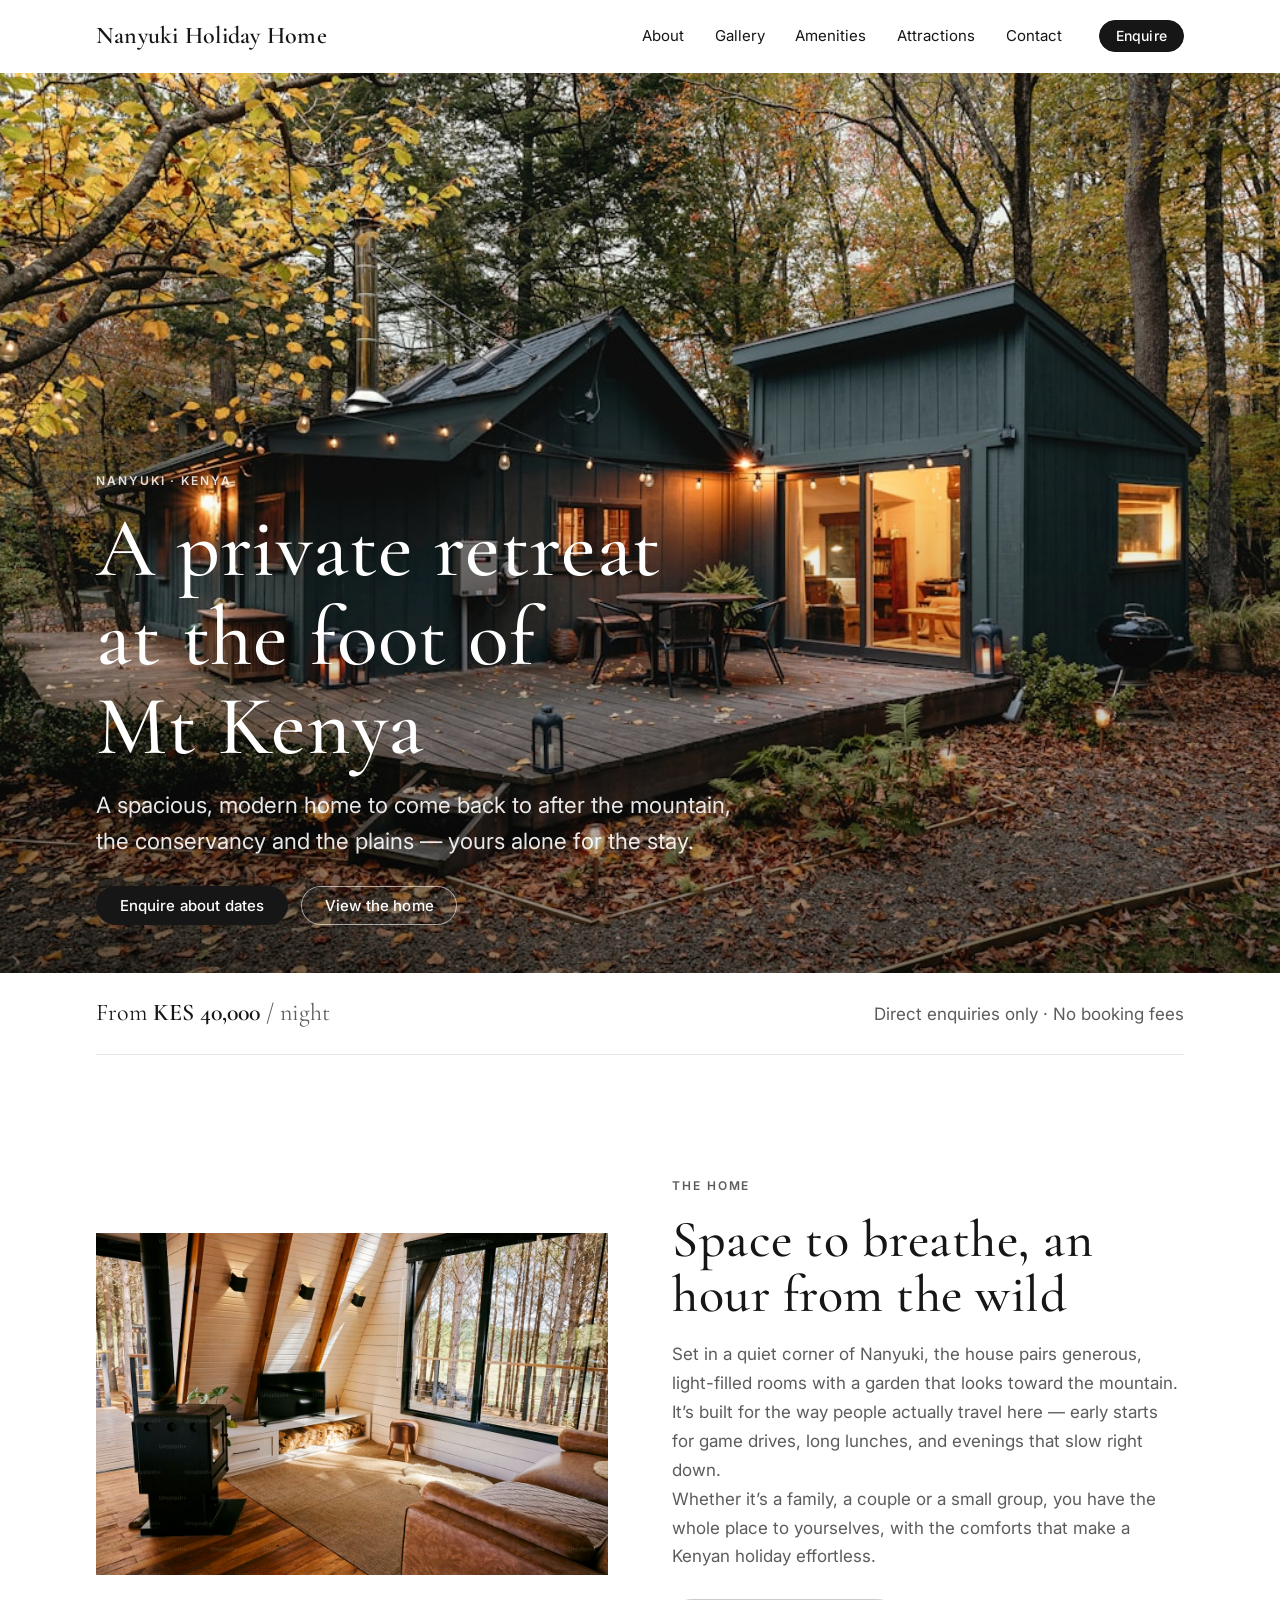
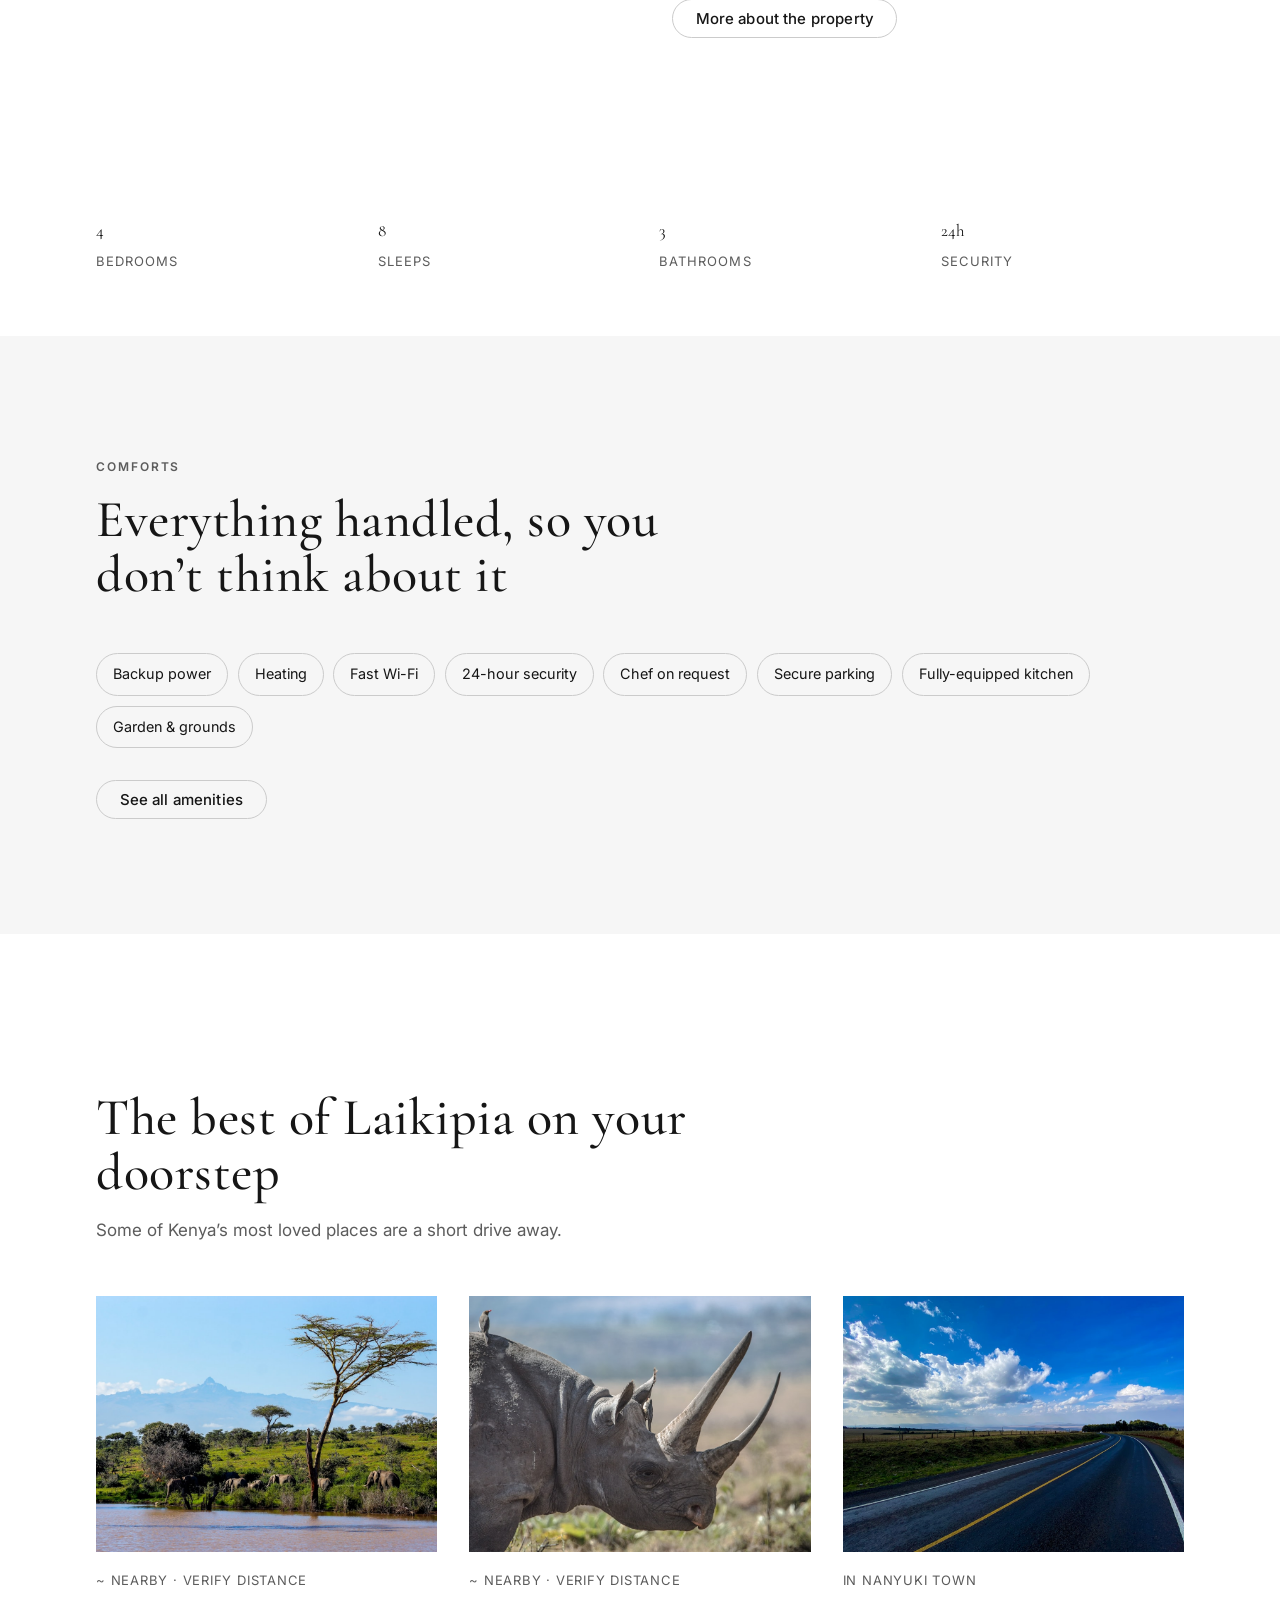
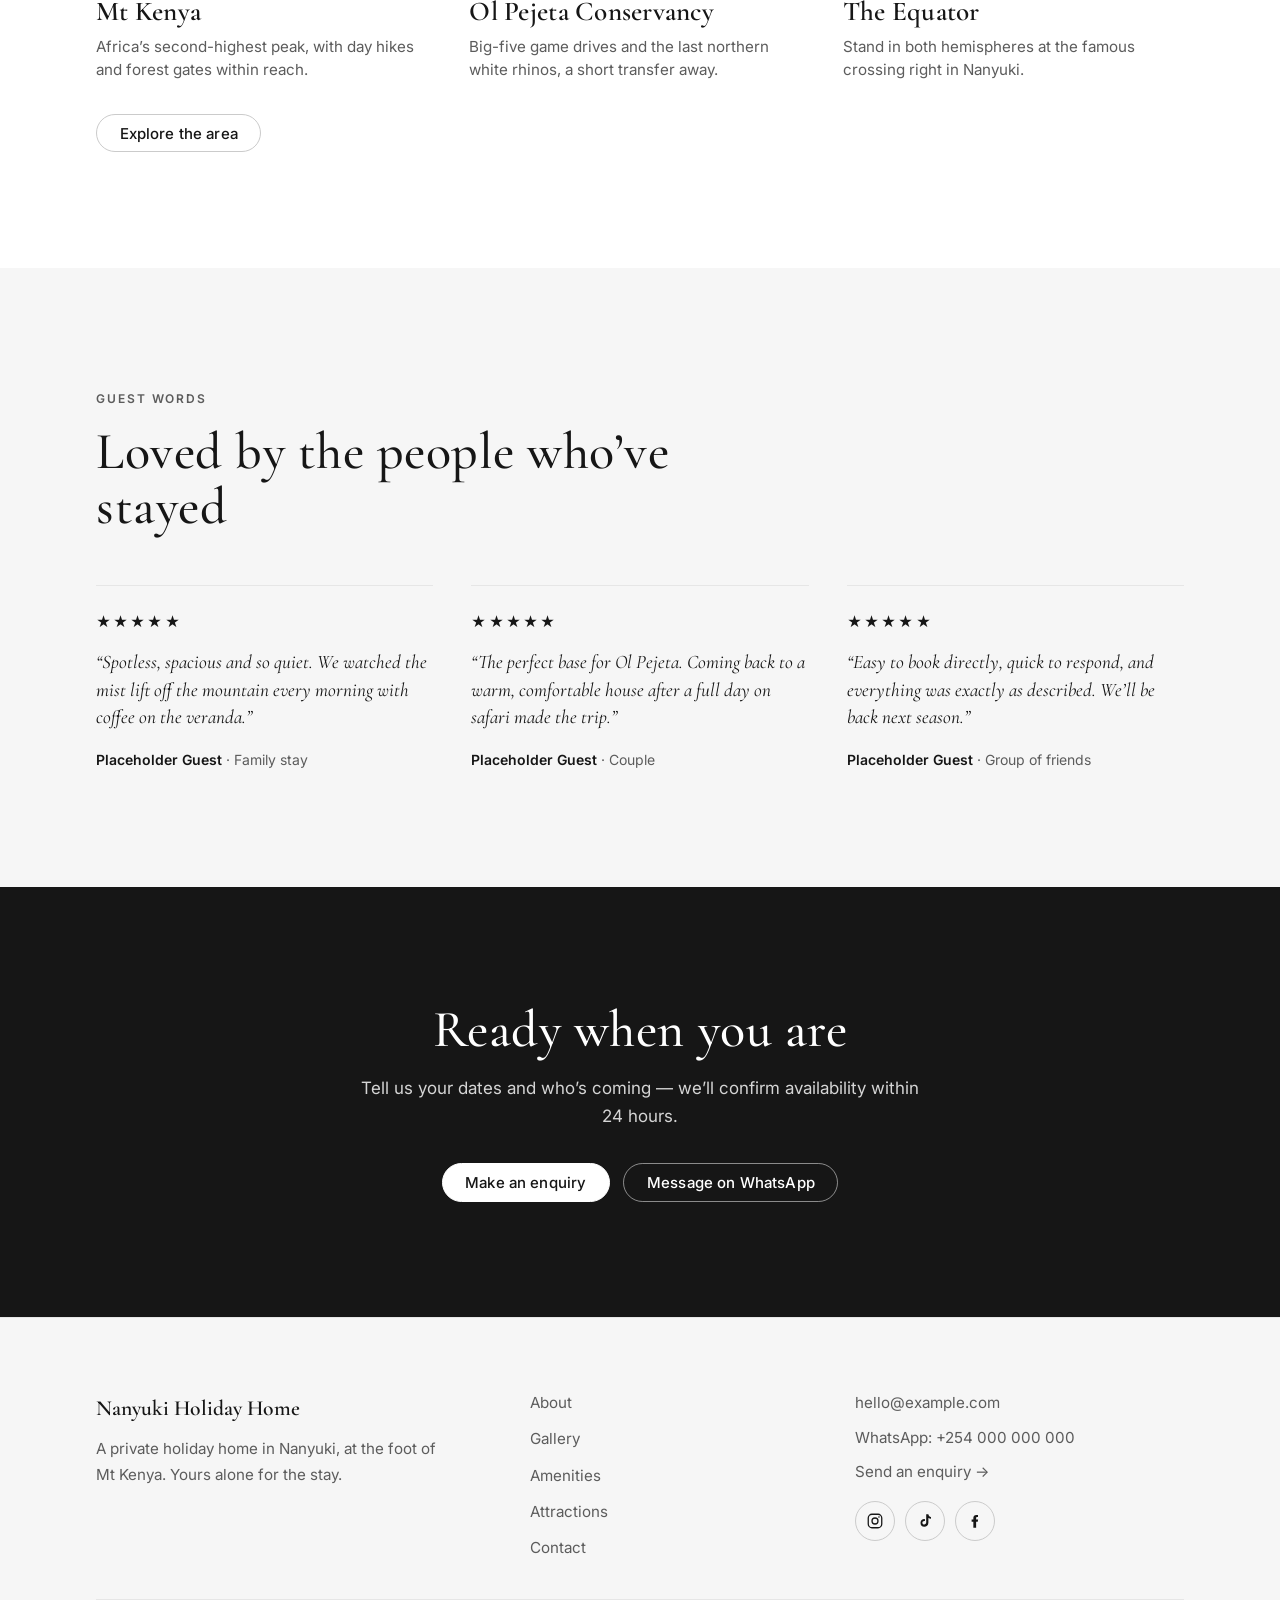
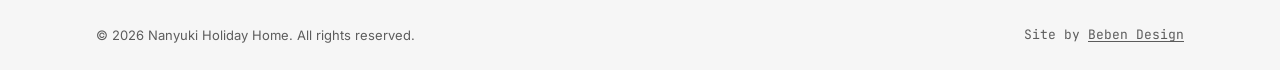
==== docs/index.html @ 2b05800f "Polish layout, fix mobile nav, add design credit, move site to docs/ - Standardize section width: .c" ====
<!doctype html>
<html lang="en">
<head>
  <meta charset="utf-8">
  <meta name="viewport" content="width=device-width, initial-scale=1">
  <title>Nanyuki Holiday Home — A private retreat at the foot of Mt Kenya</title>
  <meta name="description" content="A spacious private holiday home in Nanyuki, Kenya — minutes from Mt Kenya and Ol Pejeta. Enquire directly for stays. Backup power, fast internet, chef on request.">

  <!-- Swap REPLACE-WITH-DOMAIN for the live domain once it's set. og:image must be an absolute URL for WhatsApp / Facebook link previews. -->
  <link rel="canonical" href="https://REPLACE-WITH-DOMAIN/">
  <meta property="og:type" content="website">
  <meta property="og:site_name" content="Nanyuki Holiday Home">
  <meta property="og:title" content="Nanyuki Holiday Home — A private retreat at the foot of Mt Kenya">
  <meta property="og:description" content="A spacious private holiday home in Nanyuki, Kenya. Enquire directly for stays.">
  <meta property="og:url" content="https://REPLACE-WITH-DOMAIN/">
  <meta property="og:image" content="https://REPLACE-WITH-DOMAIN/assets/img/og-cover.jpg">
  <meta name="twitter:card" content="summary_large_image">

  <link rel="icon" href="assets/img/favicon.svg" type="image/svg+xml">
  <link rel="alternate icon" href="assets/img/favicon-32.png">
  <link rel="apple-touch-icon" href="assets/img/apple-touch-icon.png">
  <link rel="manifest" href="site.webmanifest">
  <meta name="theme-color" content="#ffffff">

  <link rel="preconnect" href="https://fonts.googleapis.com">
  <link rel="preconnect" href="https://fonts.gstatic.com" crossorigin>
  <link href="https://fonts.googleapis.com/css2?family=Cormorant+Garamond:ital,wght@0,400;0,500;0,600;1,500;1,600&family=Inter:wght@400;500;600&family=JetBrains+Mono:wght@400;500&display=swap" rel="stylesheet">
  <link rel="stylesheet" href="assets/css/styles.css">

  <!-- Structured data: helps Google Search + Maps. Replace phone/address once confirmed. -->
  <script type="application/ld+json">
  {
    "@context": "https://schema.org",
    "@type": "LodgingBusiness",
    "name": "Nanyuki Holiday Home",
    "description": "A private holiday home in Nanyuki, Kenya, at the foot of Mt Kenya.",
    "url": "https://REPLACE-WITH-DOMAIN/",
    "image": "https://REPLACE-WITH-DOMAIN/assets/img/og-cover.jpg",
    "telephone": "+254-000-000-000",
    "priceRange": "From KES 40,000 / night",
    "address": {
      "@type": "PostalAddress",
      "addressLocality": "Nanyuki",
      "addressRegion": "Laikipia",
      "addressCountry": "KE"
    },
    "geo": { "@type": "GeoCoordinates", "latitude": -0.0559771, "longitude": 37.0223397 },
    "amenityFeature": [
      { "@type": "LocationFeatureSpecification", "name": "Backup power", "value": true },
      { "@type": "LocationFeatureSpecification", "name": "Heating", "value": true },
      { "@type": "LocationFeatureSpecification", "name": "Fast internet", "value": true },
      { "@type": "LocationFeatureSpecification", "name": "24-hour security", "value": true },
      { "@type": "LocationFeatureSpecification", "name": "Chef on request", "value": true }
    ]
  }
  </script>
</head>
<body>
  <a class="skip-link" href="#main">Skip to content</a>

  <header class="site-header" id="siteHeader">
    <div class="container header-inner">
      <a class="brand" href="index.html">Nanyuki Holiday Home</a>
      <nav class="nav" id="primaryNav" aria-label="Primary">
        <a href="about.html">About</a>
        <a href="gallery.html">Gallery</a>
        <a href="amenities.html">Amenities</a>
        <a href="attractions.html">Attractions</a>
        <a href="contact.html">Contact</a>
        <a class="btn btn--primary btn--sm nav-cta" href="contact.html#enquire">Enquire</a>
      </nav>
      <button class="hamburger" id="navToggle" aria-label="Open menu" aria-expanded="false" aria-controls="primaryNav">
        <span></span><span></span><span></span>
      </button>
    </div>
  </header>

  <main id="main">

    <!-- HERO -->
    <section class="hero">
      <div class="hero-media">
        <img src="assets/img/exterior-dusk.jpg" alt="The exterior of Nanyuki Holiday Home at dusk">
        <div class="hero-copy">
          <div class="container">
            <span class="eyebrow">Nanyuki · Kenya</span>
            <h1>A private retreat at the foot of Mt&nbsp;Kenya</h1>
            <p class="lead">A spacious, modern home to come back to after the mountain, the conservancy and the plains — yours alone for the stay.</p>
            <div class="btn-row">
              <a class="btn btn--primary" href="contact.html#enquire">Enquire about dates</a>
              <a class="btn btn--ghost" href="gallery.html">View the home</a>
            </div>
          </div>
        </div>
      </div>
      <div class="container">
        <div class="rate-strip">
          <p class="rate">From <b>KES 40,000</b> <span class="muted">/ night</span></p>
          <p class="muted">Direct enquiries only · No booking fees</p>
        </div>
      </div>
    </section>

    <!-- INTRO / ABOUT TEASER -->
    <section class="section">
      <div class="container">
        <div class="split">
          <div class="split-media reveal">
            <img src="assets/img/tv place.avif" alt="The open-plan living area at Nanyuki Holiday Home">
          </div>
          <div class="split-copy">
            <span class="eyebrow reveal">The home</span>
            <h2 class="reveal">Space to breathe, an hour from the wild</h2>
            <p class="reveal muted">Set in a quiet corner of Nanyuki, the house pairs generous, light-filled rooms with a garden that looks toward the mountain. It’s built for the way people actually travel here — early starts for game drives, long lunches, and evenings that slow right down.</p>
            <p class="reveal muted">Whether it’s a family, a couple or a small group, you have the whole place to yourselves, with the comforts that make a Kenyan holiday effortless.</p>
            <div class="btn-row reveal">
              <a class="btn btn--ghost" href="about.html">More about the property</a>
            </div>
          </div>
        </div>
      </div>
    </section>

    <!-- FACTS -->
    <section class="section--tight">
      <div class="container">
        <div class="facts" data-stagger>
          <!-- Placeholder figures — confirm exact counts with the owner -->
          <div class="fact reveal"><div class="n">4</div><div class="k">Bedrooms</div></div>
          <div class="fact reveal"><div class="n">8</div><div class="k">Sleeps</div></div>
          <div class="fact reveal"><div class="n">3</div><div class="k">Bathrooms</div></div>
          <div class="fact reveal"><div class="n">24h</div><div class="k">Security</div></div>
        </div>
      </div>
    </section>

    <!-- AMENITIES TEASER -->
    <section class="section section--soft">
      <div class="container">
        <div class="section-head">
          <span class="eyebrow reveal">Comforts</span>
          <h2 class="reveal">Everything handled, so you don’t think about it</h2>
        </div>
        <div class="chips reveal" data-stagger>
          <span class="chip reveal">Backup power</span>
          <span class="chip reveal">Heating</span>
          <span class="chip reveal">Fast Wi-Fi</span>
          <span class="chip reveal">24-hour security</span>
          <span class="chip reveal">Chef on request</span>
          <span class="chip reveal">Secure parking</span>
          <span class="chip reveal">Fully-equipped kitchen</span>
          <span class="chip reveal">Garden &amp; grounds</span>
        </div>
        <div class="btn-row reveal" style="margin-top:2rem;">
          <a class="btn btn--ghost" href="amenities.html">See all amenities</a>
        </div>
      </div>
    </section>

    <!-- ATTRACTIONS TEASER -->
    <section class="section">
      <div class="container">
        <div class="section-head">
          <span class="eyebrow reveal">Nearby</span>
          <h2 class="reveal">The best of Laikipia on your doorstep</h2>
          <p class="reveal muted">Some of Kenya’s most loved places are a short drive away.</p>
        </div>
        <div class="card-grid" data-stagger>
          <article class="card reveal">
            <div class="card-media"><img src="assets/img/attr-mtkenya.jpg" alt="Mt Kenya"></div>
            <div class="card-body">
              <p class="meta">~ Nearby · verify distance</p>
              <h3>Mt Kenya</h3>
              <p>Africa’s second-highest peak, with day hikes and forest gates within reach.</p>
            </div>
          </article>
          <article class="card reveal">
            <div class="card-media"><img src="assets/img/attr-olpejeta.jpg" alt="Ol Pejeta Conservancy"></div>
            <div class="card-body">
              <p class="meta">~ Nearby · verify distance</p>
              <h3>Ol Pejeta Conservancy</h3>
              <p>Big-five game drives and the last northern white rhinos, a short transfer away.</p>
            </div>
          </article>
          <article class="card reveal">
            <div class="card-media"><img src="assets/img/attr-equator.jpg" alt="The Equator crossing at Nanyuki"></div>
            <div class="card-body">
              <p class="meta">In Nanyuki town</p>
              <h3>The Equator</h3>
              <p>Stand in both hemispheres at the famous crossing right in Nanyuki.</p>
            </div>
          </article>
        </div>
        <div class="btn-row reveal" style="margin-top:2rem;">
          <a class="btn btn--ghost" href="attractions.html">Explore the area</a>
        </div>
      </div>
    </section>

    <!-- REVIEWS -->
    <section class="section section--soft">
      <div class="container">
        <div class="section-head">
          <span class="eyebrow reveal">Guest words</span>
          <h2 class="reveal">Loved by the people who’ve stayed</h2>
        </div>
        <!-- Placeholder testimonials — replace with real, attributed guest reviews from Airbnb -->
        <div class="reviews" data-stagger>
          <blockquote class="review reveal">
            <div class="stars" aria-label="5 out of 5 stars">★★★★★</div>
            <p>“Spotless, spacious and so quiet. We watched the mist lift off the mountain every morning with coffee on the veranda.”</p>
            <div class="who"><b>Placeholder Guest</b> · Family stay</div>
          </blockquote>
          <blockquote class="review reveal">
            <div class="stars" aria-label="5 out of 5 stars">★★★★★</div>
            <p>“The perfect base for Ol Pejeta. Coming back to a warm, comfortable house after a full day on safari made the trip.”</p>
            <div class="who"><b>Placeholder Guest</b> · Couple</div>
          </blockquote>
          <blockquote class="review reveal">
            <div class="stars" aria-label="5 out of 5 stars">★★★★★</div>
            <p>“Easy to book directly, quick to respond, and everything was exactly as described. We’ll be back next season.”</p>
            <div class="who"><b>Placeholder Guest</b> · Group of friends</div>
          </blockquote>
        </div>
      </div>
    </section>

    <!-- CTA BAND -->
    <section class="section cta-band">
      <div class="container">
        <h2 class="reveal">Ready when you are</h2>
        <p class="reveal">Tell us your dates and who’s coming — we’ll confirm availability within 24 hours.</p>
        <div class="btn-row reveal">
          <a class="btn btn--primary" href="contact.html#enquire">Make an enquiry</a>
          <!-- Replace 000000000000 with the WhatsApp number in full international format, no + or spaces -->
          <a class="btn btn--ghost" href="https://wa.me/000000000000?text=Hi%2C%20I%27d%20like%20to%20enquire%20about%20a%20stay%20at%20Nanyuki%20Holiday%20Home" target="_blank" rel="noopener">Message on WhatsApp</a>
        </div>
      </div>
    </section>

  </main>

  <footer class="site-footer">
    <div class="container footer-grid">
      <div class="footer-brand">
        <p class="footer-logo">Nanyuki Holiday Home</p>
        <p class="muted">A private holiday home in Nanyuki, at the foot of Mt Kenya. Yours alone for the stay.</p>
      </div>
      <nav class="footer-nav" aria-label="Footer">
        <a href="about.html">About</a>
        <a href="gallery.html">Gallery</a>
        <a href="amenities.html">Amenities</a>
        <a href="attractions.html">Attractions</a>
        <a href="contact.html">Contact</a>
      </nav>
      <div class="footer-contact">
        <!-- Placeholders -->
        <a href="mailto:hello@example.com">hello@example.com</a>
        <a href="https://wa.me/000000000000" target="_blank" rel="noopener">WhatsApp: +254 000 000 000</a>
        <a href="contact.html#enquire">Send an enquiry →</a>
        <div class="socials">
          <a href="#" aria-label="Instagram" target="_blank" rel="noopener">
            <svg viewBox="0 0 24 24" fill="none" stroke="currentColor" stroke-width="1.7"><rect x="3" y="3" width="18" height="18" rx="5"/><circle cx="12" cy="12" r="4"/><circle cx="17.3" cy="6.7" r="1.1" fill="currentColor" stroke="none"/></svg>
          </a>
          <a href="#" aria-label="TikTok" target="_blank" rel="noopener">
            <svg viewBox="0 0 24 24" fill="currentColor"><path d="M16.5 3c.3 1.9 1.4 3.4 3.5 3.6v2.4c-1.2 0-2.4-.4-3.5-1.1v6.3c0 3.2-2.6 5.3-5.4 5.3A5.3 5.3 0 0 1 6 14.2c.1-2.7 2.3-4.8 5-4.8.3 0 .6 0 .9.1v2.6c-.3-.1-.6-.2-.9-.2-1.4 0-2.5 1-2.5 2.4 0 1.4 1.1 2.4 2.5 2.4 1.5 0 2.6-1.1 2.6-2.9V3h2.9z"/></svg>
          </a>
          <a href="#" aria-label="Facebook" target="_blank" rel="noopener">
            <svg viewBox="0 0 24 24" fill="currentColor"><path d="M13.5 21v-8h2.2l.4-3H13.5V8.1c0-.9.3-1.5 1.6-1.5H16V4a20 20 0 0 0-2.3-.1c-2.3 0-3.9 1.4-3.9 4v2H7.5v3h2.3v8h3.7z"/></svg>
          </a>
        </div>
      </div>
    </div>
    <div class="container footer-base">
      <p>© <span id="year">2026</span> Nanyuki Holiday Home. All rights reserved.</p>
      <p class="credit">Site by <a href="https://beben.design" target="_blank" rel="noopener">Beben Design</a></p>
    </div>
  </footer>

  <script src="assets/js/main.js" defer></script>
</body>
</html>
---- docs/assets/css/styles.css ----
/* =========================================================================
   Nanyuki Holiday Home — styles.css
   Minimalist editorial system. White bg, black ink, grey secondary.
   Display: Cormorant Garamond · Body/UI: Inter.
   ========================================================================= */

/* ---- Design tokens ---------------------------------------------------- */
:root {
  --bg:          #ffffff;
  --bg-soft:     #f6f6f6;   /* footer, form fields, subtle blocks */
  --ink:         #161616;   /* near-black, reads as black         */
  --ink-hover:   #000000;
  --muted:       #5c5c5c;   /* secondary text — AA safe on white  */
  --line:        #e6e6e6;   /* hairline dividers                  */
  --line-strong: #cbcbcb;   /* pill / input borders               */

  --font-display: "Cormorant Garamond", Georgia, "Times New Roman", serif;
  --font-body:    "Inter", -apple-system, BlinkMacSystemFont, "Segoe UI", Roboto, sans-serif;
  --font-mono:    "JetBrains Mono", ui-monospace, "Cascadia Mono", Consolas, monospace;

  --container-w: 85vw;
  --pad: clamp(1.25rem, 5vw, 3.5rem);
  --section-y: clamp(4rem, 9vw, 7.5rem);
  --gap: clamp(1.5rem, 3vw, 2.5rem);

  --radius-pill: 999px;
  --radius-sm: 8px;

  --header-h: 72px;

  --ease: cubic-bezier(0.22, 1, 0.36, 1);
}

/* ---- Reset / base ----------------------------------------------------- */
*, *::before, *::after { box-sizing: border-box; }
* { margin: 0; }

html {
  scroll-behavior: smooth;
  scroll-padding-top: calc(var(--header-h) + 12px);
  -webkit-text-size-adjust: 100%;
}

body {
  font-family: var(--font-body);
  font-size: clamp(1rem, 0.97rem + 0.15vw, 1.0625rem);
  line-height: 1.7;
  color: var(--ink);
  background: var(--bg);
  -webkit-font-smoothing: antialiased;
  text-rendering: optimizeLegibility;
}

img, svg, iframe { display: block; max-width: 100%; }
img { height: auto; }
a { color: inherit; text-decoration: none; }
button { font: inherit; cursor: pointer; }

/* ---- Typography ------------------------------------------------------- */
h1, h2, h3, .display {
  font-family: var(--font-display);
  font-weight: 500;
  line-height: 1.06;
  letter-spacing: 0.01em;
  color: var(--ink);
}
h1 { font-size: clamp(2.75rem, 1.6rem + 5.6vw, 5.25rem); }
h2 { font-size: clamp(2rem, 1.35rem + 2.9vw, 3.25rem); }
h3 { font-size: clamp(1.35rem, 1.15rem + 0.9vw, 1.7rem); font-weight: 600; }

p { color: var(--ink); }
p.lead {
  font-size: clamp(1.1rem, 1.02rem + 0.5vw, 1.4rem);
  color: var(--muted);
  line-height: 1.6;
  max-width: 60ch;
}
.muted { color: var(--muted); }

.eyebrow {
  font-family: var(--font-body);
  font-size: 0.75rem;
  font-weight: 600;
  letter-spacing: 0.16em;
  text-transform: uppercase;
  color: var(--muted);
  display: inline-block;
}

.quote {
  font-family: var(--font-display);
  font-style: italic;
  font-weight: 500;
  font-size: clamp(1.5rem, 1.2rem + 1.4vw, 2.25rem);
  line-height: 1.35;
  color: var(--ink);
}

/* ---- Layout primitives ------------------------------------------------ */
.container { width: var(--container-w); margin-inline: auto; }

.section { padding-block: var(--section-y); }
.section--soft { background: var(--bg-soft); }
.section--tight { padding-block: clamp(2.5rem, 5vw, 4rem); }

.section-head { max-width: 62ch; margin-bottom: clamp(2rem, 4vw, 3.25rem); }
.section-head .eyebrow { margin-bottom: 0.9rem; }
.section-head h2 + p { margin-top: 1rem; }

.divider { height: 1px; background: var(--line); border: 0; }

.stack > * + * { margin-top: 1.1rem; }

/* ---- Buttons (pill, thin border) ------------------------------------- */
.btn {
  --btn-bg: transparent;
  --btn-fg: var(--ink);
  --btn-bd: var(--line-strong);
  display: inline-flex;
  align-items: center;
  justify-content: center;
  gap: 0.5em;
  padding: 0.72em 1.5em;
  font-family: var(--font-body);
  font-size: 0.9375rem;
  font-weight: 500;
  line-height: 1;
  letter-spacing: 0.01em;
  color: var(--btn-fg);
  background: var(--btn-bg);
  border: 1px solid var(--btn-bd);
  border-radius: var(--radius-pill);
  transition: background .3s var(--ease), color .3s var(--ease),
              border-color .3s var(--ease), transform .3s var(--ease);
  white-space: nowrap;
}
.btn:hover { transform: translateY(-1px); }
.btn--primary { --btn-bg: var(--ink); --btn-fg: #fff; --btn-bd: var(--ink); }
.btn--primary:hover { --btn-bg: var(--ink-hover); --btn-bd: var(--ink-hover); }
.btn--ghost:hover { --btn-bg: var(--ink); --btn-fg: #fff; --btn-bd: var(--ink); }
.btn--wa { --btn-bd: var(--line-strong); }
.btn--wa:hover { --btn-bg: var(--ink); --btn-fg: #fff; --btn-bd: var(--ink); }
.btn--sm { padding: 0.55em 1.15em; font-size: 0.875rem; }

.btn-row { display: flex; flex-wrap: wrap; gap: 0.85rem; align-items: center; }

/* focus visibility (a11y floor) */
:where(a, button, input, select, textarea, summary):focus-visible {
  outline: 2px solid var(--ink);
  outline-offset: 3px;
  border-radius: 4px;
}

.skip-link {
  position: absolute; left: 12px; top: -60px;
  background: var(--ink); color: #fff;
  padding: 0.6rem 1rem; border-radius: var(--radius-sm);
  z-index: 200; transition: top .2s ease;
}
.skip-link:focus { top: 12px; }

/* ---- Header ----------------------------------------------------------- */
.site-header {
  position: sticky; top: 0; z-index: 100;
  border-bottom: 1px solid transparent;
  transition: border-color .3s ease, box-shadow .3s ease;
}
/* Frosted-glass layer lives on a pseudo-element: backdrop-filter on the
   header itself would become the containing block for the fixed-position
   mobile nav overlay, trapping it inside the header bar. */
.site-header::before {
  content: ""; position: absolute; inset: 0; z-index: -1;
  background: rgba(255,255,255,0.86);
  backdrop-filter: saturate(150%) blur(8px);
}
.site-header.is-scrolled {
  border-bottom-color: var(--line);
  box-shadow: 0 1px 20px rgba(0,0,0,0.03);
}
.header-inner {
  display: flex; align-items: center; justify-content: space-between;
  min-height: var(--header-h);
}
.brand {
  font-family: var(--font-display);
  font-size: 1.5rem;
  font-weight: 600;
  letter-spacing: 0.01em;
  color: var(--ink);
  white-space: nowrap;
}
.nav { display: flex; align-items: center; gap: clamp(1rem, 2.4vw, 2.2rem); }
.nav > a:not(.btn) {
  font-size: 0.9375rem;
  color: var(--ink);
  padding: 0.35rem 0;
  position: relative;
  transition: color .2s ease;
}
.nav > a:not(.btn)::after {
  content: ""; position: absolute; left: 0; right: 100%; bottom: -2px;
  height: 1px; background: var(--ink); transition: right .28s var(--ease);
}
.nav > a:not(.btn):hover::after,
.nav > a[aria-current="page"]::after { right: 0; }
.nav > a[aria-current="page"] { color: var(--ink); }
.nav .nav-cta { margin-left: 0.4rem; }

/* Hamburger */
.hamburger {
  display: none;
  width: 44px; height: 44px;
  border: 0; background: transparent;
  padding: 10px; position: relative; z-index: 120;
}
.hamburger span {
  display: block; height: 1.5px; width: 100%; background: var(--ink);
  border-radius: 2px; transition: transform .32s var(--ease), opacity .2s ease;
}
.hamburger span + span { margin-top: 6px; }
.hamburger[aria-expanded="true"] span:nth-child(1) { transform: translateY(7.5px) rotate(45deg); }
.hamburger[aria-expanded="true"] span:nth-child(2) { opacity: 0; }
.hamburger[aria-expanded="true"] span:nth-child(3) { transform: translateY(-7.5px) rotate(-45deg); }

/* ---- Hero ------------------------------------------------------------- */
.hero { position: relative; }
.hero-media {
  position: relative;
  width: 100vw;
  height: 100vh;
  height: 100svh;
  overflow: hidden;
  background: var(--bg-soft);
}
.hero-media img { width: 100%; height: 100%; object-fit: cover; }
.hero-media::after {
  content: ""; position: absolute; inset: 0;
  background: linear-gradient(180deg, rgba(0,0,0,0) 45%, rgba(0,0,0,0.42) 100%);
}
.hero-copy {
  position: absolute; inset-inline: 0; bottom: 0; z-index: 2;
  padding-block: clamp(1.75rem, 4vw, 3rem);
  color: #fff;
}
.hero-copy .eyebrow { color: rgba(255,255,255,0.85); }
.hero-copy h1 { color: #fff; max-width: 16ch; margin-top: 0.6rem; }
.hero-copy .lead { color: rgba(255,255,255,0.9); margin-top: 1rem; max-width: 46ch; }
.hero-copy .btn-row { margin-top: 1.75rem; }
.hero-copy .btn--ghost { --btn-fg: #fff; --btn-bd: rgba(255,255,255,0.6); }
.hero-copy .btn--ghost:hover { --btn-bg: #fff; --btn-fg: var(--ink); --btn-bd: #fff; }

/* rate ribbon under hero */
.rate-strip {
  display: flex; flex-wrap: wrap; gap: 0.5rem 2rem;
  align-items: baseline; justify-content: space-between;
  padding-block: 1.25rem;
  border-bottom: 1px solid var(--line);
}
.rate-strip .rate { font-family: var(--font-display); font-size: 1.5rem; color: var(--ink); }
.rate-strip .rate b { font-weight: 600; }

/* ---- Split (image + text) -------------------------------------------- */
.split {
  display: grid; grid-template-columns: 1fr 1fr; gap: clamp(2rem, 5vw, 4.5rem);
  align-items: center;
}
.split--reverse .split-media { order: 2; }
.split-media img { width: 100%; object-fit: cover; }
.split-copy .eyebrow { margin-bottom: 1rem; }
.split-copy h2 + p { margin-top: 1.1rem; }
.split-copy .btn-row { margin-top: 1.75rem; }

/* ---- Feature / stat row ---------------------------------------------- */
.facts { display: grid; grid-template-columns: repeat(4, 1fr); gap: var(--gap); }
.fact .n { font-family: var(--font-display); font-size: clamp(2rem,1.4rem+2vw,2.9rem); color: var(--ink); }
.fact .k { font-size: 0.8125rem; letter-spacing: 0.08em; text-transform: uppercase; color: var(--muted); margin-top: 0.25rem; }

/* ---- Amenities grid --------------------------------------------------- */
.amenity-grid { display: grid; grid-template-columns: repeat(3, 1fr); gap: 1px; background: var(--line); border: 1px solid var(--line); }
.amenity {
  background: var(--bg); padding: clamp(1.5rem, 3vw, 2.25rem);
  display: flex; flex-direction: column; gap: 0.6rem;
}
.amenity .ico { width: 26px; height: 26px; color: var(--ink); }
.amenity .ico svg { width: 100%; height: 100%; }
.amenity h3 { font-family: var(--font-body); font-size: 1.0625rem; font-weight: 600; }
.amenity p { font-size: 0.9375rem; color: var(--muted); line-height: 1.55; }

/* compact amenity chips (home teaser) */
.chips { display: flex; flex-wrap: wrap; gap: 0.6rem; }
.chip {
  display: inline-flex; align-items: center; gap: 0.5rem;
  padding: 0.5rem 1rem; border: 1px solid var(--line-strong);
  border-radius: var(--radius-pill); font-size: 0.9rem; color: var(--ink);
}
.chip svg { width: 16px; height: 16px; }

/* ---- Gallery ---------------------------------------------------------- */
.gallery {
  columns: 3; column-gap: 14px;
}
.gallery figure { break-inside: avoid; margin-bottom: 14px; }
.gallery button.tile {
  display: block; width: 100%; padding: 0; border: 0; background: none;
  overflow: hidden; position: relative;
}
.gallery img { width: 100%; transition: transform .6s var(--ease), filter .3s ease; }
.gallery button.tile::after {
  content: ""; position: absolute; inset: 0; background: rgba(0,0,0,0);
  transition: background .3s ease;
}
.gallery button.tile:hover img { transform: scale(1.04); }
.gallery button.tile:hover::after { background: rgba(0,0,0,0.06); }

/* Lightbox */
.lightbox {
  position: fixed; inset: 0; z-index: 300;
  background: rgba(20,20,20,0.94);
  display: none; align-items: center; justify-content: center;
  padding: clamp(1rem, 4vw, 3rem);
}
.lightbox.is-open { display: flex; }
.lightbox img { max-width: min(92vw, 1100px); max-height: 86vh; width: auto; object-fit: contain; }
.lightbox-cap { position: absolute; bottom: 1.25rem; left: 0; right: 0; text-align: center;
  color: rgba(255,255,255,0.8); font-size: 0.875rem; letter-spacing: 0.04em; }
.lb-btn {
  position: absolute; top: 50%; transform: translateY(-50%);
  width: 52px; height: 52px; border-radius: var(--radius-pill);
  border: 1px solid rgba(255,255,255,0.4); background: rgba(0,0,0,0.2);
  color: #fff; font-size: 1.5rem; line-height: 1; display: grid; place-items: center;
  transition: background .2s ease, border-color .2s ease;
}
.lb-btn:hover { background: rgba(255,255,255,0.14); border-color: #fff; }
.lb-prev { left: clamp(0.75rem, 3vw, 2rem); }
.lb-next { right: clamp(0.75rem, 3vw, 2rem); }
.lb-close { top: clamp(0.75rem, 3vw, 1.75rem); right: clamp(0.75rem, 3vw, 1.75rem);
  transform: none; width: 46px; height: 46px; font-size: 1.25rem; }

/* ---- Cards (attractions) --------------------------------------------- */
.card-grid { display: grid; grid-template-columns: repeat(3, 1fr); gap: clamp(1.25rem, 2.5vw, 2rem); }
.card { display: flex; flex-direction: column; }
.card-media { overflow: hidden; background: var(--bg-soft); }
.card-media img { width: 100%; aspect-ratio: 4/3; object-fit: cover; transition: transform .6s var(--ease); }
.card:hover .card-media img { transform: scale(1.04); }
.card-body { padding-top: 1.1rem; }
.card .meta { font-size: 0.8125rem; letter-spacing: 0.06em; text-transform: uppercase; color: var(--muted); }
.card h3 { margin-top: 0.5rem; margin-bottom: 0.5rem; }
.card p { font-size: 0.95rem; color: var(--muted); line-height: 1.55; }

/* ---- Reviews ---------------------------------------------------------- */
.reviews { display: grid; grid-template-columns: repeat(3, 1fr); gap: clamp(1.5rem, 3vw, 2.5rem); }
.review { border-top: 1px solid var(--line); padding-top: 1.5rem; }
.review .stars { color: var(--ink); letter-spacing: 0.15em; font-size: 0.9rem; }
.review p { font-family: var(--font-display); font-style: italic; font-size: 1.2rem; line-height: 1.45; margin-top: 0.9rem; color: var(--ink); }
.review .who { margin-top: 1rem; font-size: 0.875rem; color: var(--muted); }
.review .who b { color: var(--ink); font-weight: 600; font-style: normal; }

/* ---- Steps (how to book) --------------------------------------------- */
.steps { display: grid; grid-template-columns: repeat(3, 1fr); gap: clamp(1.5rem, 3vw, 2.5rem); counter-reset: step; }
.step { border-top: 2px solid var(--ink); padding-top: 1.1rem; }
.step .num { font-family: var(--font-display); font-size: 2rem; color: var(--ink); }
.step h3 { font-family: var(--font-body); font-size: 1.0625rem; font-weight: 600; margin: 0.4rem 0 0.5rem; }
.step p { font-size: 0.95rem; color: var(--muted); }

/* ---- Contact / form --------------------------------------------------- */
.contact-grid { display: grid; grid-template-columns: 1.1fr 0.9fr; gap: clamp(2rem, 5vw, 4rem); align-items: start; }

.form { display: grid; gap: 1.1rem; }
.field { display: grid; gap: 0.4rem; }
.field label { font-size: 0.8125rem; letter-spacing: 0.06em; text-transform: uppercase; color: var(--muted); }
.field .req { color: var(--ink); }
.row-2 { display: grid; grid-template-columns: 1fr 1fr; gap: 1.1rem; }
input, select, textarea {
  font: inherit; font-size: 0.9875rem; color: var(--ink);
  background: var(--bg); border: 1px solid var(--line-strong);
  border-radius: var(--radius-sm); padding: 0.75rem 0.9rem; width: 100%;
  transition: border-color .2s ease, box-shadow .2s ease;
}
textarea { resize: vertical; min-height: 130px; line-height: 1.6; }
input::placeholder, textarea::placeholder { color: #9a9a9a; }
input:focus, select:focus, textarea:focus {
  outline: none; border-color: var(--ink); box-shadow: 0 0 0 3px rgba(22,22,22,0.08);
}
.form .btn { justify-self: start; margin-top: 0.3rem; }
.form-note { font-size: 0.8125rem; color: var(--muted); }
.hp { position: absolute; left: -9999px; opacity: 0; }

.form-status { font-size: 0.95rem; padding: 0.9rem 1.1rem; border-radius: var(--radius-sm); display: none; }
.form-status.show { display: block; }
.form-status.ok { background: #f1f5f1; color: #1f4d2b; border: 1px solid #cfe0d2; }
.form-status.err { background: #f8f1f1; color: #7a2a2a; border: 1px solid #e6cccc; }

.contact-aside .info-item { padding-block: 1.1rem; border-bottom: 1px solid var(--line); }
.contact-aside .info-item:first-child { border-top: 1px solid var(--line); }
.contact-aside .info-item .k { font-size: 0.75rem; letter-spacing: 0.1em; text-transform: uppercase; color: var(--muted); }
.contact-aside .info-item a, .contact-aside .info-item p { display: block; margin-top: 0.3rem; font-size: 1.0625rem; color: var(--ink); }
.contact-aside .info-item a:hover { text-decoration: underline; text-underline-offset: 3px; }

.map-embed { margin-top: clamp(2rem,4vw,3rem); border: 1px solid var(--line); }
.map-embed iframe { width: 100%; height: 420px; border: 0; }

/* ---- FAQ (native details) -------------------------------------------- */
.faq { max-width: 760px; }
.faq details { border-bottom: 1px solid var(--line); }
.faq summary {
  list-style: none; cursor: pointer; padding: 1.15rem 2.5rem 1.15rem 0;
  position: relative; font-size: 1.0625rem; font-weight: 500; color: var(--ink);
}
.faq summary::-webkit-details-marker { display: none; }
.faq summary::after {
  content: "+"; position: absolute; right: 0.25rem; top: 50%; transform: translateY(-50%);
  font-family: var(--font-display); font-size: 1.6rem; color: var(--muted); transition: transform .25s ease;
}
.faq details[open] summary::after { content: "\2212"; }
.faq details p { color: var(--muted); padding: 0 2.5rem 1.35rem 0; line-height: 1.65; margin-top: -0.25rem; }

/* ---- CTA band --------------------------------------------------------- */
.cta-band { background: var(--ink); color: #fff; text-align: center; }
.cta-band h2 { color: #fff; }
.cta-band p { color: rgba(255,255,255,0.82); max-width: 52ch; margin: 1rem auto 0; }
.cta-band .btn-row { justify-content: center; margin-top: 2rem; }
.cta-band .btn--primary { --btn-bg:#fff; --btn-fg: var(--ink); --btn-bd:#fff; }
.cta-band .btn--primary:hover { --btn-bg:#f0f0f0; --btn-bd:#f0f0f0; }
.cta-band .btn--ghost { --btn-fg:#fff; --btn-bd: rgba(255,255,255,0.5); }
.cta-band .btn--ghost:hover { --btn-bg:#fff; --btn-fg: var(--ink); --btn-bd:#fff; }

/* ---- Footer ----------------------------------------------------------- */
.site-footer { background: var(--bg-soft); border-top: 1px solid var(--line); }
.footer-grid {
  display: grid; grid-template-columns: 1.4fr 1fr 1.2fr; gap: clamp(2rem, 4vw, 3.5rem);
  padding-block: clamp(3rem, 6vw, 4.5rem) clamp(2rem, 3vw, 2.5rem);
}
.footer-logo { font-family: var(--font-display); font-size: 1.35rem; font-weight: 600; color: var(--ink); }
.footer-brand p.muted { margin-top: 0.6rem; max-width: 34ch; font-size: 0.95rem; }
.footer-nav { display: flex; flex-direction: column; gap: 0.65rem; }
.footer-nav a { font-size: 0.95rem; color: var(--muted); width: fit-content; }
.footer-nav a:hover { color: var(--ink); }
.footer-contact a { display: block; font-size: 0.95rem; color: var(--muted); margin-bottom: 0.55rem; }
.footer-contact a:hover { color: var(--ink); }
.socials { display: flex; gap: 0.6rem; margin-top: 1rem; }
.socials a {
  width: 40px; height: 40px; border: 1px solid var(--line-strong); border-radius: var(--radius-pill);
  display: grid; place-items: center; color: var(--ink);
  transition: background .25s var(--ease), color .25s var(--ease), border-color .25s var(--ease);
}
.socials a:hover { background: var(--ink); color: #fff; border-color: var(--ink); }
.socials svg { width: 18px; height: 18px; }
.footer-base {
  display: flex; flex-wrap: wrap; gap: 0.75rem 1.5rem; justify-content: space-between;
  padding-block: 1.5rem; border-top: 1px solid var(--line);
}
.footer-base p { font-size: 0.8125rem; color: var(--muted); }
.footer-base a { color: var(--muted); text-decoration: underline; text-underline-offset: 2px; }
.footer-base .credit, .footer-base .credit a { font-family: var(--font-mono); }

/* ---- Scroll reveal ---------------------------------------------------- */
.reveal { opacity: 0; transform: translateY(18px); transition: opacity .8s var(--ease), transform .8s var(--ease); }
.reveal.is-visible { opacity: 1; transform: none; }

/* ---- Responsive ------------------------------------------------------- */
@media (max-width: 1000px) {
  .facts { grid-template-columns: repeat(2, 1fr); row-gap: clamp(1.5rem,4vw,2.5rem); }
  .amenity-grid, .card-grid, .reviews, .steps { grid-template-columns: repeat(2, 1fr); }
  .gallery { columns: 2; }
}

@media (max-width: 860px) {
  :root { --header-h: 64px; --container-w: 95vw; }

  .hamburger { display: block; }

  /* nav becomes an overlay panel */
  .nav {
    position: fixed; inset: 0; z-index: 110;
    flex-direction: column; align-items: flex-start; justify-content: center;
    gap: 0.4rem;
    padding: 6rem var(--pad) 3rem;
    background: var(--bg);
    transform: translateX(100%);
    transition: transform .38s var(--ease);
    overflow-y: auto;
  }
  body.nav-open .nav { transform: translateX(0); }
  body.nav-open { overflow: hidden; }
  .nav > a:not(.btn) { font-family: var(--font-display); font-size: 2rem; padding: 0.4rem 0; }
  .nav > a:not(.btn)::after { display: none; }
  .nav .nav-cta { margin-left: 0; margin-top: 1rem; font-size: 0.95rem; }
  .nav .btn { padding: 0.8em 1.7em; }

  .split { grid-template-columns: 1fr; gap: clamp(1.5rem,5vw,2.5rem); }
  .split--reverse .split-media { order: 0; }
  .contact-grid { grid-template-columns: 1fr; }
  .map-embed iframe { height: 340px; }
}

@media (max-width: 560px) {
  .facts, .amenity-grid, .card-grid, .reviews, .steps { grid-template-columns: 1fr; }
  .gallery { columns: 1; }
  .row-2 { grid-template-columns: 1fr; }
  .footer-grid { grid-template-columns: 1fr; }
  .rate-strip { gap: 0.5rem; }
  .btn-row .btn { flex: 1 1 auto; }
}

/* ---- Reduced motion --------------------------------------------------- */
@media (prefers-reduced-motion: reduce) {
  html { scroll-behavior: auto; }
  .reveal { opacity: 1; transform: none; transition: none; }
  *, *::before, *::after { animation-duration: 0.001ms !important; transition-duration: 0.001ms !important; }
}
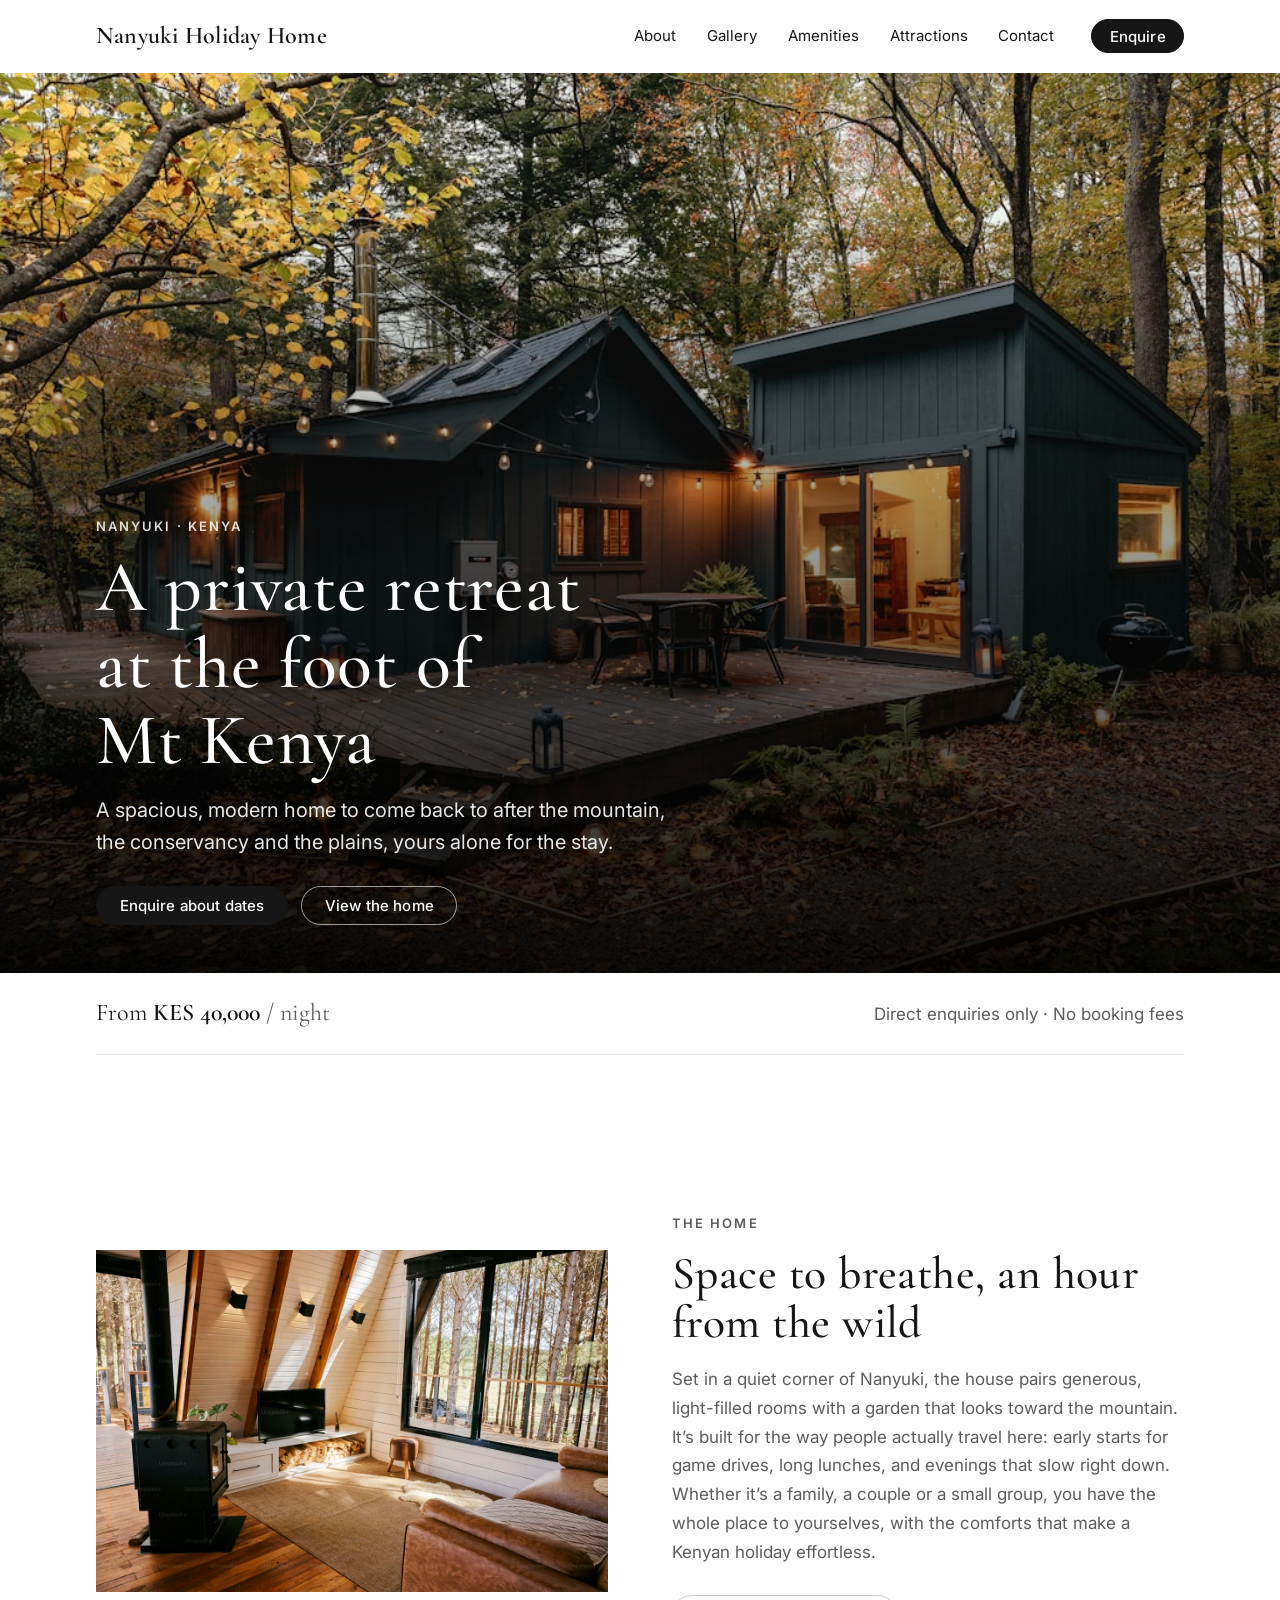
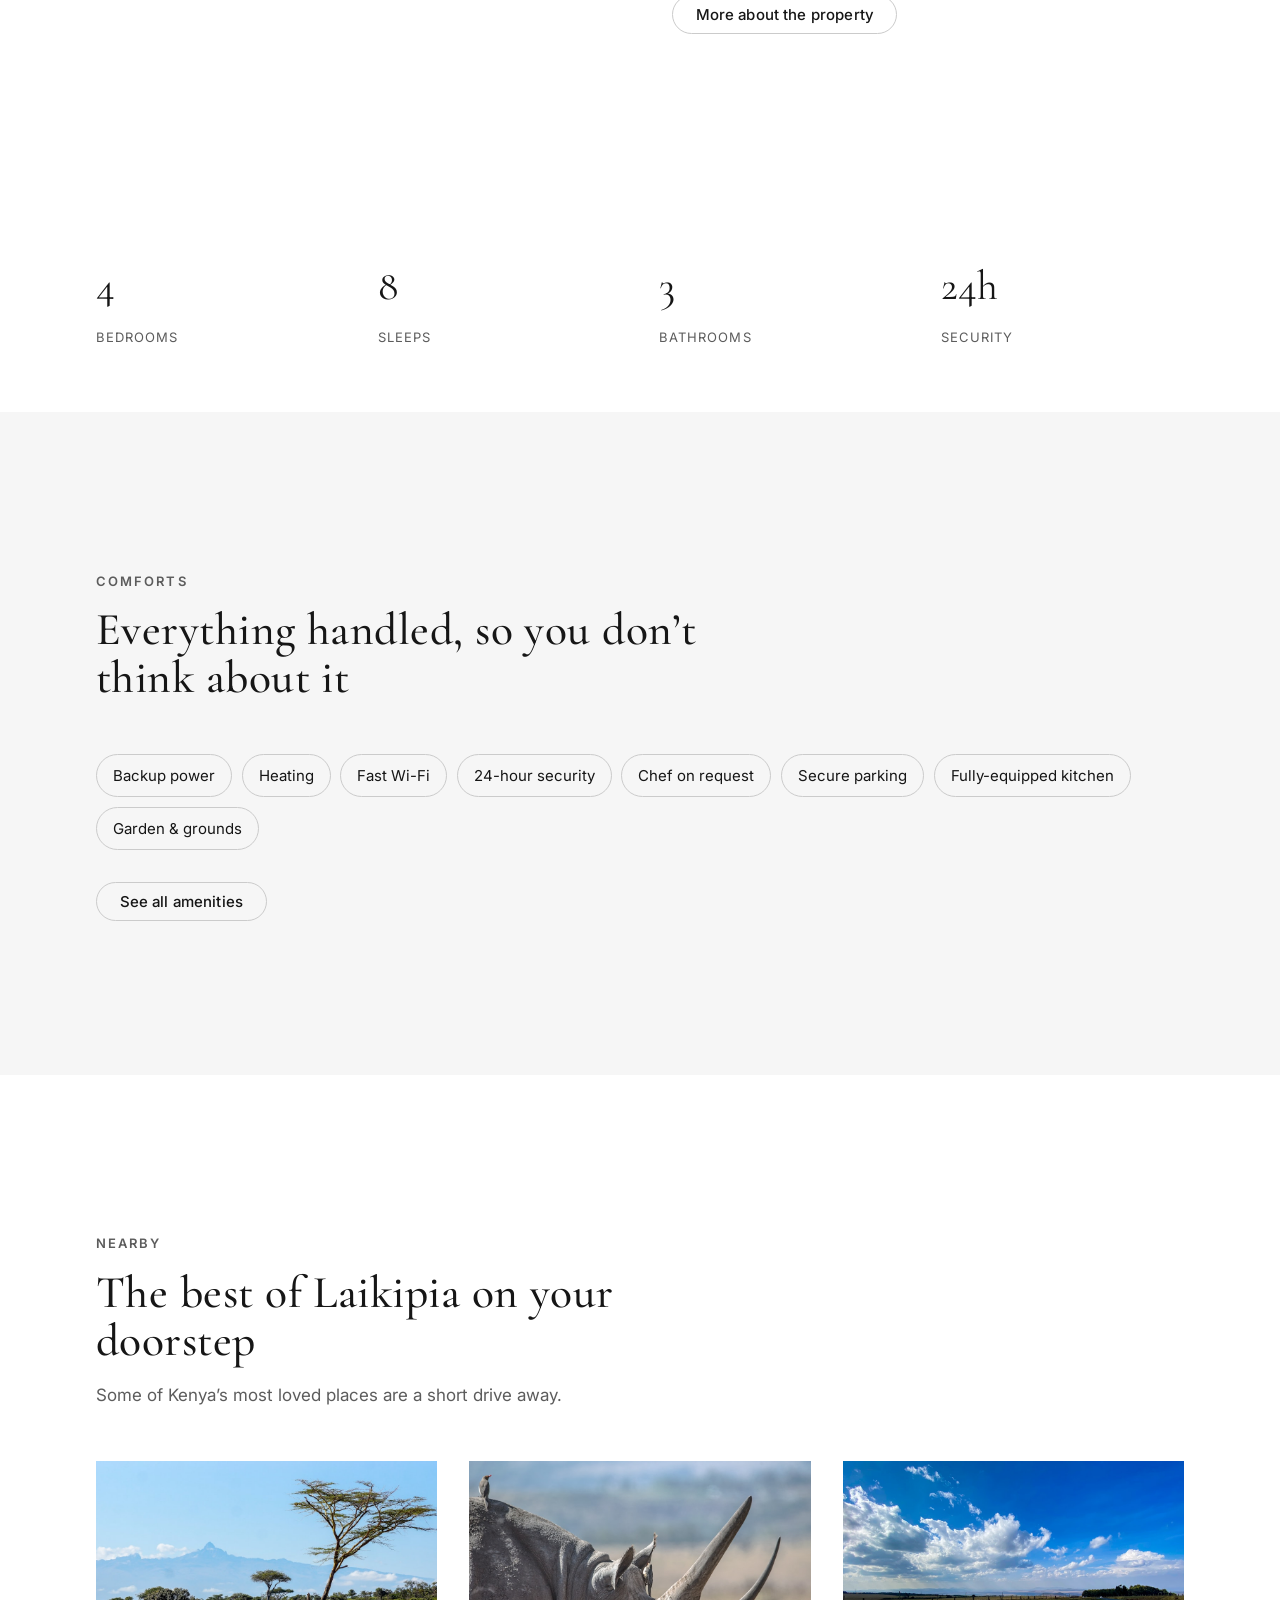
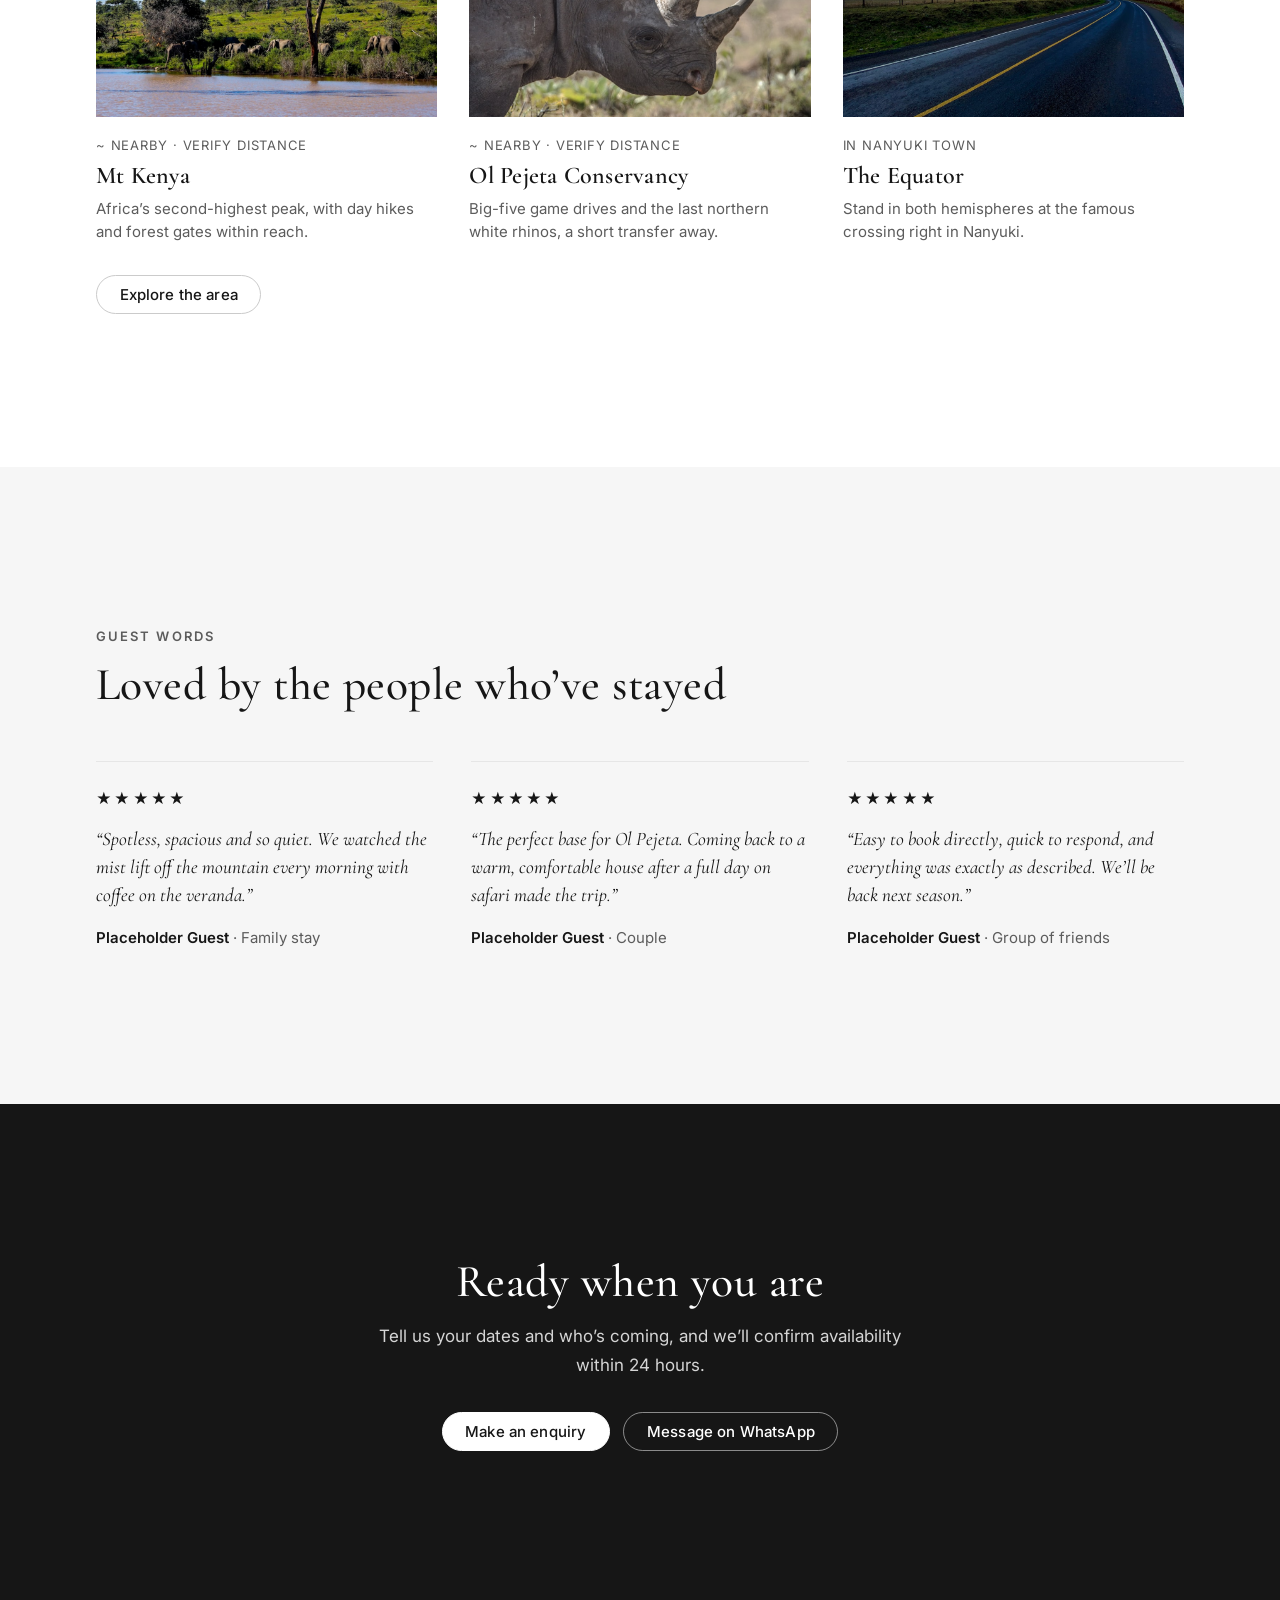
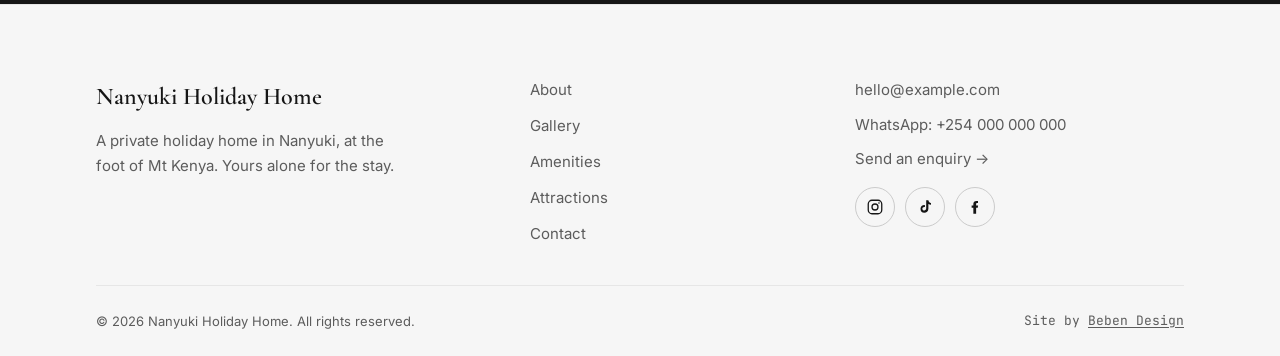
==== commit 091eec28: "Refine typography, spacing, hero overlay; remove em-dashes - Consolidate 8 near-identical small font" ====
--- a/docs/index.html
+++ b/docs/index.html
@@ -3,14 +3,14 @@
 <head>
   <meta charset="utf-8">
   <meta name="viewport" content="width=device-width, initial-scale=1">
-  <title>Nanyuki Holiday Home — A private retreat at the foot of Mt Kenya</title>
-  <meta name="description" content="A spacious private holiday home in Nanyuki, Kenya — minutes from Mt Kenya and Ol Pejeta. Enquire directly for stays. Backup power, fast internet, chef on request.">
+  <title>Nanyuki Holiday Home | A private retreat at the foot of Mt Kenya</title>
+  <meta name="description" content="A spacious private holiday home in Nanyuki, Kenya, minutes from Mt Kenya and Ol Pejeta. Enquire directly for stays. Backup power, fast internet, chef on request.">
 
   <!-- Swap REPLACE-WITH-DOMAIN for the live domain once it's set. og:image must be an absolute URL for WhatsApp / Facebook link previews. -->
   <link rel="canonical" href="https://REPLACE-WITH-DOMAIN/">
   <meta property="og:type" content="website">
   <meta property="og:site_name" content="Nanyuki Holiday Home">
-  <meta property="og:title" content="Nanyuki Holiday Home — A private retreat at the foot of Mt Kenya">
+  <meta property="og:title" content="Nanyuki Holiday Home | A private retreat at the foot of Mt Kenya">
   <meta property="og:description" content="A spacious private holiday home in Nanyuki, Kenya. Enquire directly for stays.">
   <meta property="og:url" content="https://REPLACE-WITH-DOMAIN/">
   <meta property="og:image" content="https://REPLACE-WITH-DOMAIN/assets/img/og-cover.jpg">
@@ -85,7 +85,7 @@
           <div class="container">
             <span class="eyebrow">Nanyuki · Kenya</span>
             <h1>A private retreat at the foot of Mt&nbsp;Kenya</h1>
-            <p class="lead">A spacious, modern home to come back to after the mountain, the conservancy and the plains — yours alone for the stay.</p>
+            <p class="lead">A spacious, modern home to come back to after the mountain, the conservancy and the plains, yours alone for the stay.</p>
             <div class="btn-row">
               <a class="btn btn--primary" href="contact.html#enquire">Enquire about dates</a>
               <a class="btn btn--ghost" href="gallery.html">View the home</a>
@@ -111,7 +111,7 @@
           <div class="split-copy">
             <span class="eyebrow reveal">The home</span>
             <h2 class="reveal">Space to breathe, an hour from the wild</h2>
-            <p class="reveal muted">Set in a quiet corner of Nanyuki, the house pairs generous, light-filled rooms with a garden that looks toward the mountain. It’s built for the way people actually travel here — early starts for game drives, long lunches, and evenings that slow right down.</p>
+            <p class="reveal muted">Set in a quiet corner of Nanyuki, the house pairs generous, light-filled rooms with a garden that looks toward the mountain. It’s built for the way people actually travel here: early starts for game drives, long lunches, and evenings that slow right down.</p>
             <p class="reveal muted">Whether it’s a family, a couple or a small group, you have the whole place to yourselves, with the comforts that make a Kenyan holiday effortless.</p>
             <div class="btn-row reveal">
               <a class="btn btn--ghost" href="about.html">More about the property</a>
@@ -125,7 +125,7 @@
     <section class="section--tight">
       <div class="container">
         <div class="facts" data-stagger>
-          <!-- Placeholder figures — confirm exact counts with the owner -->
+          <!-- Placeholder figures: confirm exact counts with the owner -->
           <div class="fact reveal"><div class="n">4</div><div class="k">Bedrooms</div></div>
           <div class="fact reveal"><div class="n">8</div><div class="k">Sleeps</div></div>
           <div class="fact reveal"><div class="n">3</div><div class="k">Bathrooms</div></div>
@@ -204,7 +204,7 @@
           <span class="eyebrow reveal">Guest words</span>
           <h2 class="reveal">Loved by the people who’ve stayed</h2>
         </div>
-        <!-- Placeholder testimonials — replace with real, attributed guest reviews from Airbnb -->
+        <!-- Placeholder testimonials: replace with real, attributed guest reviews from Airbnb -->
         <div class="reviews" data-stagger>
           <blockquote class="review reveal">
             <div class="stars" aria-label="5 out of 5 stars">★★★★★</div>
@@ -229,7 +229,7 @@
     <section class="section cta-band">
       <div class="container">
         <h2 class="reveal">Ready when you are</h2>
-        <p class="reveal">Tell us your dates and who’s coming — we’ll confirm availability within 24 hours.</p>
+        <p class="reveal">Tell us your dates and who’s coming, and we’ll confirm availability within 24 hours.</p>
         <div class="btn-row reveal">
           <a class="btn btn--primary" href="contact.html#enquire">Make an enquiry</a>
           <!-- Replace 000000000000 with the WhatsApp number in full international format, no + or spaces -->
--- a/docs/assets/css/styles.css
+++ b/docs/assets/css/styles.css
@@ -1,5 +1,5 @@
 /* =========================================================================
-   Nanyuki Holiday Home — styles.css
+   Nanyuki Holiday Home - styles.css
    Minimalist editorial system. White bg, black ink, grey secondary.
    Display: Cormorant Garamond · Body/UI: Inter.
    ========================================================================= */
@@ -10,7 +10,7 @@
   --bg-soft:     #f6f6f6;   /* footer, form fields, subtle blocks */
   --ink:         #161616;   /* near-black, reads as black         */
   --ink-hover:   #000000;
-  --muted:       #5c5c5c;   /* secondary text — AA safe on white  */
+  --muted:       #5c5c5c;   /* secondary text - AA safe on white  */
   --line:        #e6e6e6;   /* hairline dividers                  */
   --line-strong: #cbcbcb;   /* pill / input borders               */
 
@@ -20,8 +20,14 @@
 
   --container-w: 85vw;
   --pad: clamp(1.25rem, 5vw, 3.5rem);
-  --section-y: clamp(4rem, 9vw, 7.5rem);
+  --section-y: clamp(5.5rem, 12vw, 10rem);
   --gap: clamp(1.5rem, 3vw, 2.5rem);
+
+  /* Type scale: three utility sizes below the body size. Every small-text
+     element maps to one of these instead of carrying its own one-off value. */
+  --text-xs: 0.8125rem;   /* labels, eyebrows, meta, footnotes */
+  --text-sm: 0.9375rem;   /* nav, buttons, cards, footer, secondary copy */
+  --text-md: 1rem;        /* inputs, compact headings, emphasized UI */
 
   --radius-pill: 999px;
   --radius-sm: 8px;
@@ -64,13 +70,13 @@
   letter-spacing: 0.01em;
   color: var(--ink);
 }
-h1 { font-size: clamp(2.75rem, 1.6rem + 5.6vw, 5.25rem); }
-h2 { font-size: clamp(2rem, 1.35rem + 2.9vw, 3.25rem); }
-h3 { font-size: clamp(1.35rem, 1.15rem + 0.9vw, 1.7rem); font-weight: 600; }
+h1 { font-size: clamp(2.4rem, 1.5rem + 4.6vw, 4.5rem); }
+h2 { font-size: clamp(1.8rem, 1.25rem + 2.5vw, 2.85rem); }
+h3 { font-size: clamp(1.25rem, 1.1rem + 0.75vw, 1.5rem); font-weight: 600; }
 
 p { color: var(--ink); }
 p.lead {
-  font-size: clamp(1.1rem, 1.02rem + 0.5vw, 1.4rem);
+  font-size: clamp(1.05rem, 1rem + 0.4vw, 1.25rem);
   color: var(--muted);
   line-height: 1.6;
   max-width: 60ch;
@@ -79,7 +85,7 @@
 
 .eyebrow {
   font-family: var(--font-body);
-  font-size: 0.75rem;
+  font-size: var(--text-xs);
   font-weight: 600;
   letter-spacing: 0.16em;
   text-transform: uppercase;
@@ -91,7 +97,7 @@
   font-family: var(--font-display);
   font-style: italic;
   font-weight: 500;
-  font-size: clamp(1.5rem, 1.2rem + 1.4vw, 2.25rem);
+  font-size: clamp(1.4rem, 1.15rem + 1.2vw, 2rem);
   line-height: 1.35;
   color: var(--ink);
 }
@@ -122,7 +128,7 @@
   gap: 0.5em;
   padding: 0.72em 1.5em;
   font-family: var(--font-body);
-  font-size: 0.9375rem;
+  font-size: var(--text-sm);
   font-weight: 500;
   line-height: 1;
   letter-spacing: 0.01em;
@@ -140,7 +146,7 @@
 .btn--ghost:hover { --btn-bg: var(--ink); --btn-fg: #fff; --btn-bd: var(--ink); }
 .btn--wa { --btn-bd: var(--line-strong); }
 .btn--wa:hover { --btn-bg: var(--ink); --btn-fg: #fff; --btn-bd: var(--ink); }
-.btn--sm { padding: 0.55em 1.15em; font-size: 0.875rem; }
+.btn--sm { padding: 0.55em 1.15em; font-size: var(--text-sm); }
 
 .btn-row { display: flex; flex-wrap: wrap; gap: 0.85rem; align-items: center; }
 
@@ -191,7 +197,7 @@
 }
 .nav { display: flex; align-items: center; gap: clamp(1rem, 2.4vw, 2.2rem); }
 .nav > a:not(.btn) {
-  font-size: 0.9375rem;
+  font-size: var(--text-sm);
   color: var(--ink);
   padding: 0.35rem 0;
   position: relative;
@@ -235,7 +241,7 @@
 .hero-media img { width: 100%; height: 100%; object-fit: cover; }
 .hero-media::after {
   content: ""; position: absolute; inset: 0;
-  background: linear-gradient(180deg, rgba(0,0,0,0) 45%, rgba(0,0,0,0.42) 100%);
+  background: linear-gradient(180deg, rgba(0,0,0,0) 15%, rgba(0,0,0,0.9) 100%);
 }
 .hero-copy {
   position: absolute; inset-inline: 0; bottom: 0; z-index: 2;
@@ -272,8 +278,8 @@
 
 /* ---- Feature / stat row ---------------------------------------------- */
 .facts { display: grid; grid-template-columns: repeat(4, 1fr); gap: var(--gap); }
-.fact .n { font-family: var(--font-display); font-size: clamp(2rem,1.4rem+2vw,2.9rem); color: var(--ink); }
-.fact .k { font-size: 0.8125rem; letter-spacing: 0.08em; text-transform: uppercase; color: var(--muted); margin-top: 0.25rem; }
+.fact .n { font-family: var(--font-display); font-size: clamp(1.8rem, 1.3rem + 1.7vw, 2.6rem); color: var(--ink); }
+.fact .k { font-size: var(--text-xs); letter-spacing: 0.08em; text-transform: uppercase; color: var(--muted); margin-top: 0.25rem; }
 
 /* ---- Amenities grid --------------------------------------------------- */
 .amenity-grid { display: grid; grid-template-columns: repeat(3, 1fr); gap: 1px; background: var(--line); border: 1px solid var(--line); }
@@ -283,15 +289,15 @@
 }
 .amenity .ico { width: 26px; height: 26px; color: var(--ink); }
 .amenity .ico svg { width: 100%; height: 100%; }
-.amenity h3 { font-family: var(--font-body); font-size: 1.0625rem; font-weight: 600; }
-.amenity p { font-size: 0.9375rem; color: var(--muted); line-height: 1.55; }
+.amenity h3 { font-family: var(--font-body); font-size: var(--text-md); font-weight: 600; }
+.amenity p { font-size: var(--text-sm); color: var(--muted); line-height: 1.55; }
 
 /* compact amenity chips (home teaser) */
 .chips { display: flex; flex-wrap: wrap; gap: 0.6rem; }
 .chip {
   display: inline-flex; align-items: center; gap: 0.5rem;
   padding: 0.5rem 1rem; border: 1px solid var(--line-strong);
-  border-radius: var(--radius-pill); font-size: 0.9rem; color: var(--ink);
+  border-radius: var(--radius-pill); font-size: var(--text-sm); color: var(--ink);
 }
 .chip svg { width: 16px; height: 16px; }
 
@@ -322,7 +328,7 @@
 .lightbox.is-open { display: flex; }
 .lightbox img { max-width: min(92vw, 1100px); max-height: 86vh; width: auto; object-fit: contain; }
 .lightbox-cap { position: absolute; bottom: 1.25rem; left: 0; right: 0; text-align: center;
-  color: rgba(255,255,255,0.8); font-size: 0.875rem; letter-spacing: 0.04em; }
+  color: rgba(255,255,255,0.8); font-size: var(--text-sm); letter-spacing: 0.04em; }
 .lb-btn {
   position: absolute; top: 50%; transform: translateY(-50%);
   width: 52px; height: 52px; border-radius: var(--radius-pill);
@@ -343,35 +349,35 @@
 .card-media img { width: 100%; aspect-ratio: 4/3; object-fit: cover; transition: transform .6s var(--ease); }
 .card:hover .card-media img { transform: scale(1.04); }
 .card-body { padding-top: 1.1rem; }
-.card .meta { font-size: 0.8125rem; letter-spacing: 0.06em; text-transform: uppercase; color: var(--muted); }
+.card .meta { font-size: var(--text-xs); letter-spacing: 0.06em; text-transform: uppercase; color: var(--muted); }
 .card h3 { margin-top: 0.5rem; margin-bottom: 0.5rem; }
-.card p { font-size: 0.95rem; color: var(--muted); line-height: 1.55; }
+.card p { font-size: var(--text-sm); color: var(--muted); line-height: 1.55; }
 
 /* ---- Reviews ---------------------------------------------------------- */
 .reviews { display: grid; grid-template-columns: repeat(3, 1fr); gap: clamp(1.5rem, 3vw, 2.5rem); }
 .review { border-top: 1px solid var(--line); padding-top: 1.5rem; }
-.review .stars { color: var(--ink); letter-spacing: 0.15em; font-size: 0.9rem; }
+.review .stars { color: var(--ink); letter-spacing: 0.15em; font-size: var(--text-sm); }
 .review p { font-family: var(--font-display); font-style: italic; font-size: 1.2rem; line-height: 1.45; margin-top: 0.9rem; color: var(--ink); }
-.review .who { margin-top: 1rem; font-size: 0.875rem; color: var(--muted); }
+.review .who { margin-top: 1rem; font-size: var(--text-sm); color: var(--muted); }
 .review .who b { color: var(--ink); font-weight: 600; font-style: normal; }
 
 /* ---- Steps (how to book) --------------------------------------------- */
 .steps { display: grid; grid-template-columns: repeat(3, 1fr); gap: clamp(1.5rem, 3vw, 2.5rem); counter-reset: step; }
 .step { border-top: 2px solid var(--ink); padding-top: 1.1rem; }
 .step .num { font-family: var(--font-display); font-size: 2rem; color: var(--ink); }
-.step h3 { font-family: var(--font-body); font-size: 1.0625rem; font-weight: 600; margin: 0.4rem 0 0.5rem; }
-.step p { font-size: 0.95rem; color: var(--muted); }
+.step h3 { font-family: var(--font-body); font-size: var(--text-md); font-weight: 600; margin: 0.4rem 0 0.5rem; }
+.step p { font-size: var(--text-sm); color: var(--muted); }
 
 /* ---- Contact / form --------------------------------------------------- */
 .contact-grid { display: grid; grid-template-columns: 1.1fr 0.9fr; gap: clamp(2rem, 5vw, 4rem); align-items: start; }
 
 .form { display: grid; gap: 1.1rem; }
 .field { display: grid; gap: 0.4rem; }
-.field label { font-size: 0.8125rem; letter-spacing: 0.06em; text-transform: uppercase; color: var(--muted); }
+.field label { font-size: var(--text-xs); letter-spacing: 0.06em; text-transform: uppercase; color: var(--muted); }
 .field .req { color: var(--ink); }
 .row-2 { display: grid; grid-template-columns: 1fr 1fr; gap: 1.1rem; }
 input, select, textarea {
-  font: inherit; font-size: 0.9875rem; color: var(--ink);
+  font: inherit; font-size: var(--text-md); color: var(--ink);
   background: var(--bg); border: 1px solid var(--line-strong);
   border-radius: var(--radius-sm); padding: 0.75rem 0.9rem; width: 100%;
   transition: border-color .2s ease, box-shadow .2s ease;
@@ -382,18 +388,18 @@
   outline: none; border-color: var(--ink); box-shadow: 0 0 0 3px rgba(22,22,22,0.08);
 }
 .form .btn { justify-self: start; margin-top: 0.3rem; }
-.form-note { font-size: 0.8125rem; color: var(--muted); }
+.form-note { font-size: var(--text-xs); color: var(--muted); }
 .hp { position: absolute; left: -9999px; opacity: 0; }
 
-.form-status { font-size: 0.95rem; padding: 0.9rem 1.1rem; border-radius: var(--radius-sm); display: none; }
+.form-status { font-size: var(--text-sm); padding: 0.9rem 1.1rem; border-radius: var(--radius-sm); display: none; }
 .form-status.show { display: block; }
 .form-status.ok { background: #f1f5f1; color: #1f4d2b; border: 1px solid #cfe0d2; }
 .form-status.err { background: #f8f1f1; color: #7a2a2a; border: 1px solid #e6cccc; }
 
 .contact-aside .info-item { padding-block: 1.1rem; border-bottom: 1px solid var(--line); }
 .contact-aside .info-item:first-child { border-top: 1px solid var(--line); }
-.contact-aside .info-item .k { font-size: 0.75rem; letter-spacing: 0.1em; text-transform: uppercase; color: var(--muted); }
-.contact-aside .info-item a, .contact-aside .info-item p { display: block; margin-top: 0.3rem; font-size: 1.0625rem; color: var(--ink); }
+.contact-aside .info-item .k { font-size: var(--text-xs); letter-spacing: 0.1em; text-transform: uppercase; color: var(--muted); }
+.contact-aside .info-item a, .contact-aside .info-item p { display: block; margin-top: 0.3rem; font-size: var(--text-md); color: var(--ink); }
 .contact-aside .info-item a:hover { text-decoration: underline; text-underline-offset: 3px; }
 
 .map-embed { margin-top: clamp(2rem,4vw,3rem); border: 1px solid var(--line); }
@@ -404,7 +410,7 @@
 .faq details { border-bottom: 1px solid var(--line); }
 .faq summary {
   list-style: none; cursor: pointer; padding: 1.15rem 2.5rem 1.15rem 0;
-  position: relative; font-size: 1.0625rem; font-weight: 500; color: var(--ink);
+  position: relative; font-size: var(--text-md); font-weight: 500; color: var(--ink);
 }
 .faq summary::-webkit-details-marker { display: none; }
 .faq summary::after {
@@ -430,12 +436,12 @@
   display: grid; grid-template-columns: 1.4fr 1fr 1.2fr; gap: clamp(2rem, 4vw, 3.5rem);
   padding-block: clamp(3rem, 6vw, 4.5rem) clamp(2rem, 3vw, 2.5rem);
 }
-.footer-logo { font-family: var(--font-display); font-size: 1.35rem; font-weight: 600; color: var(--ink); }
-.footer-brand p.muted { margin-top: 0.6rem; max-width: 34ch; font-size: 0.95rem; }
+.footer-logo { font-family: var(--font-display); font-size: 1.5rem; font-weight: 600; color: var(--ink); }
+.footer-brand p.muted { margin-top: 0.6rem; max-width: 34ch; font-size: var(--text-sm); }
 .footer-nav { display: flex; flex-direction: column; gap: 0.65rem; }
-.footer-nav a { font-size: 0.95rem; color: var(--muted); width: fit-content; }
+.footer-nav a { font-size: var(--text-sm); color: var(--muted); width: fit-content; }
 .footer-nav a:hover { color: var(--ink); }
-.footer-contact a { display: block; font-size: 0.95rem; color: var(--muted); margin-bottom: 0.55rem; }
+.footer-contact a { display: block; font-size: var(--text-sm); color: var(--muted); margin-bottom: 0.55rem; }
 .footer-contact a:hover { color: var(--ink); }
 .socials { display: flex; gap: 0.6rem; margin-top: 1rem; }
 .socials a {
@@ -449,7 +455,7 @@
   display: flex; flex-wrap: wrap; gap: 0.75rem 1.5rem; justify-content: space-between;
   padding-block: 1.5rem; border-top: 1px solid var(--line);
 }
-.footer-base p { font-size: 0.8125rem; color: var(--muted); }
+.footer-base p { font-size: var(--text-xs); color: var(--muted); }
 .footer-base a { color: var(--muted); text-decoration: underline; text-underline-offset: 2px; }
 .footer-base .credit, .footer-base .credit a { font-family: var(--font-mono); }
 
@@ -465,7 +471,7 @@
 }
 
 @media (max-width: 860px) {
-  :root { --header-h: 64px; --container-w: 95vw; }
+  :root { --header-h: 64px; --container-w: 89vw; }
 
   .hamburger { display: block; }
 
@@ -484,7 +490,7 @@
   body.nav-open { overflow: hidden; }
   .nav > a:not(.btn) { font-family: var(--font-display); font-size: 2rem; padding: 0.4rem 0; }
   .nav > a:not(.btn)::after { display: none; }
-  .nav .nav-cta { margin-left: 0; margin-top: 1rem; font-size: 0.95rem; }
+  .nav .nav-cta { margin-left: 0; margin-top: 1rem; font-size: var(--text-sm); }
   .nav .btn { padding: 0.8em 1.7em; }
 
   .split { grid-template-columns: 1fr; gap: clamp(1.5rem,5vw,2.5rem); }
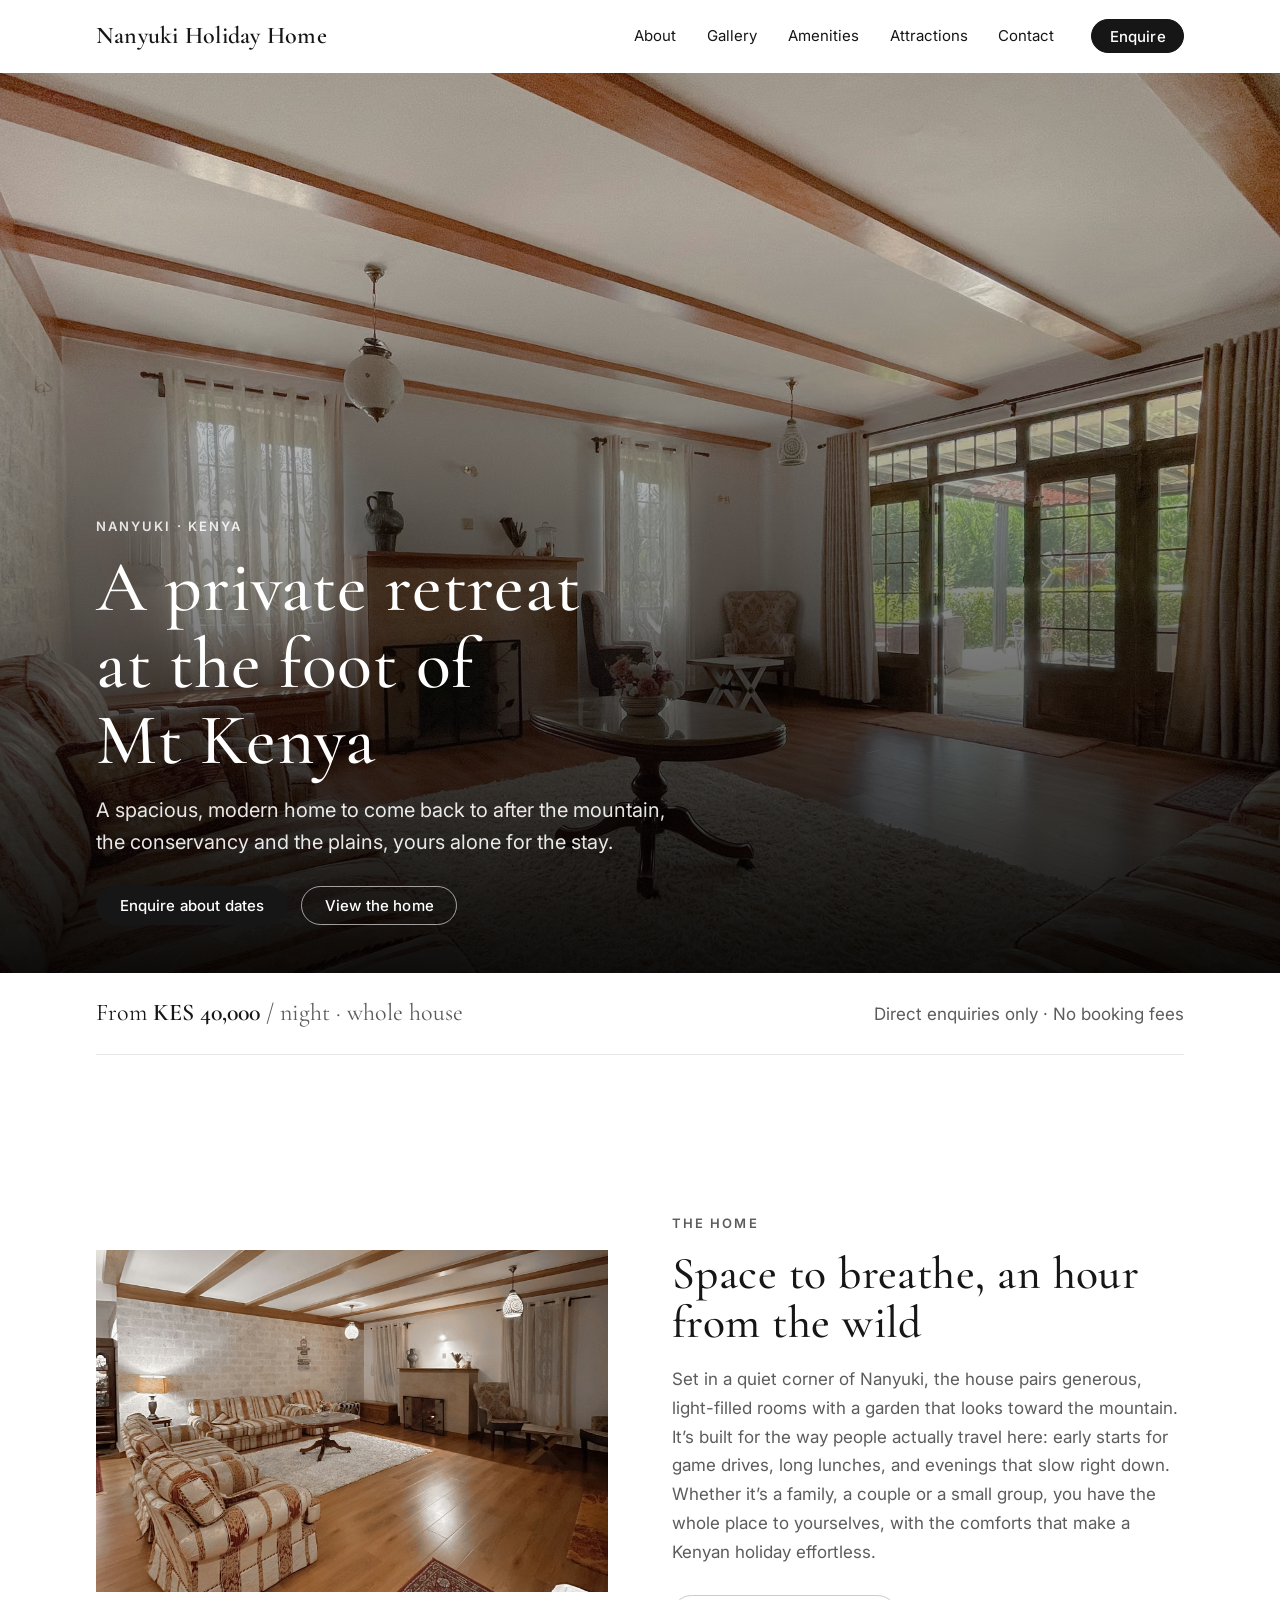
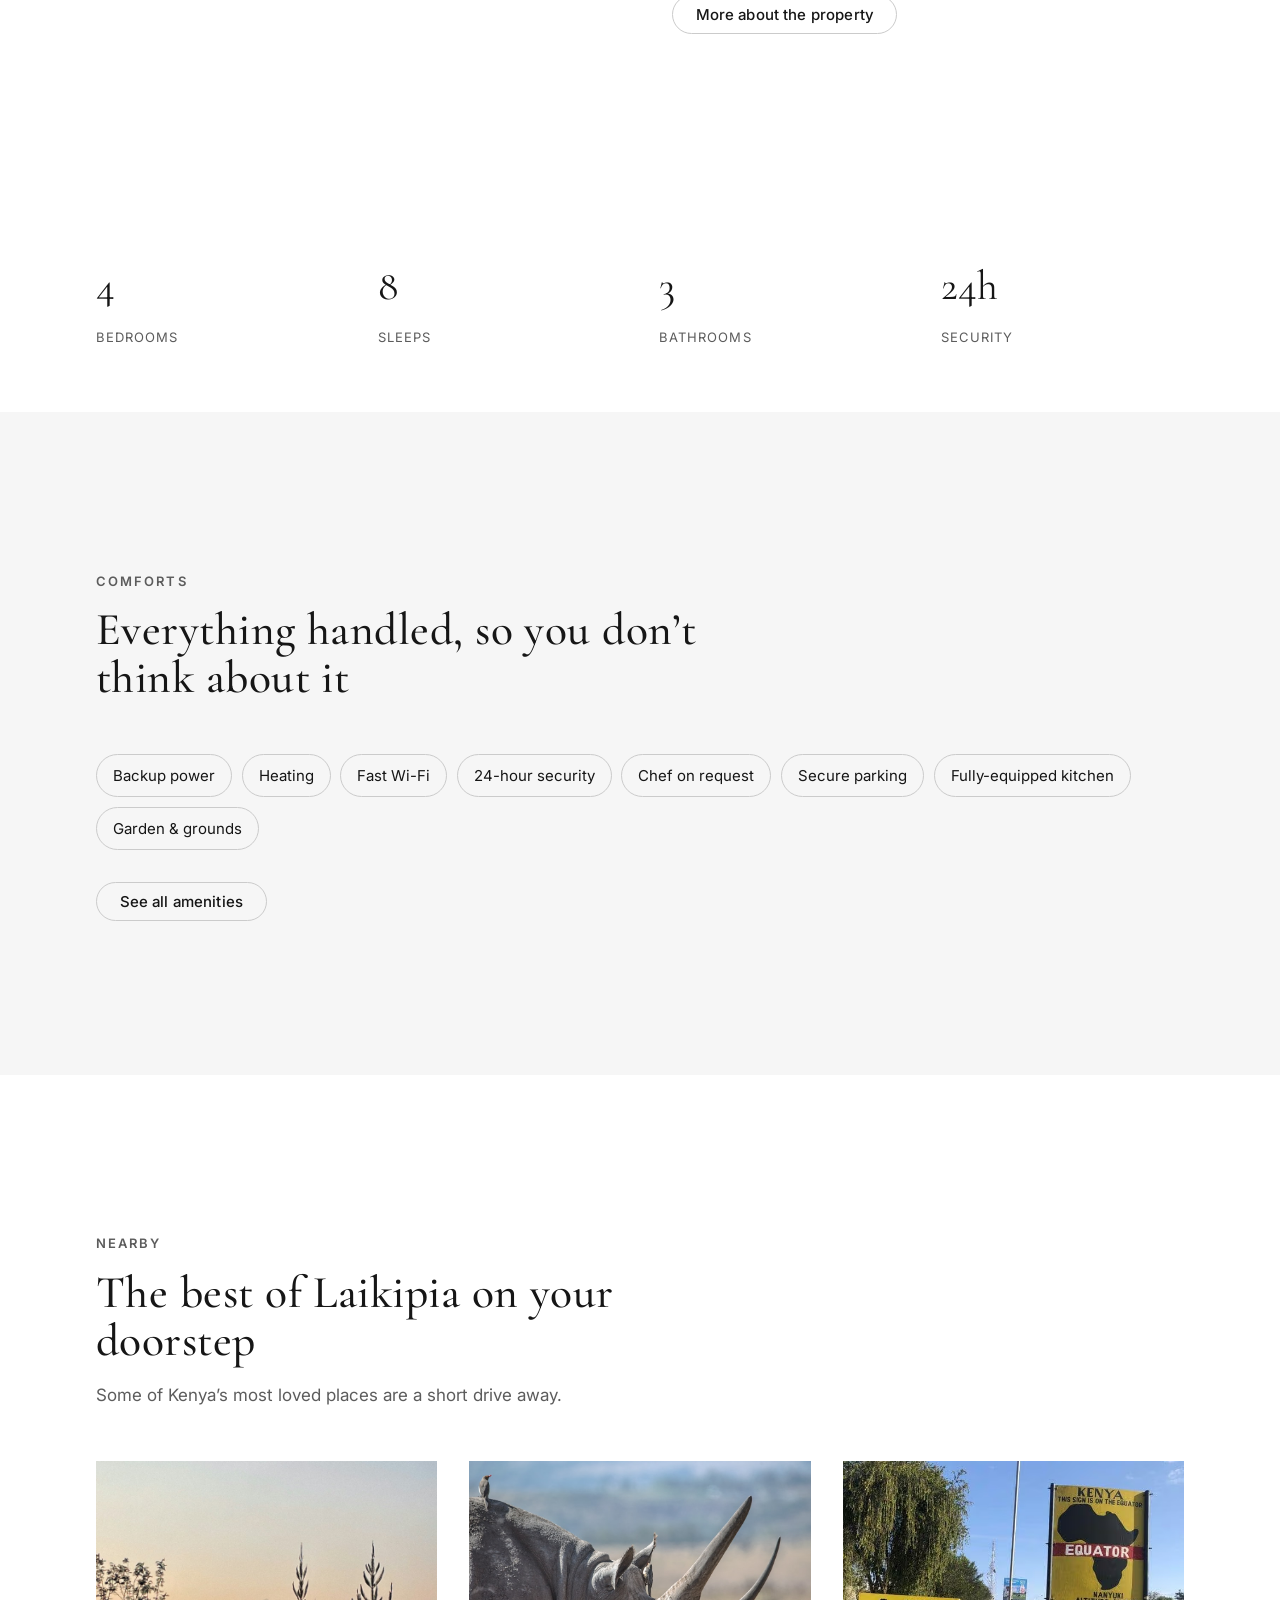
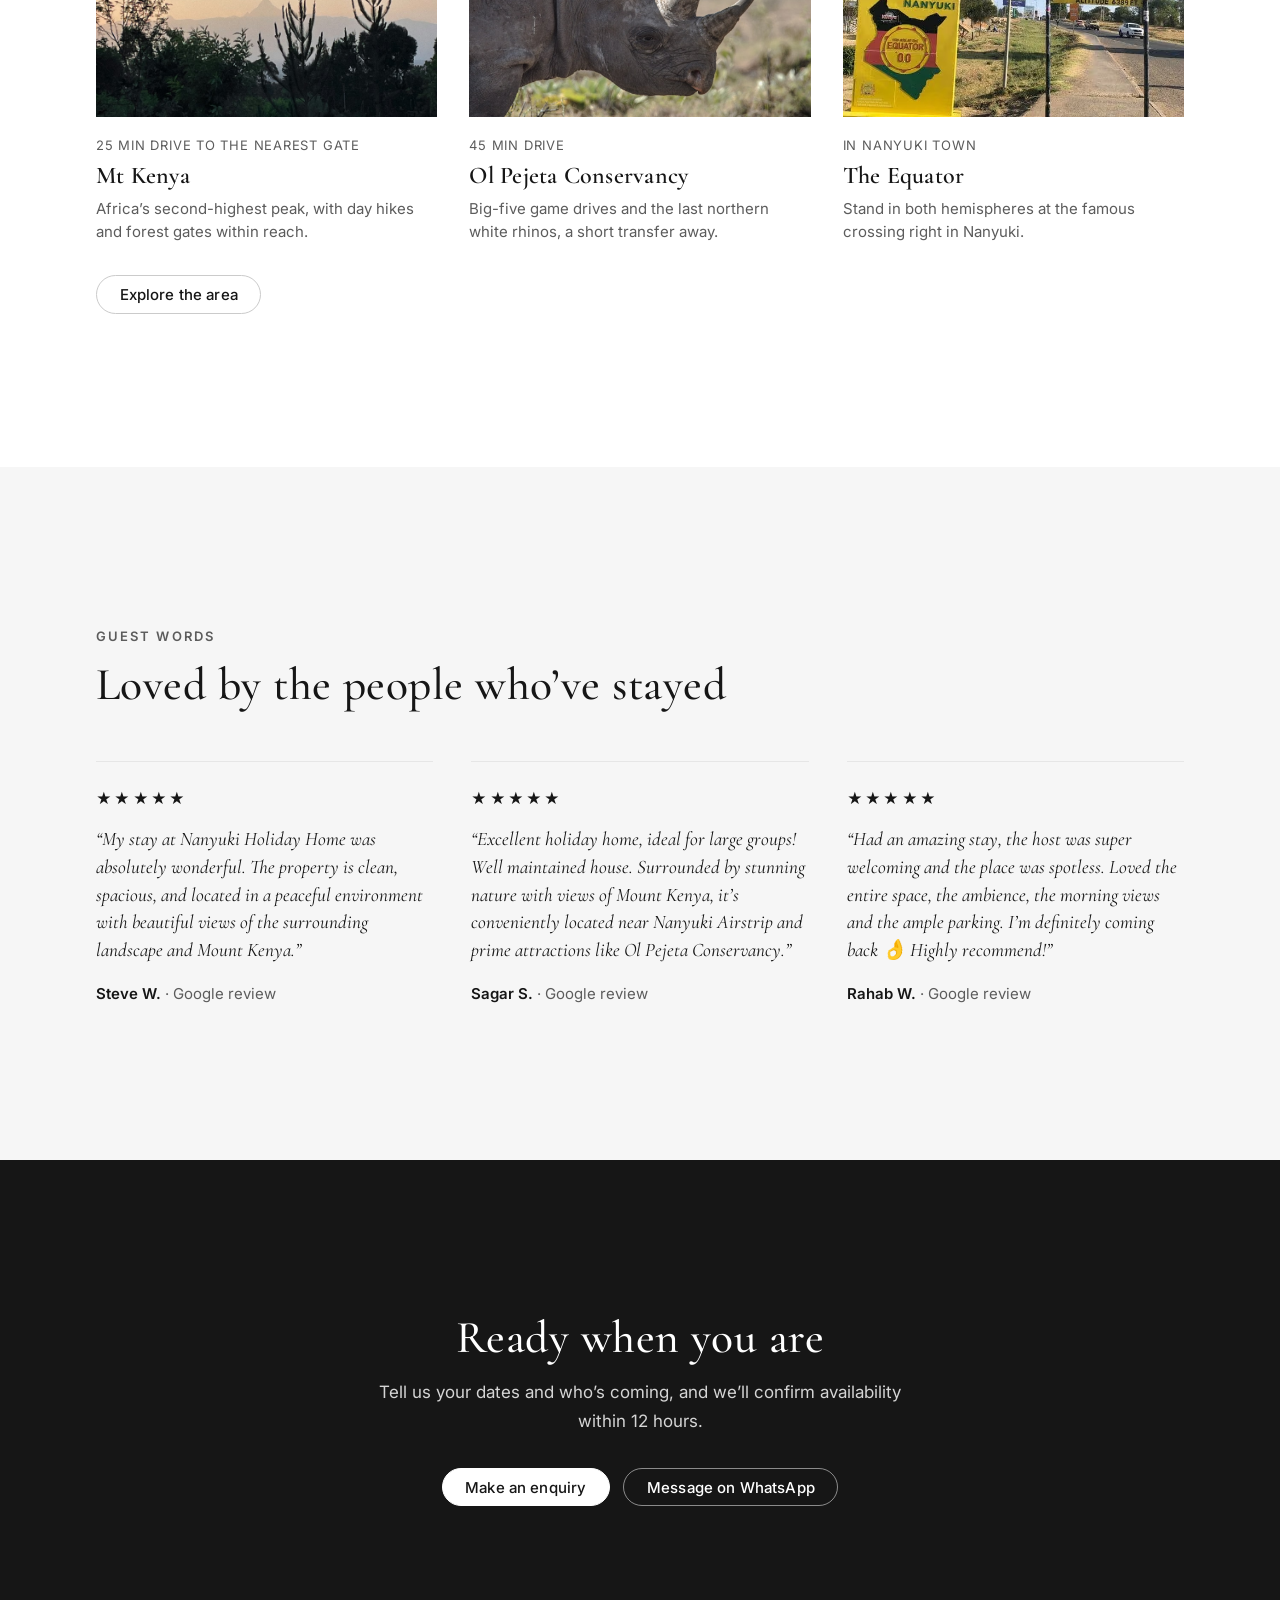
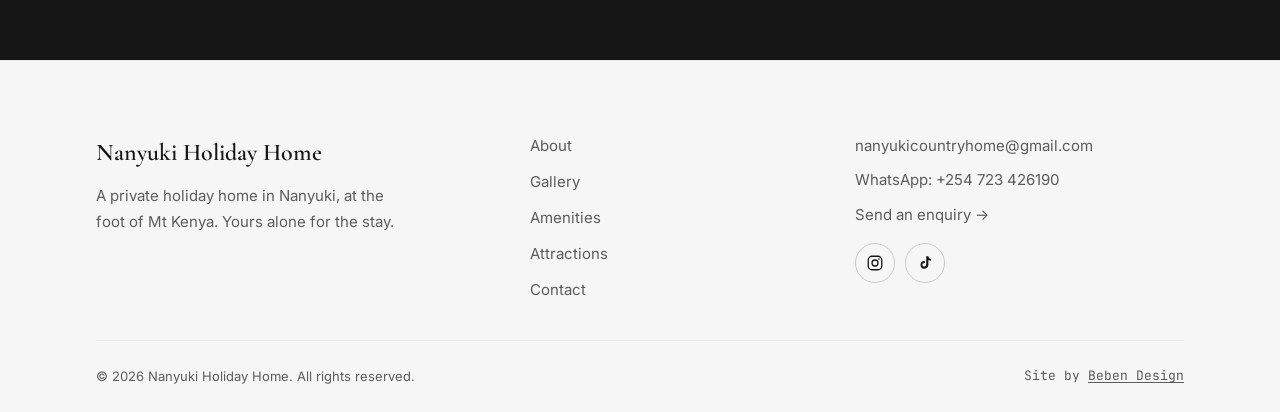
==== commit 7b927886: "Replace placeholders with real contact details, rates and photography Contact: nanyukicountryhome@gm" ====
--- a/docs/index.html
+++ b/docs/index.html
@@ -36,8 +36,8 @@
     "description": "A private holiday home in Nanyuki, Kenya, at the foot of Mt Kenya.",
     "url": "https://REPLACE-WITH-DOMAIN/",
     "image": "https://REPLACE-WITH-DOMAIN/assets/img/og-cover.jpg",
-    "telephone": "+254-000-000-000",
-    "priceRange": "From KES 40,000 / night",
+    "telephone": "+254-723-426190",
+    "priceRange": "KES 40,000-60,000 per night (whole house)",
     "address": {
       "@type": "PostalAddress",
       "addressLocality": "Nanyuki",
@@ -80,7 +80,7 @@
     <!-- HERO -->
     <section class="hero">
       <div class="hero-media">
-        <img src="assets/img/exterior-dusk.jpg" alt="The exterior of Nanyuki Holiday Home at dusk">
+        <img src="assets/img/hero-living.avif" alt="The main living room at Nanyuki Holiday Home, opening onto the garden">
         <div class="hero-copy">
           <div class="container">
             <span class="eyebrow">Nanyuki · Kenya</span>
@@ -95,7 +95,7 @@
       </div>
       <div class="container">
         <div class="rate-strip">
-          <p class="rate">From <b>KES 40,000</b> <span class="muted">/ night</span></p>
+          <p class="rate">From <b>KES 40,000</b> <span class="muted">/ night · whole house</span></p>
           <p class="muted">Direct enquiries only · No booking fees</p>
         </div>
       </div>
@@ -106,7 +106,7 @@
       <div class="container">
         <div class="split">
           <div class="split-media reveal">
-            <img src="assets/img/tv place.avif" alt="The open-plan living area at Nanyuki Holiday Home">
+            <img src="assets/img/living-wide.avif" alt="The open-plan living area at Nanyuki Holiday Home">
           </div>
           <div class="split-copy">
             <span class="eyebrow reveal">The home</span>
@@ -125,7 +125,6 @@
     <section class="section--tight">
       <div class="container">
         <div class="facts" data-stagger>
-          <!-- Placeholder figures: confirm exact counts with the owner -->
           <div class="fact reveal"><div class="n">4</div><div class="k">Bedrooms</div></div>
           <div class="fact reveal"><div class="n">8</div><div class="k">Sleeps</div></div>
           <div class="fact reveal"><div class="n">3</div><div class="k">Bathrooms</div></div>
@@ -167,9 +166,9 @@
         </div>
         <div class="card-grid" data-stagger>
           <article class="card reveal">
-            <div class="card-media"><img src="assets/img/attr-mtkenya.jpg" alt="Mt Kenya"></div>
+            <div class="card-media"><img src="assets/img/attr-mtkenya.avif" alt="The peak of Mt Kenya at dusk, seen from the property"></div>
             <div class="card-body">
-              <p class="meta">~ Nearby · verify distance</p>
+              <p class="meta">25 min drive to the nearest gate</p>
               <h3>Mt Kenya</h3>
               <p>Africa’s second-highest peak, with day hikes and forest gates within reach.</p>
             </div>
@@ -177,13 +176,13 @@
           <article class="card reveal">
             <div class="card-media"><img src="assets/img/attr-olpejeta.jpg" alt="Ol Pejeta Conservancy"></div>
             <div class="card-body">
-              <p class="meta">~ Nearby · verify distance</p>
+              <p class="meta">45 min drive</p>
               <h3>Ol Pejeta Conservancy</h3>
               <p>Big-five game drives and the last northern white rhinos, a short transfer away.</p>
             </div>
           </article>
           <article class="card reveal">
-            <div class="card-media"><img src="assets/img/attr-equator.jpg" alt="The Equator crossing at Nanyuki"></div>
+            <div class="card-media"><img src="assets/img/attr-equator.avif" alt="The Equator signs beside the road at Nanyuki"></div>
             <div class="card-body">
               <p class="meta">In Nanyuki town</p>
               <h3>The Equator</h3>
@@ -204,22 +203,21 @@
           <span class="eyebrow reveal">Guest words</span>
           <h2 class="reveal">Loved by the people who’ve stayed</h2>
         </div>
-        <!-- Placeholder testimonials: replace with real, attributed guest reviews from Airbnb -->
         <div class="reviews" data-stagger>
           <blockquote class="review reveal">
             <div class="stars" aria-label="5 out of 5 stars">★★★★★</div>
-            <p>“Spotless, spacious and so quiet. We watched the mist lift off the mountain every morning with coffee on the veranda.”</p>
-            <div class="who"><b>Placeholder Guest</b> · Family stay</div>
+            <p>“My stay at Nanyuki Holiday Home was absolutely wonderful. The property is clean, spacious, and located in a peaceful environment with beautiful views of the surrounding landscape and Mount Kenya.”</p>
+            <div class="who"><b>Steve W.</b> · Google review</div>
           </blockquote>
           <blockquote class="review reveal">
             <div class="stars" aria-label="5 out of 5 stars">★★★★★</div>
-            <p>“The perfect base for Ol Pejeta. Coming back to a warm, comfortable house after a full day on safari made the trip.”</p>
-            <div class="who"><b>Placeholder Guest</b> · Couple</div>
+            <p>“Excellent holiday home, ideal for large groups! Well maintained house. Surrounded by stunning nature with views of Mount Kenya, it’s conveniently located near Nanyuki Airstrip and prime attractions like Ol Pejeta Conservancy.”</p>
+            <div class="who"><b>Sagar S.</b> · Google review</div>
           </blockquote>
           <blockquote class="review reveal">
             <div class="stars" aria-label="5 out of 5 stars">★★★★★</div>
-            <p>“Easy to book directly, quick to respond, and everything was exactly as described. We’ll be back next season.”</p>
-            <div class="who"><b>Placeholder Guest</b> · Group of friends</div>
+            <p>“Had an amazing stay, the host was super welcoming and the place was spotless. Loved the entire space, the ambience, the morning views and the ample parking. I’m definitely coming back 👌 Highly recommend!”</p>
+            <div class="who"><b>Rahab W.</b> · Google review</div>
           </blockquote>
         </div>
       </div>
@@ -229,11 +227,10 @@
     <section class="section cta-band">
       <div class="container">
         <h2 class="reveal">Ready when you are</h2>
-        <p class="reveal">Tell us your dates and who’s coming, and we’ll confirm availability within 24 hours.</p>
+        <p class="reveal">Tell us your dates and who’s coming, and we’ll confirm availability within 12 hours.</p>
         <div class="btn-row reveal">
           <a class="btn btn--primary" href="contact.html#enquire">Make an enquiry</a>
-          <!-- Replace 000000000000 with the WhatsApp number in full international format, no + or spaces -->
-          <a class="btn btn--ghost" href="https://wa.me/000000000000?text=Hi%2C%20I%27d%20like%20to%20enquire%20about%20a%20stay%20at%20Nanyuki%20Holiday%20Home" target="_blank" rel="noopener">Message on WhatsApp</a>
+          <a class="btn btn--ghost" href="https://wa.me/254723426190?text=Hi%2C%20I%27d%20like%20to%20enquire%20about%20a%20stay%20at%20Nanyuki%20Holiday%20Home" target="_blank" rel="noopener">Message on WhatsApp</a>
         </div>
       </div>
     </section>
@@ -254,19 +251,15 @@
         <a href="contact.html">Contact</a>
       </nav>
       <div class="footer-contact">
-        <!-- Placeholders -->
-        <a href="mailto:hello@example.com">hello@example.com</a>
-        <a href="https://wa.me/000000000000" target="_blank" rel="noopener">WhatsApp: +254 000 000 000</a>
+        <a href="mailto:nanyukicountryhome@gmail.com">nanyukicountryhome@gmail.com</a>
+        <a href="https://wa.me/254723426190" target="_blank" rel="noopener">WhatsApp: +254 723 426190</a>
         <a href="contact.html#enquire">Send an enquiry →</a>
         <div class="socials">
-          <a href="#" aria-label="Instagram" target="_blank" rel="noopener">
+          <a href="https://www.instagram.com/nanyukicountryhome/" aria-label="Instagram" target="_blank" rel="noopener">
             <svg viewBox="0 0 24 24" fill="none" stroke="currentColor" stroke-width="1.7"><rect x="3" y="3" width="18" height="18" rx="5"/><circle cx="12" cy="12" r="4"/><circle cx="17.3" cy="6.7" r="1.1" fill="currentColor" stroke="none"/></svg>
           </a>
-          <a href="#" aria-label="TikTok" target="_blank" rel="noopener">
+          <a href="https://www.tiktok.com/@nanyukicountryhome" aria-label="TikTok" target="_blank" rel="noopener">
             <svg viewBox="0 0 24 24" fill="currentColor"><path d="M16.5 3c.3 1.9 1.4 3.4 3.5 3.6v2.4c-1.2 0-2.4-.4-3.5-1.1v6.3c0 3.2-2.6 5.3-5.4 5.3A5.3 5.3 0 0 1 6 14.2c.1-2.7 2.3-4.8 5-4.8.3 0 .6 0 .9.1v2.6c-.3-.1-.6-.2-.9-.2-1.4 0-2.5 1-2.5 2.4 0 1.4 1.1 2.4 2.5 2.4 1.5 0 2.6-1.1 2.6-2.9V3h2.9z"/></svg>
-          </a>
-          <a href="#" aria-label="Facebook" target="_blank" rel="noopener">
-            <svg viewBox="0 0 24 24" fill="currentColor"><path d="M13.5 21v-8h2.2l.4-3H13.5V8.1c0-.9.3-1.5 1.6-1.5H16V4a20 20 0 0 0-2.3-.1c-2.3 0-3.9 1.4-3.9 4v2H7.5v3h2.3v8h3.7z"/></svg>
           </a>
         </div>
       </div>
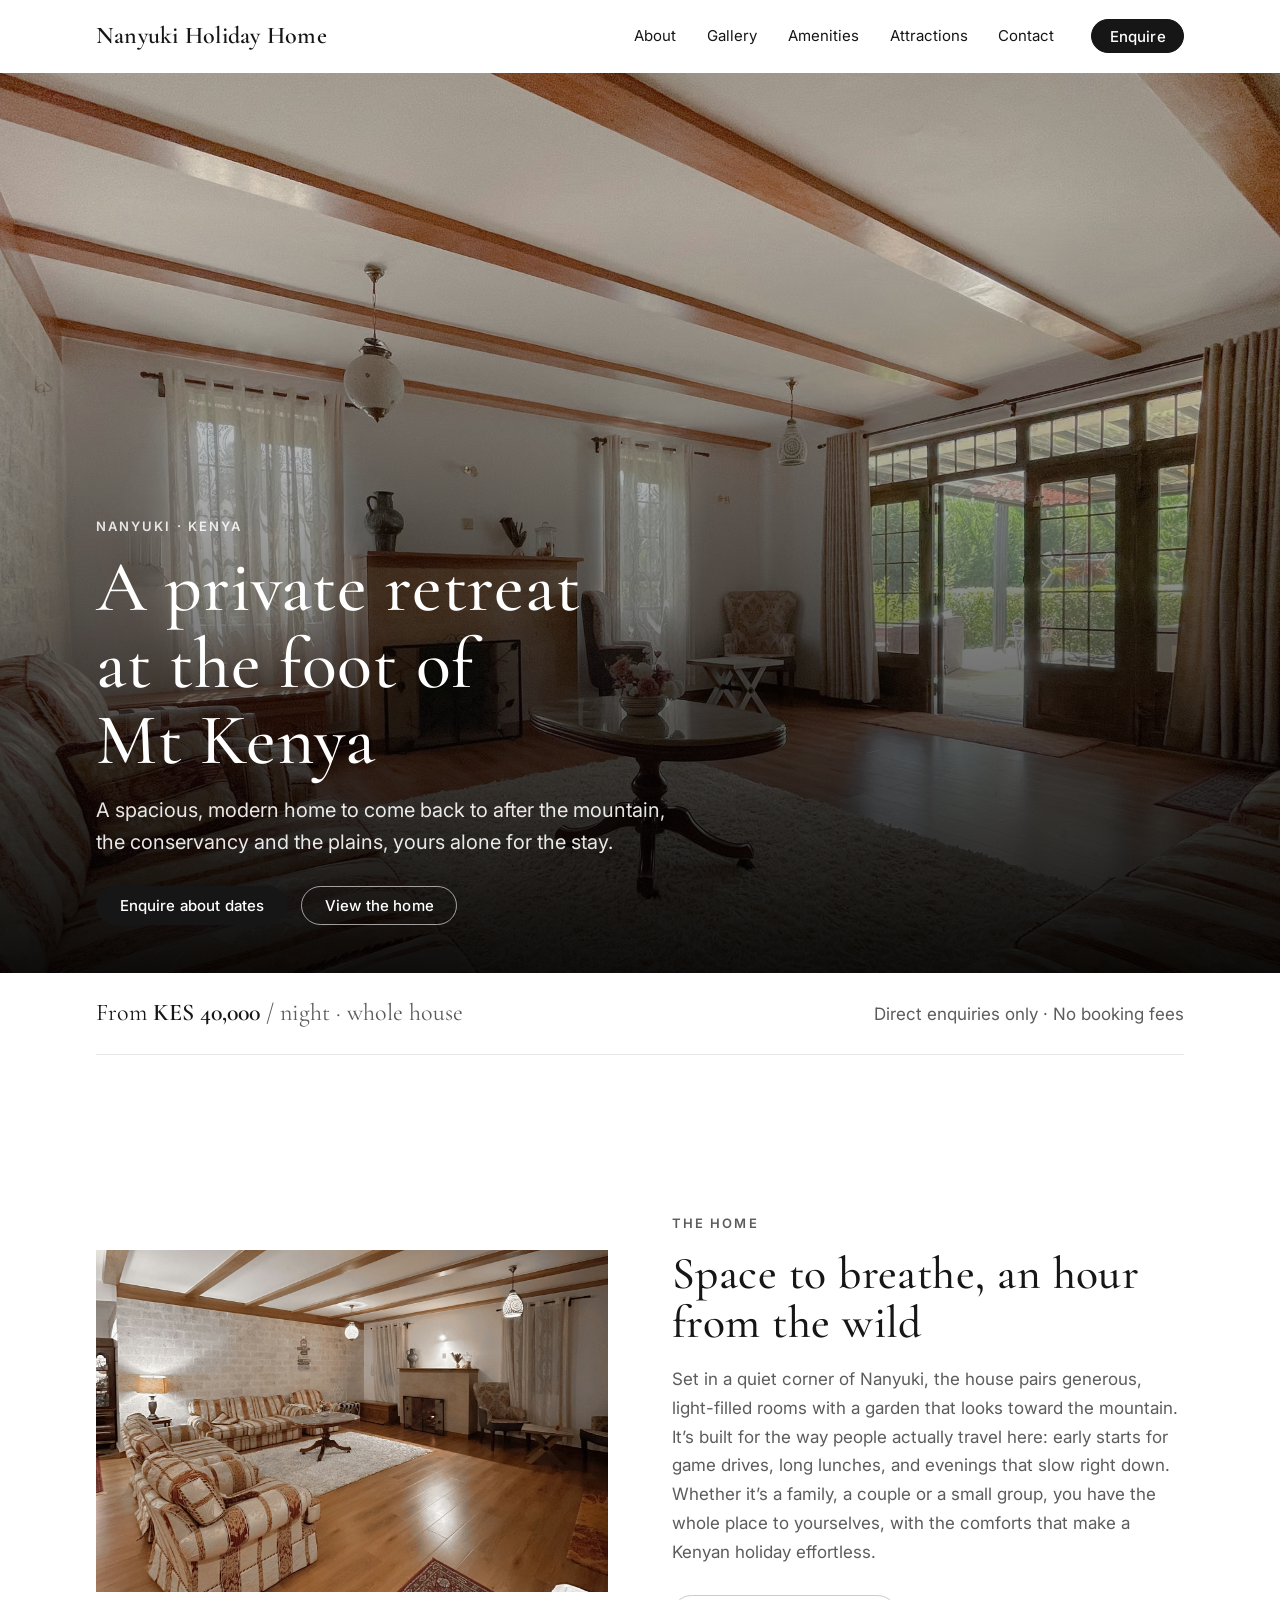
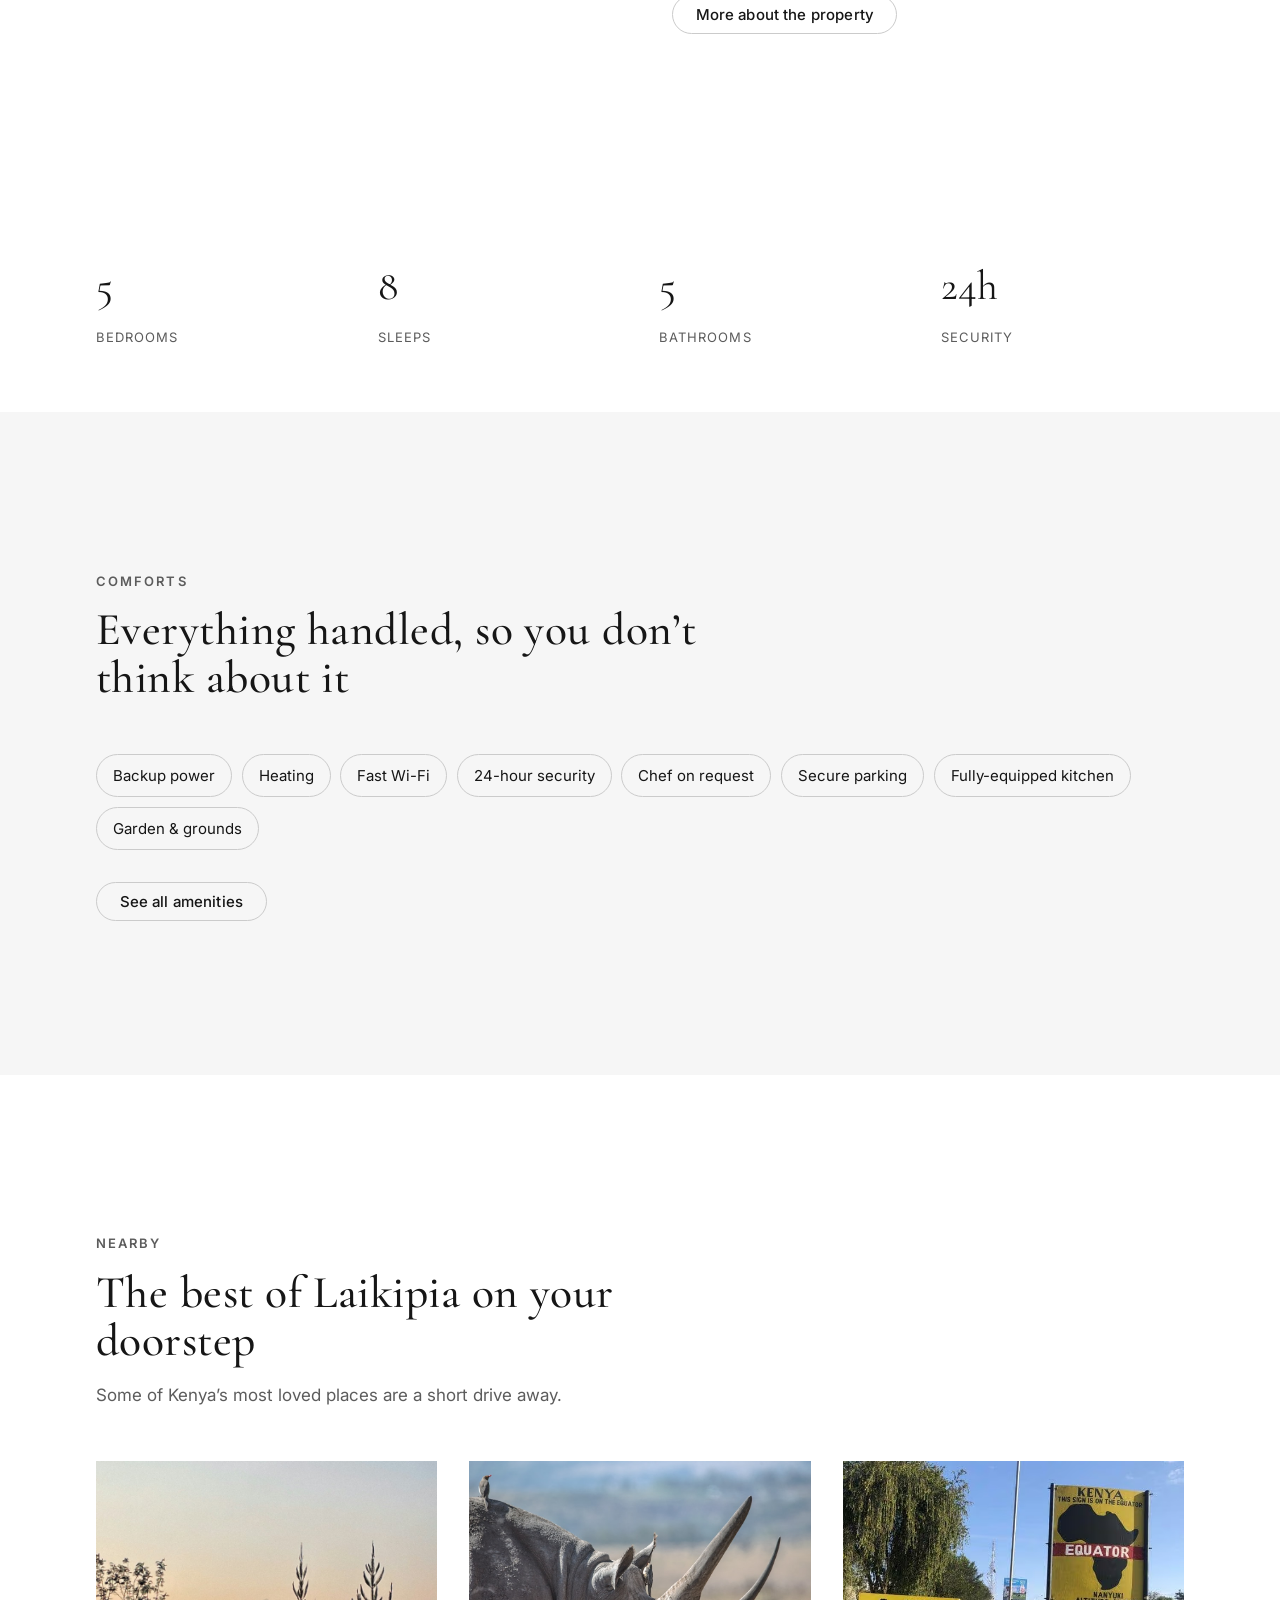
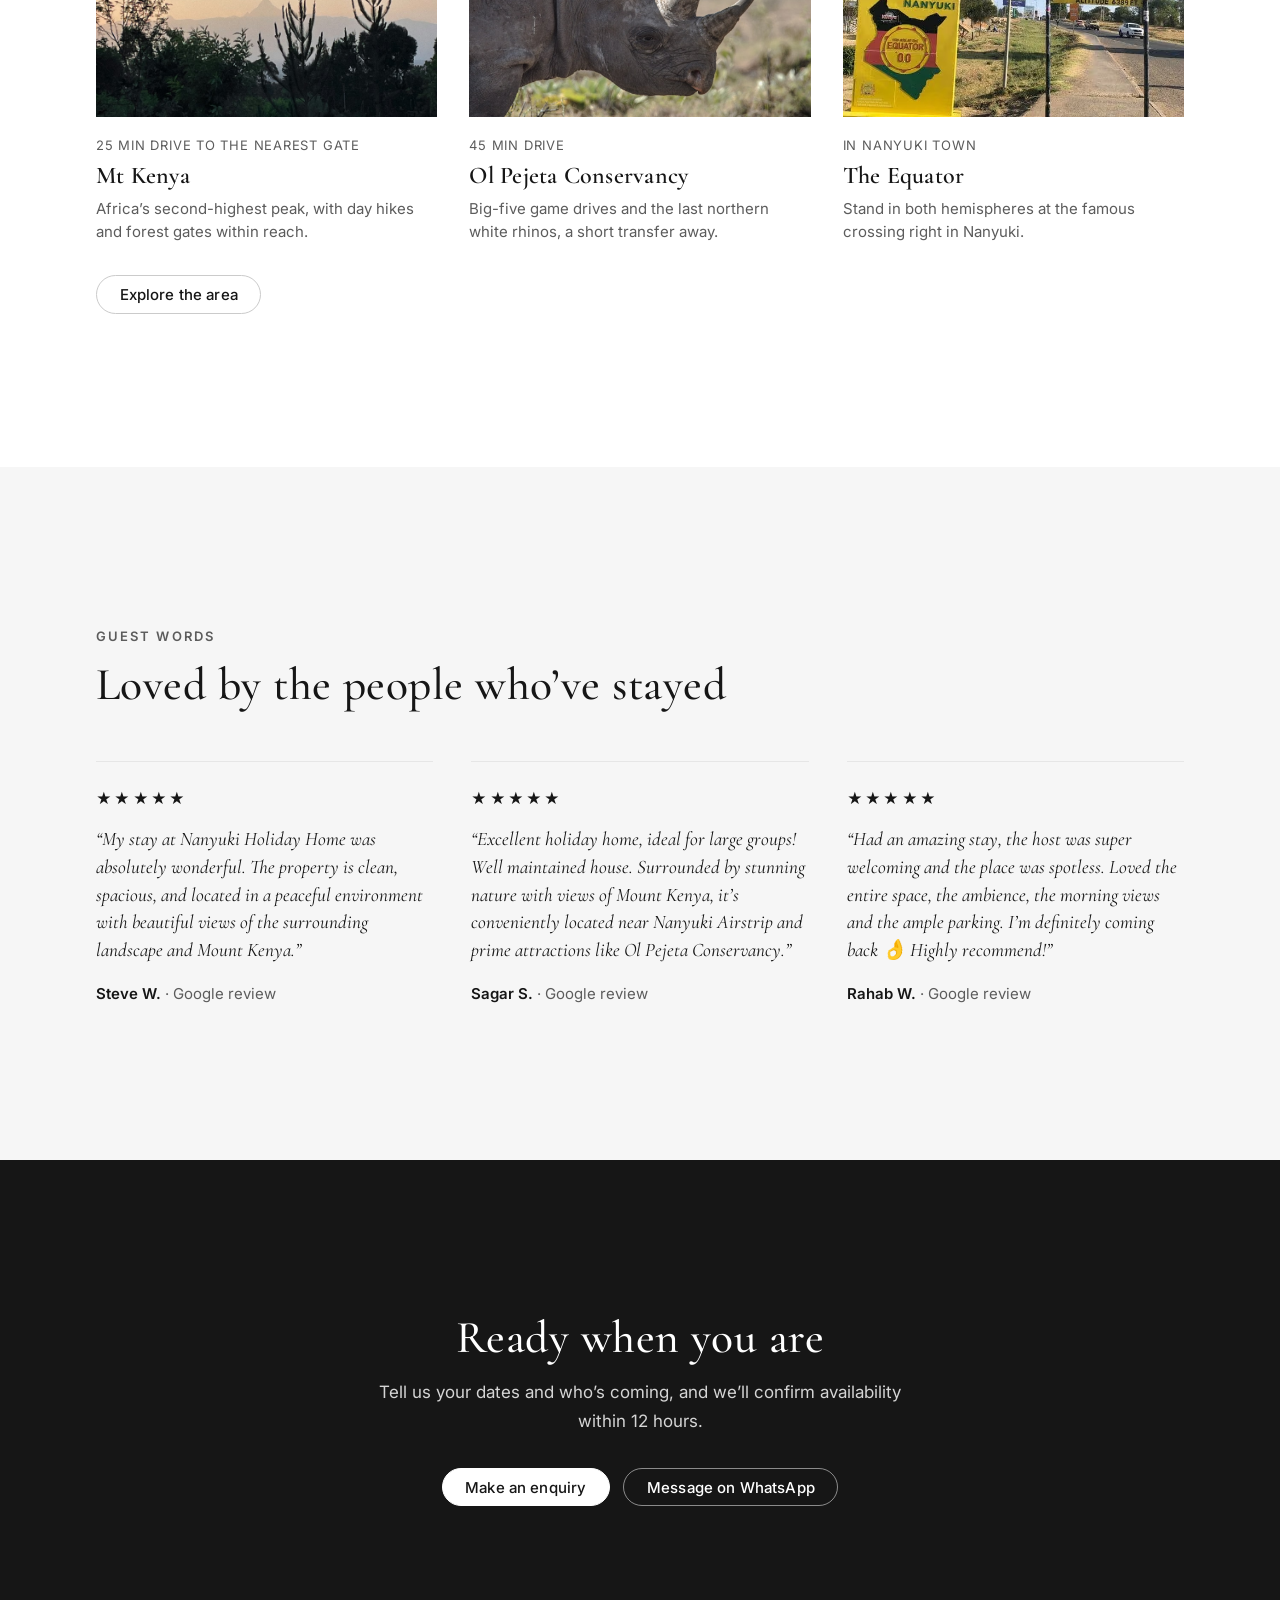
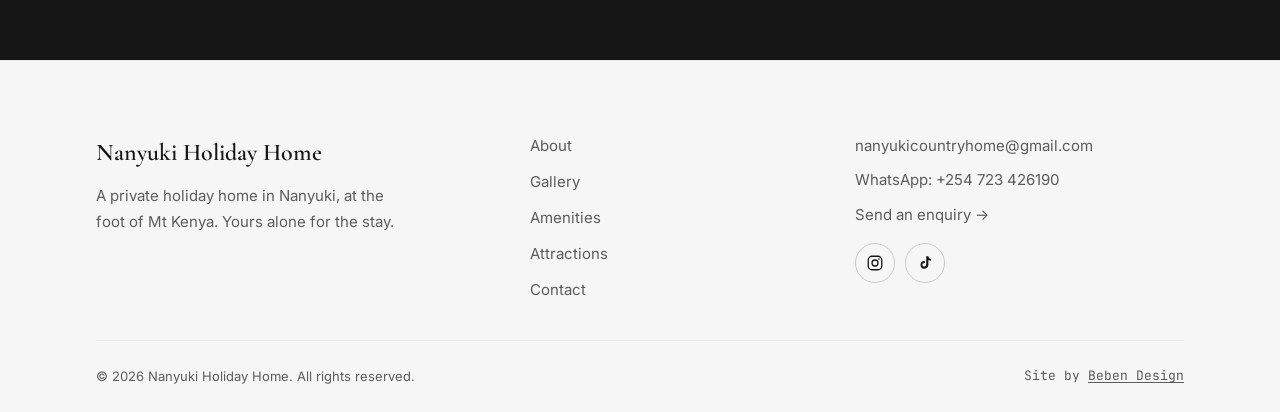
==== commit 68ce064d: "typo fix" ====
--- a/docs/index.html
+++ b/docs/index.html
@@ -125,9 +125,9 @@
     <section class="section--tight">
       <div class="container">
         <div class="facts" data-stagger>
-          <div class="fact reveal"><div class="n">4</div><div class="k">Bedrooms</div></div>
+          <div class="fact reveal"><div class="n">5</div><div class="k">Bedrooms</div></div>
           <div class="fact reveal"><div class="n">8</div><div class="k">Sleeps</div></div>
-          <div class="fact reveal"><div class="n">3</div><div class="k">Bathrooms</div></div>
+          <div class="fact reveal"><div class="n">5</div><div class="k">Bathrooms</div></div>
           <div class="fact reveal"><div class="n">24h</div><div class="k">Security</div></div>
         </div>
       </div>
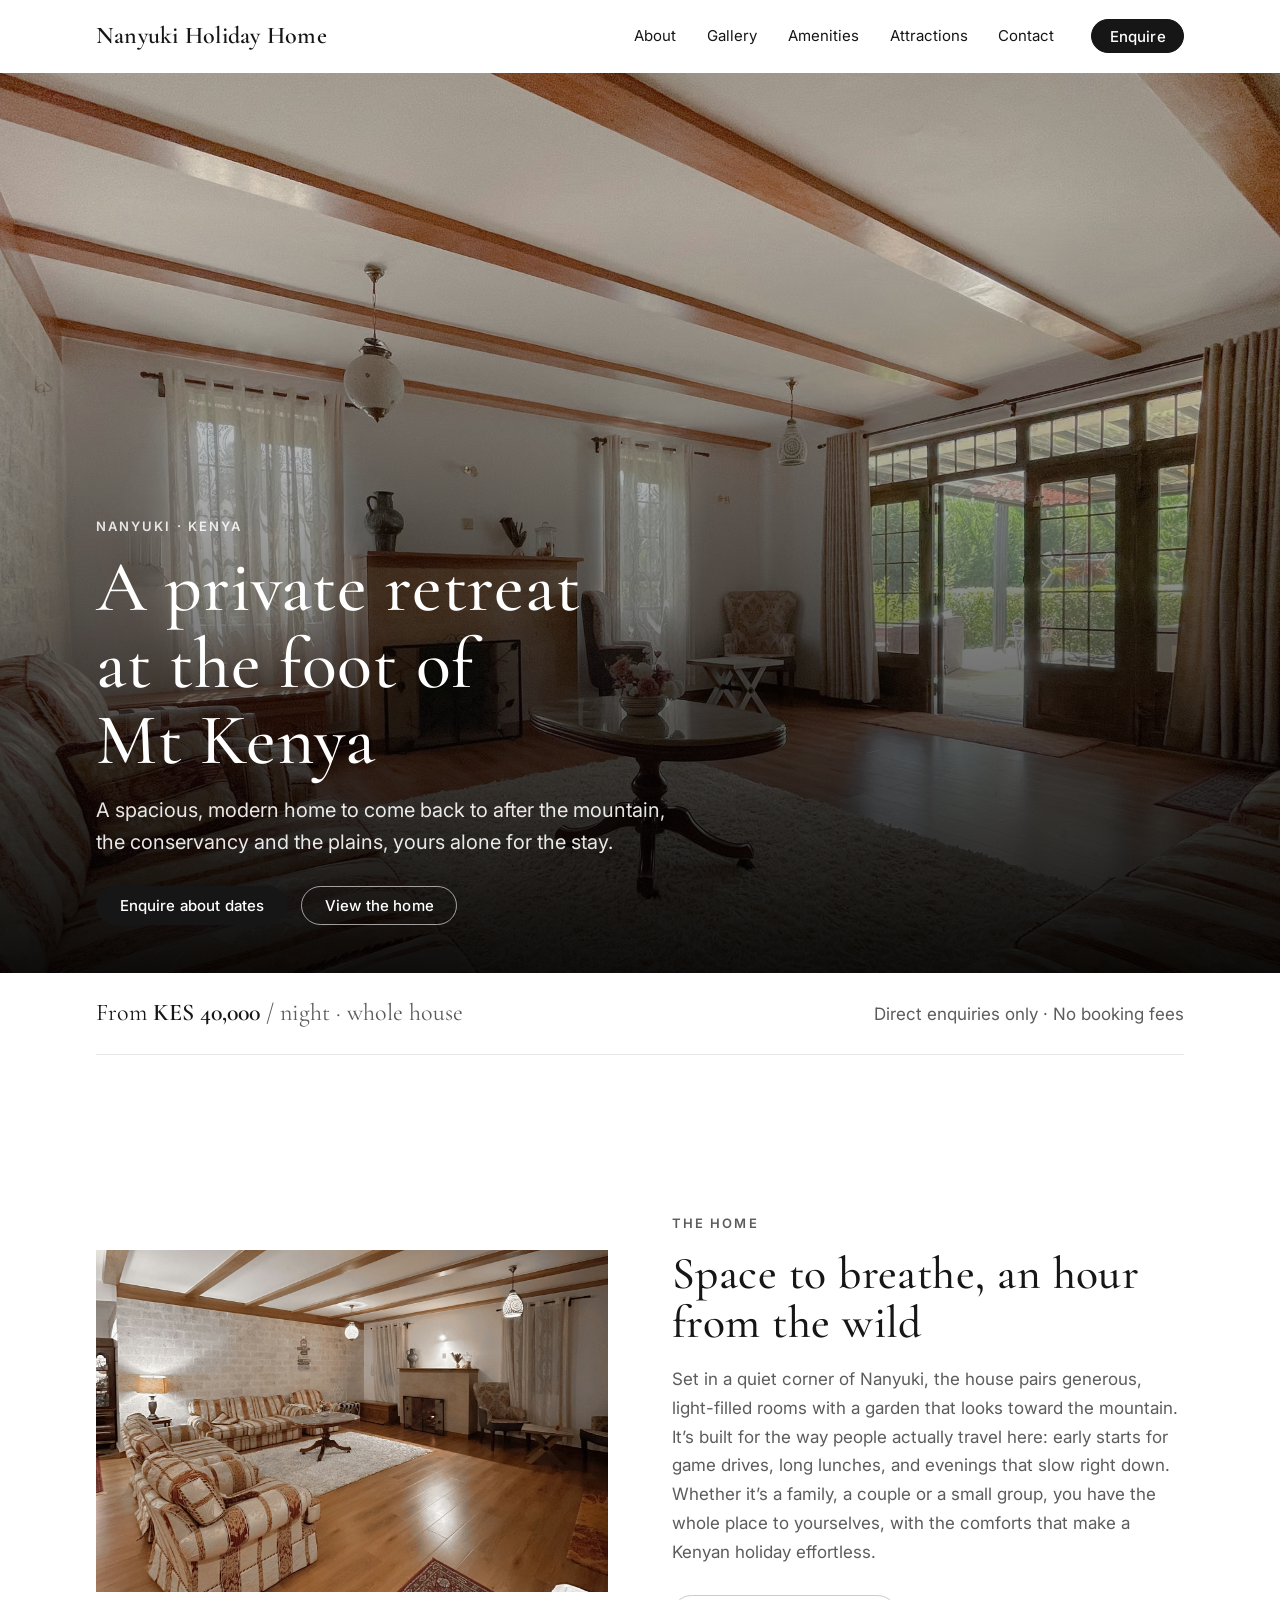
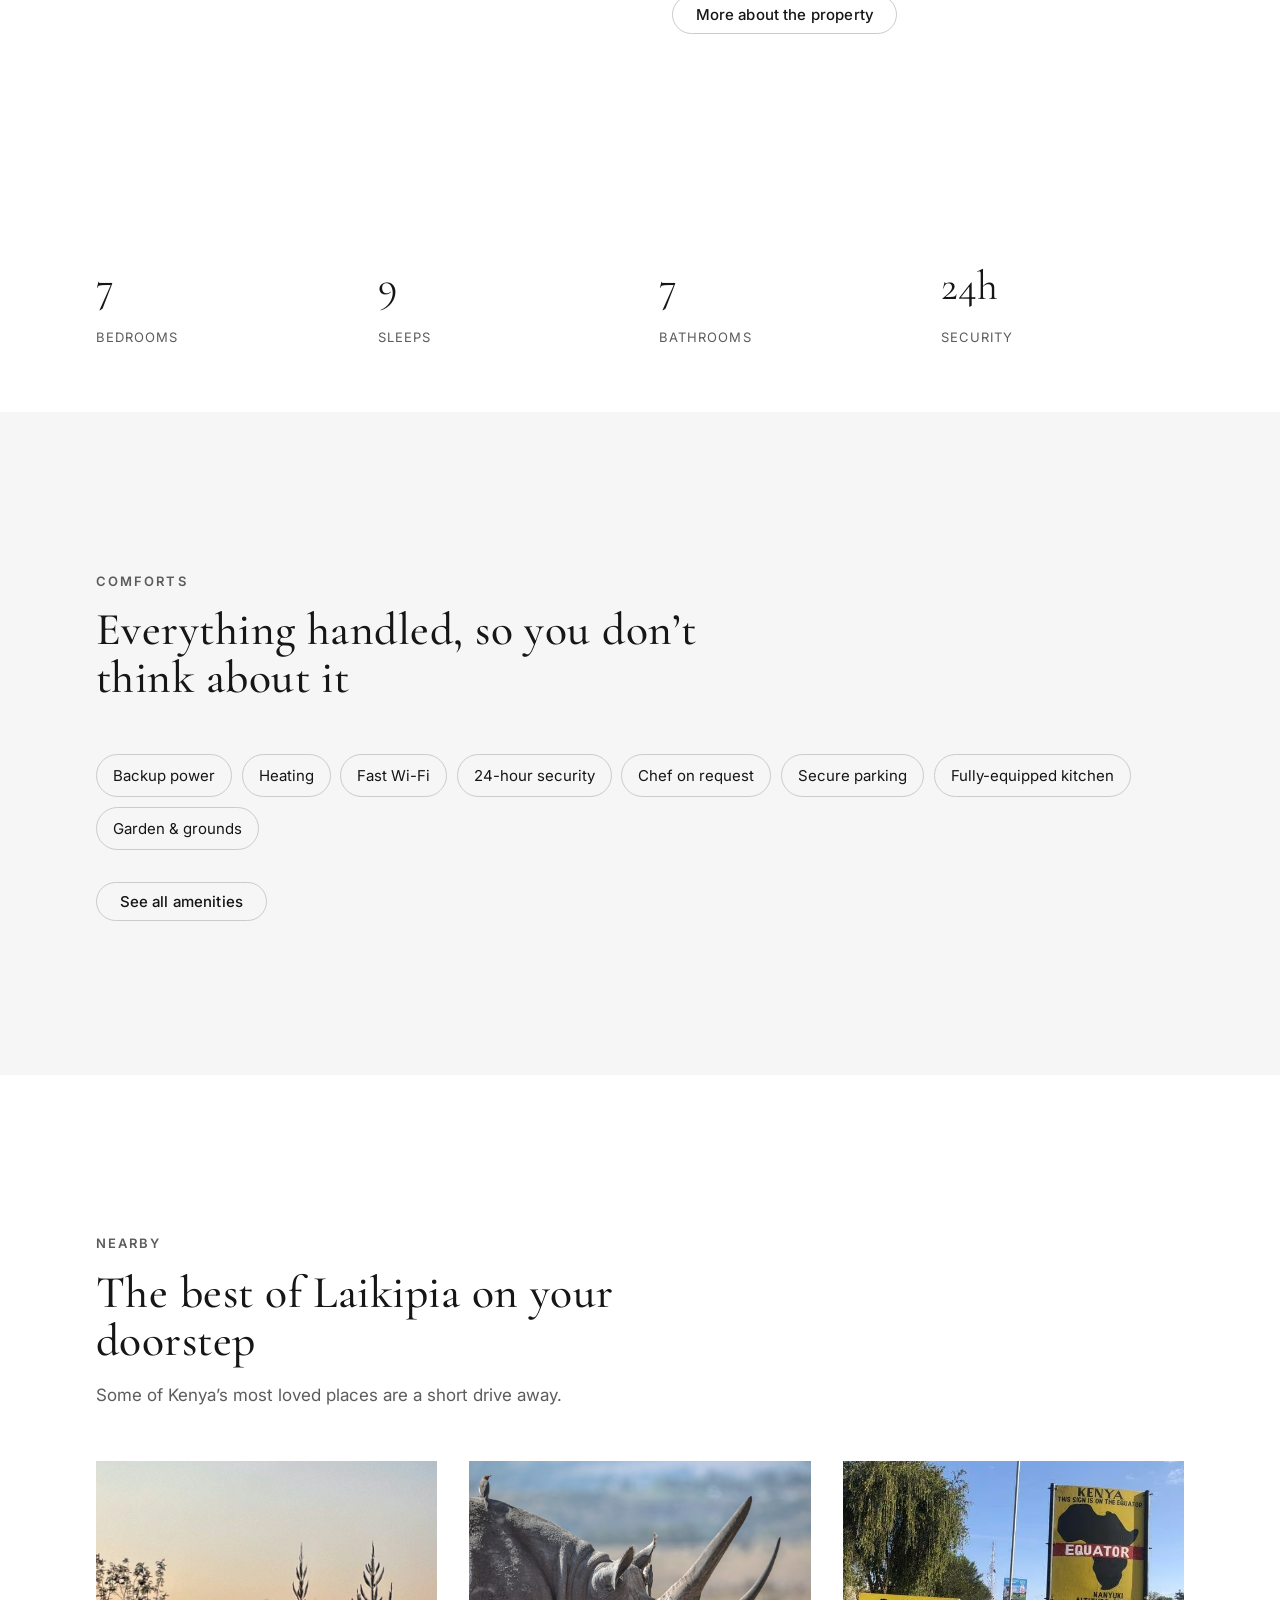
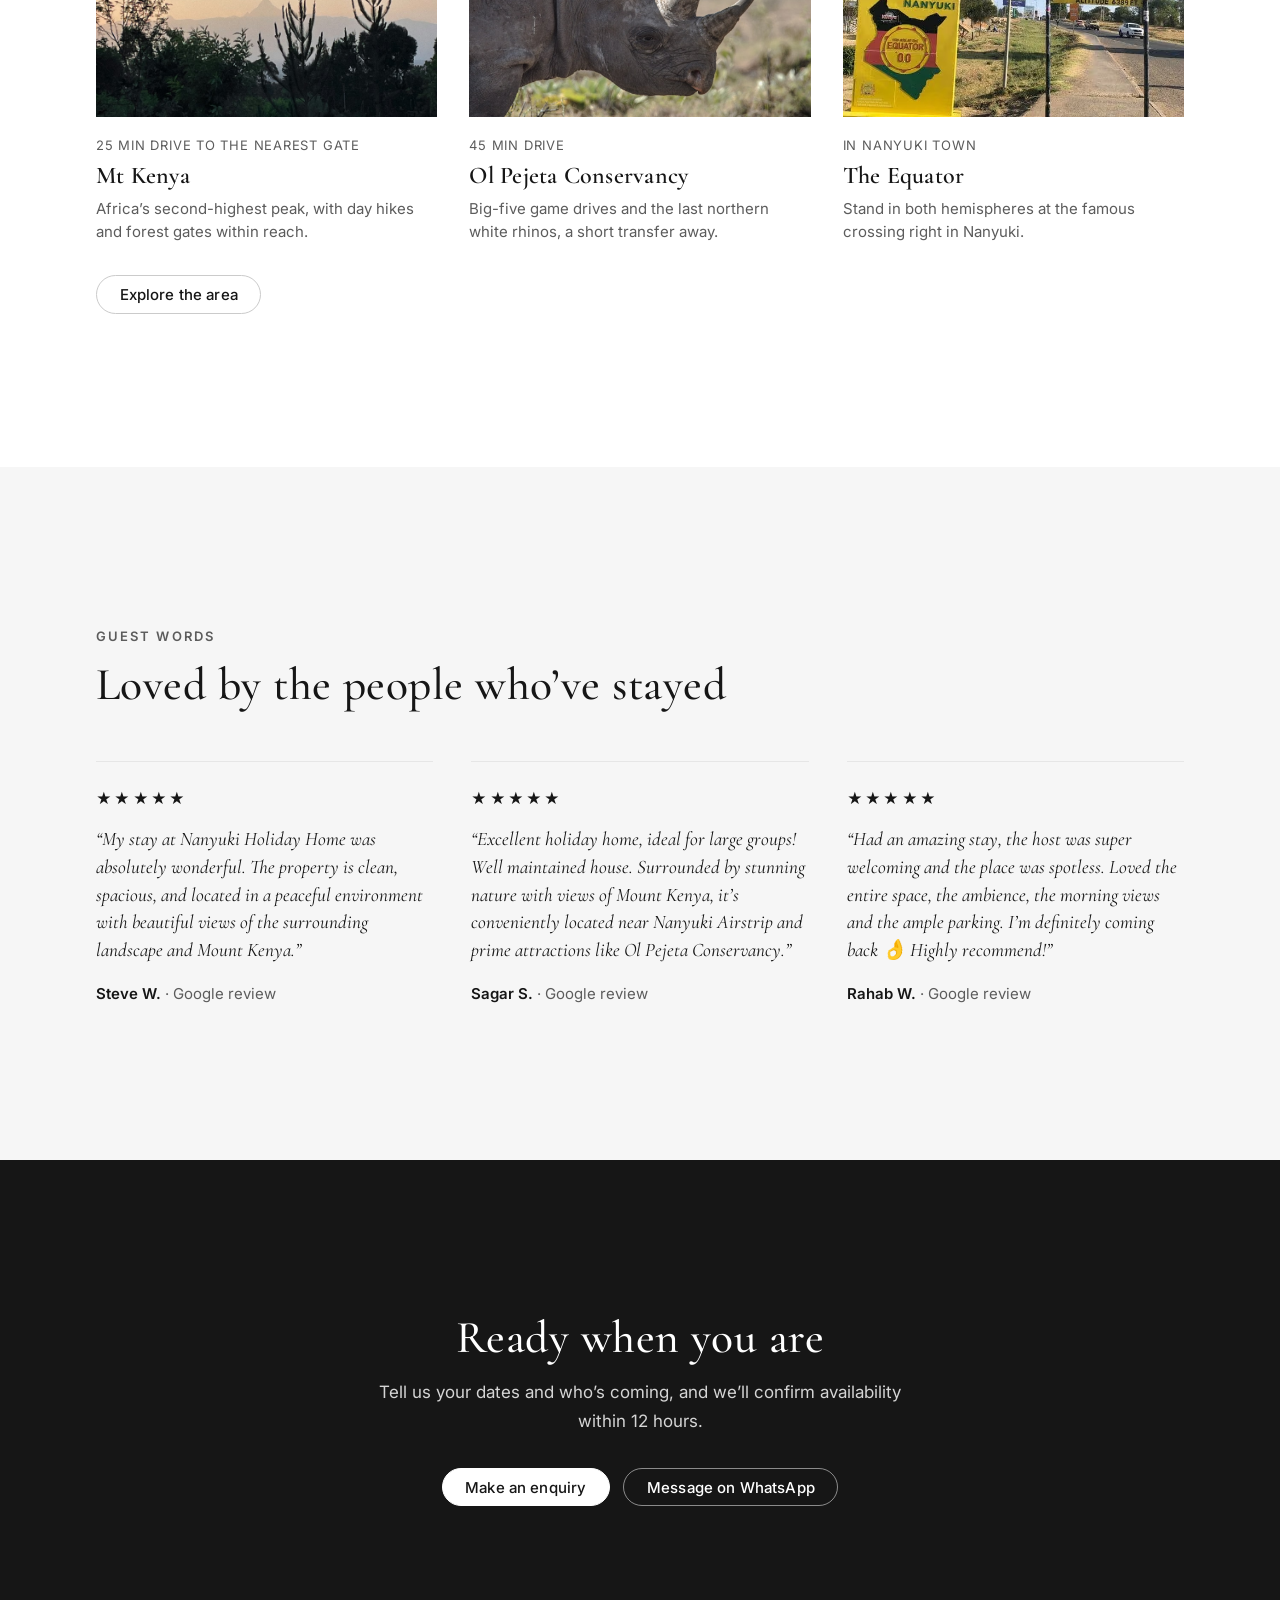
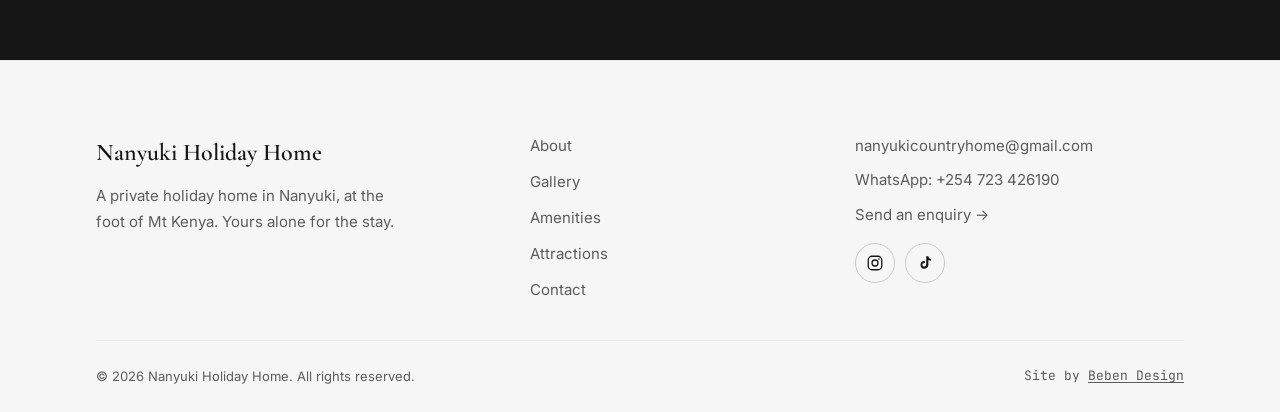
==== commit 19a8136d: "room update" ====
--- a/docs/index.html
+++ b/docs/index.html
@@ -125,9 +125,9 @@
     <section class="section--tight">
       <div class="container">
         <div class="facts" data-stagger>
-          <div class="fact reveal"><div class="n">5</div><div class="k">Bedrooms</div></div>
-          <div class="fact reveal"><div class="n">8</div><div class="k">Sleeps</div></div>
-          <div class="fact reveal"><div class="n">5</div><div class="k">Bathrooms</div></div>
+          <div class="fact reveal"><div class="n">7</div><div class="k">Bedrooms</div></div>
+          <div class="fact reveal"><div class="n">9</div><div class="k">Sleeps</div></div>
+          <div class="fact reveal"><div class="n">7</div><div class="k">Bathrooms</div></div>
           <div class="fact reveal"><div class="n">24h</div><div class="k">Security</div></div>
         </div>
       </div>
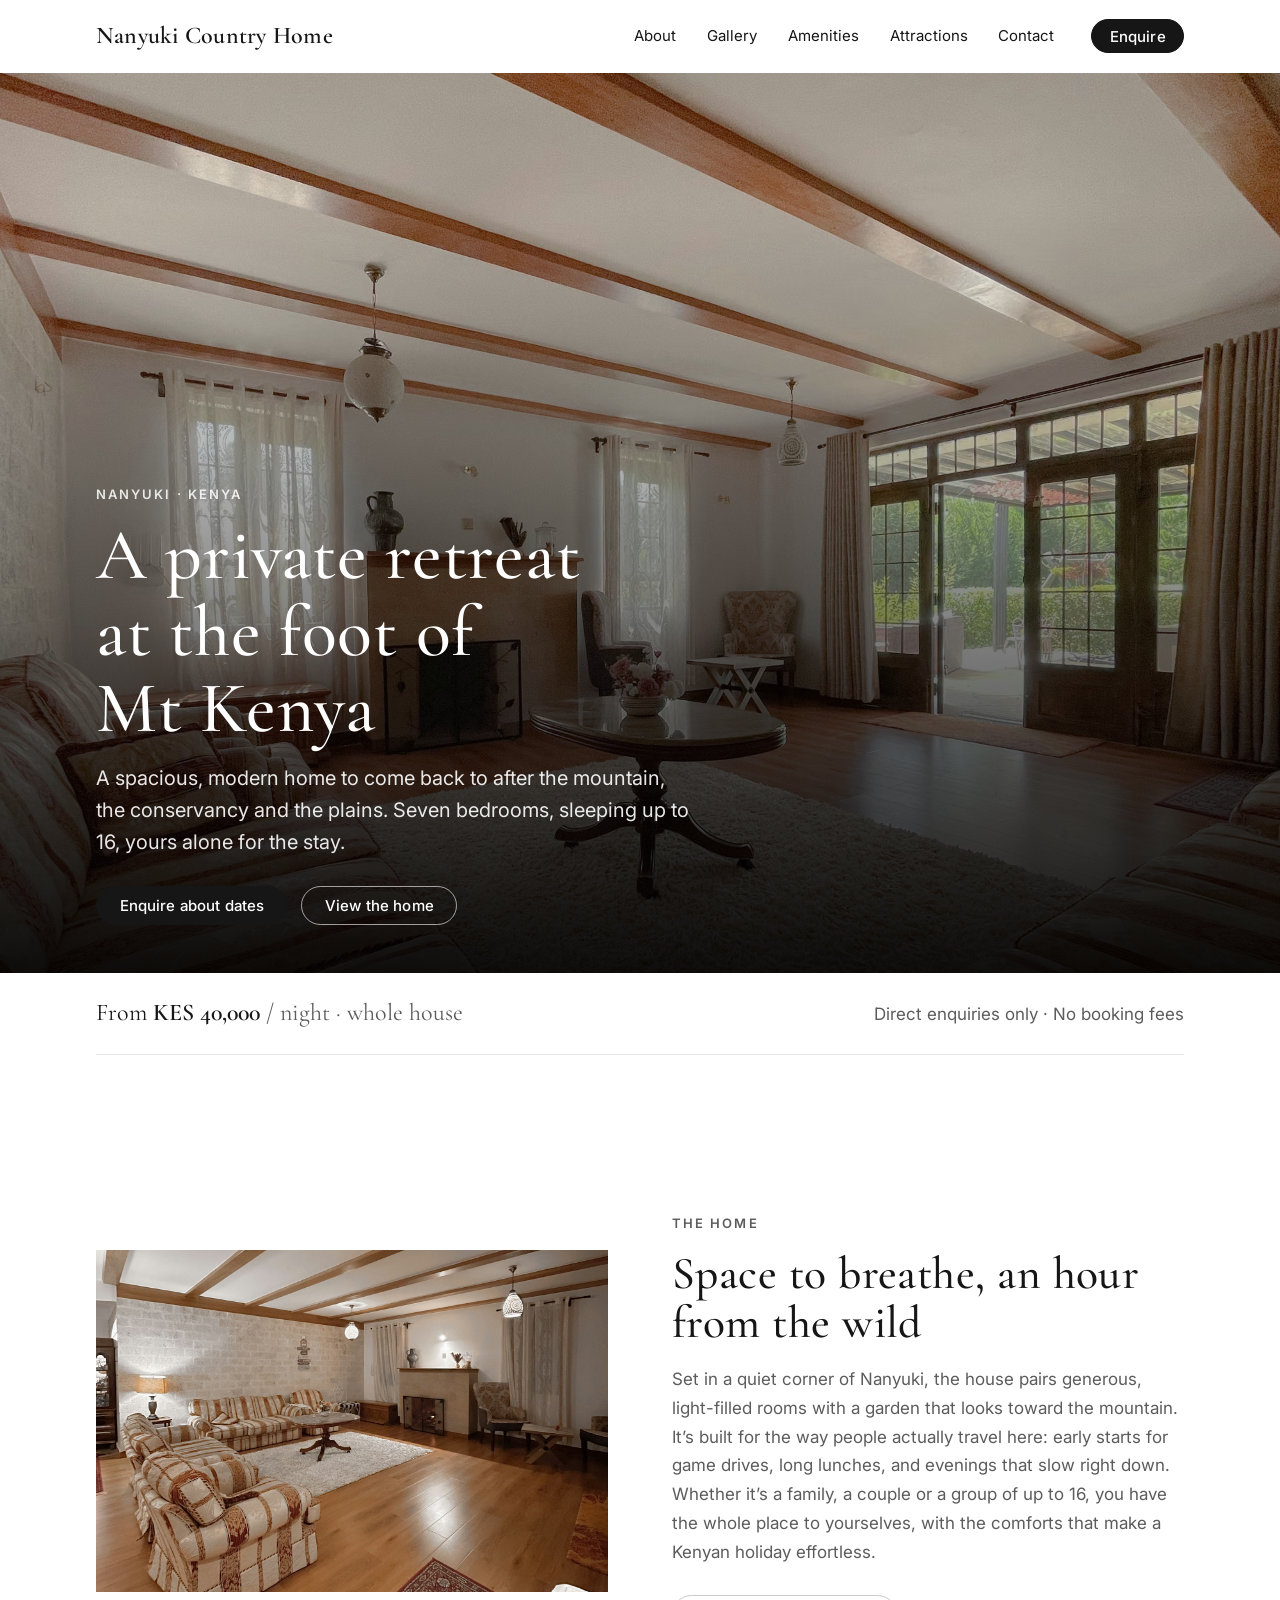
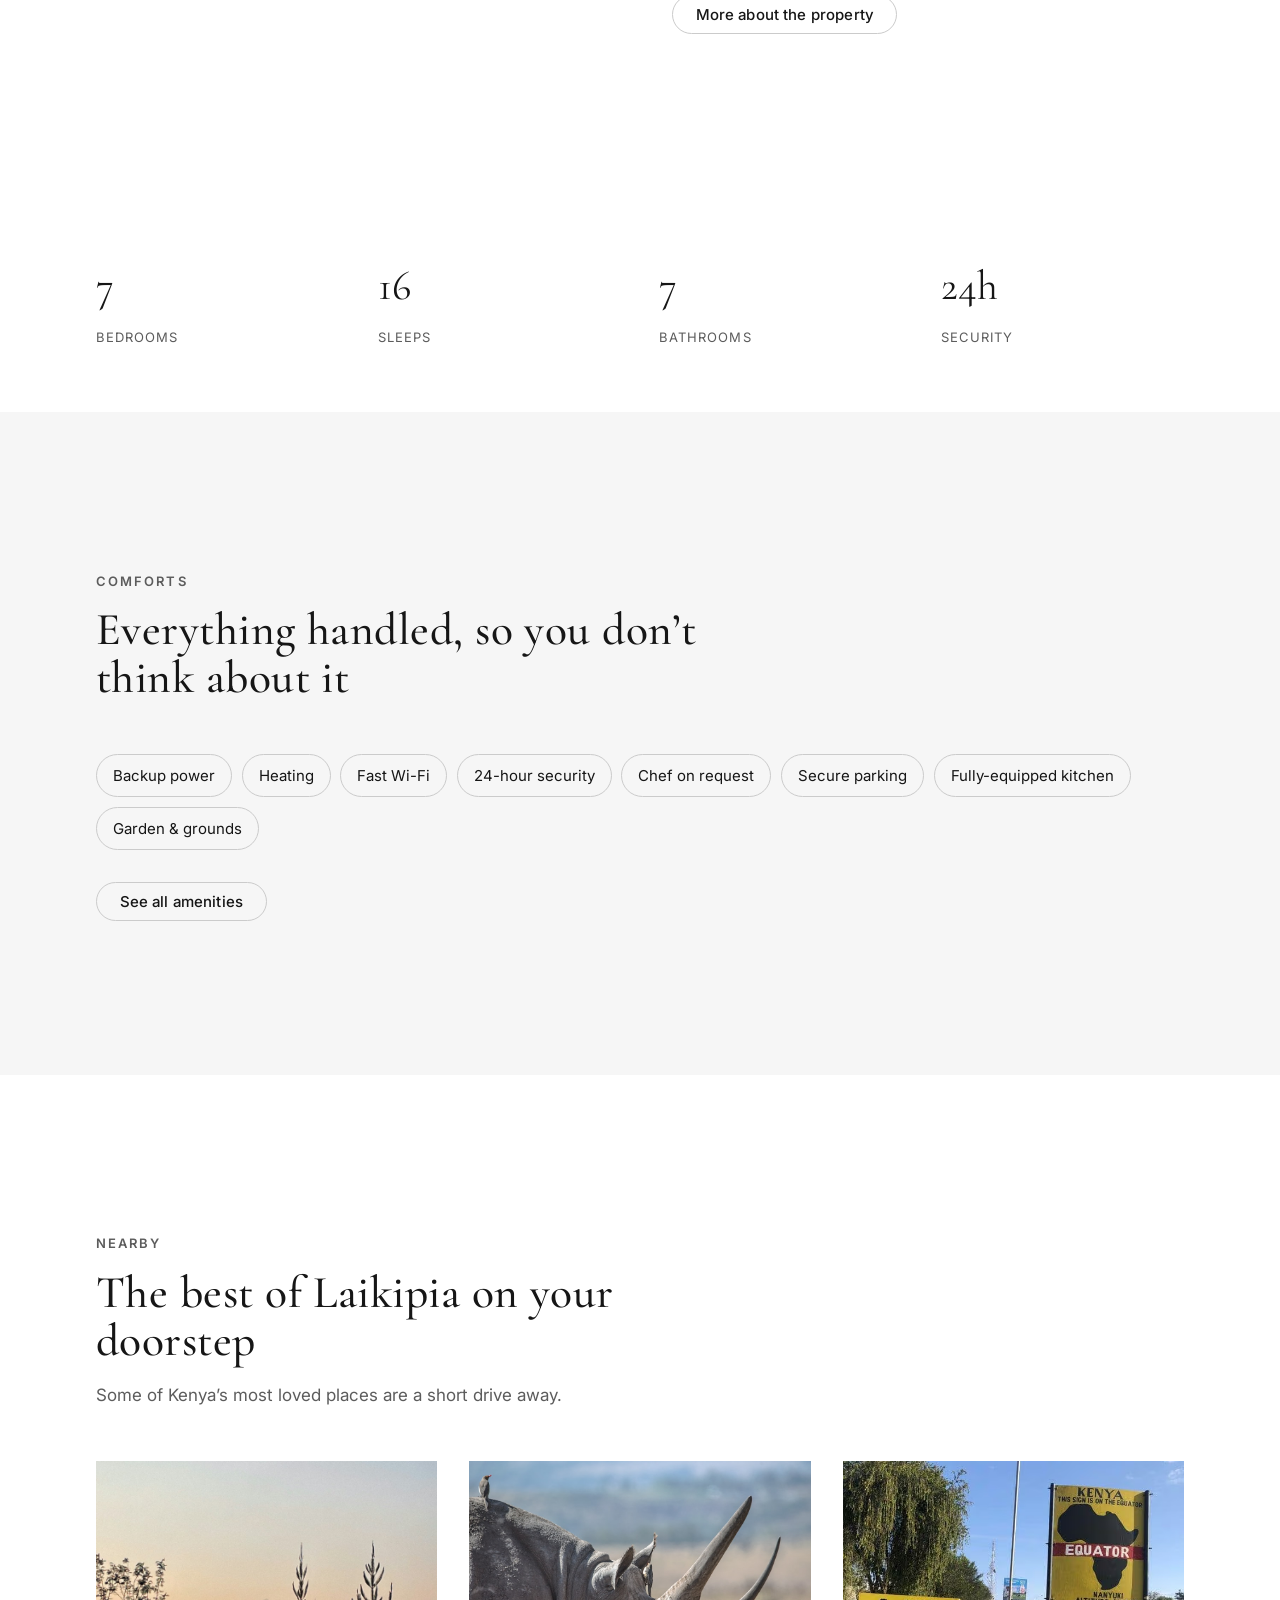
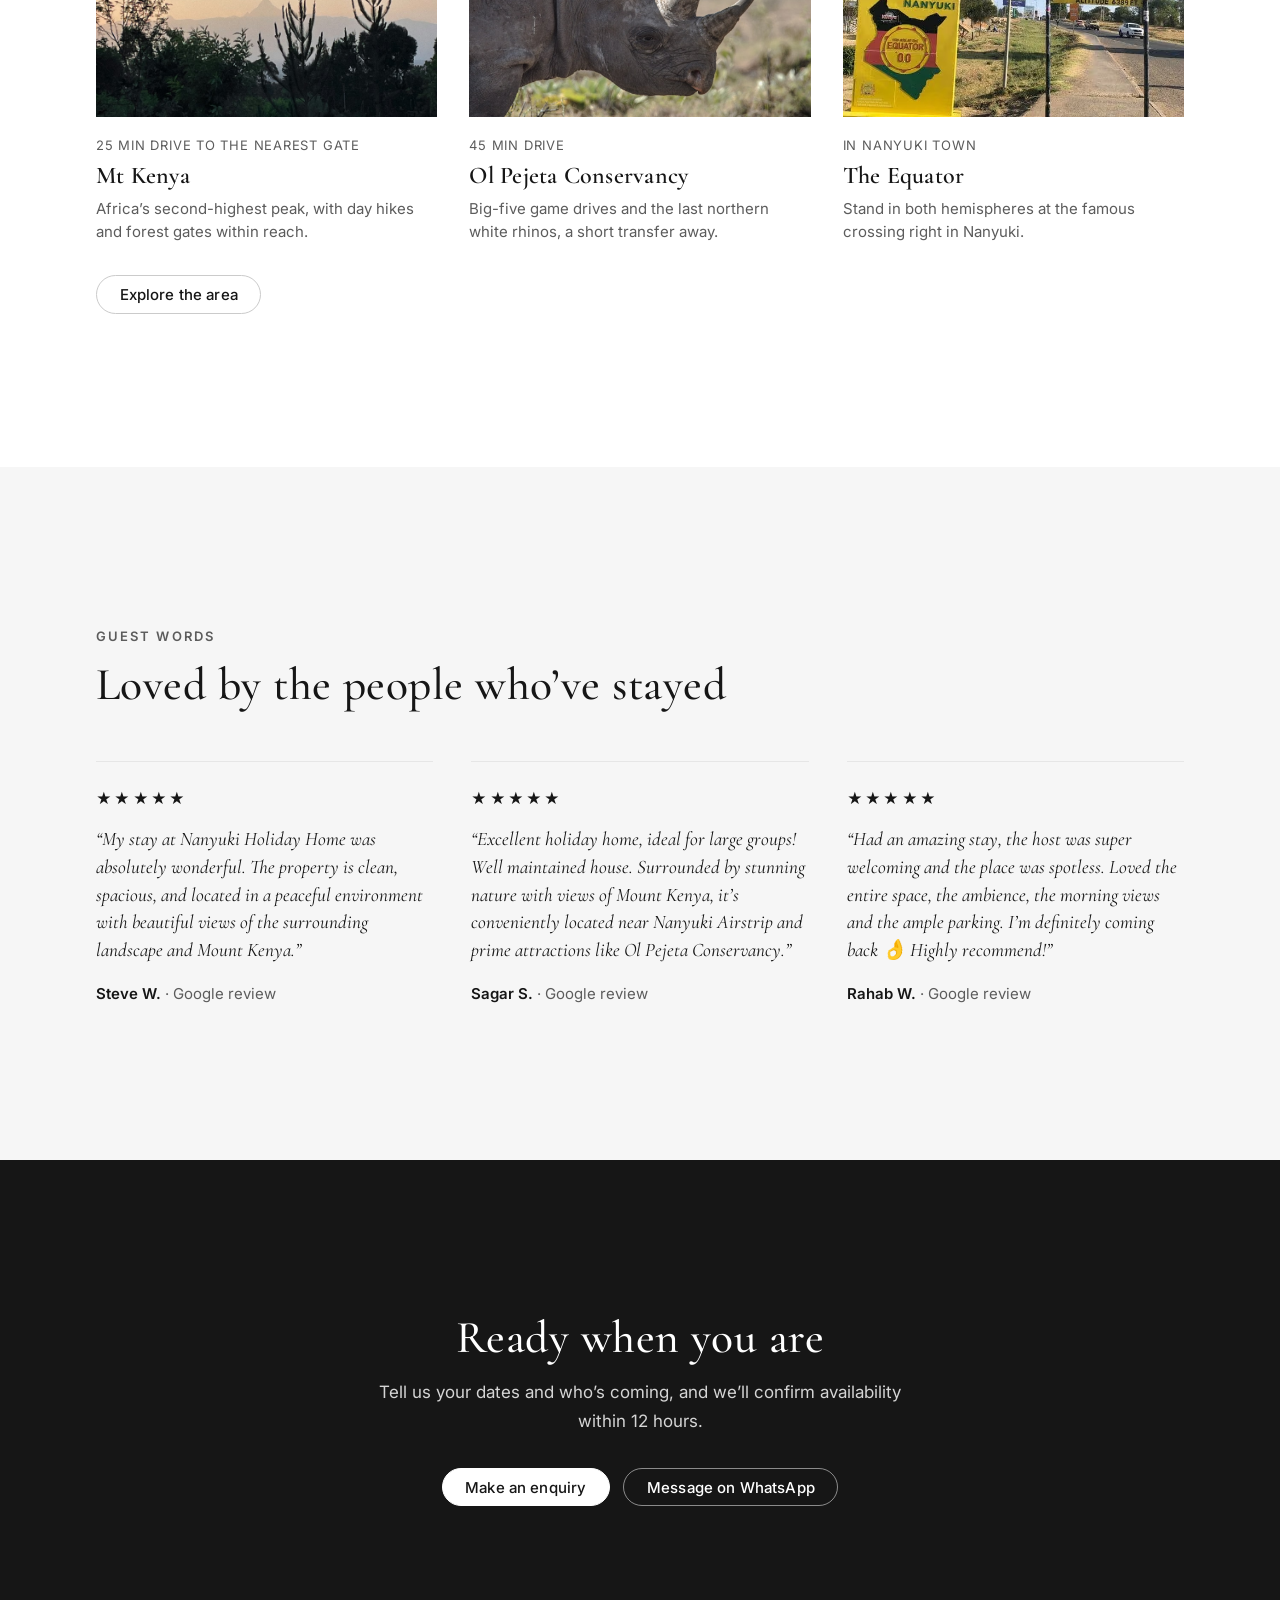
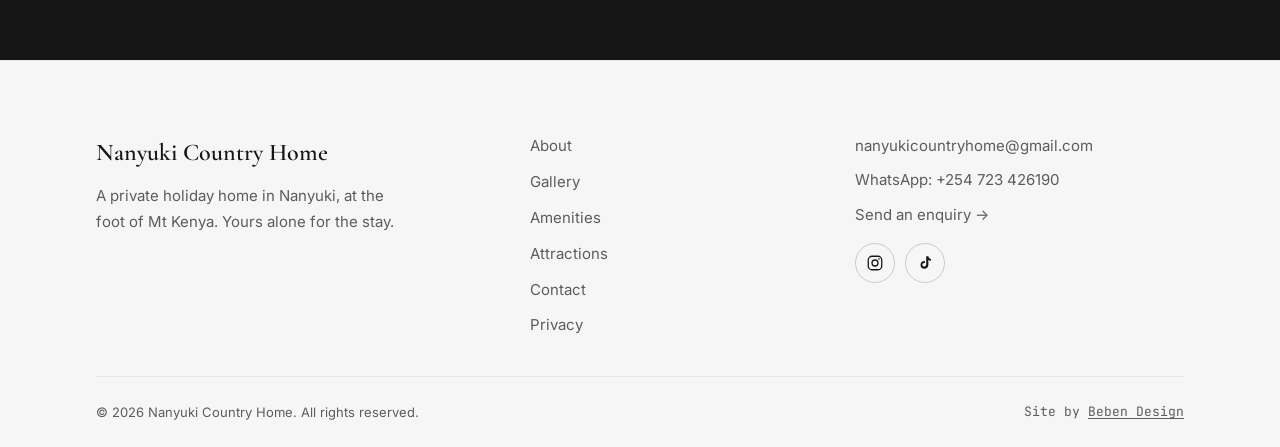
==== commit 3f41e600: "Rebrand to Nanyuki Country Home, SEO pass, privacy policy, live form The deployed build still carrie" ====
--- a/docs/index.html
+++ b/docs/index.html
@@ -3,18 +3,22 @@
 <head>
   <meta charset="utf-8">
   <meta name="viewport" content="width=device-width, initial-scale=1">
-  <title>Nanyuki Holiday Home | A private retreat at the foot of Mt Kenya</title>
-  <meta name="description" content="A spacious private holiday home in Nanyuki, Kenya, minutes from Mt Kenya and Ol Pejeta. Enquire directly for stays. Backup power, fast internet, chef on request.">
-
-  <!-- Swap REPLACE-WITH-DOMAIN for the live domain once it's set. og:image must be an absolute URL for WhatsApp / Facebook link previews. -->
-  <link rel="canonical" href="https://REPLACE-WITH-DOMAIN/">
+  <title>Nanyuki Country Home | Private Holiday House, Mt Kenya</title>
+  <meta name="description" content="A private 7-bedroom holiday home in Nanyuki, Kenya, sleeping up to 16. Whole house only, from KES 40,000 a night, minutes from Mt Kenya and Ol Pejeta.">
+
+  <link rel="canonical" href="https://nanyukicountryhome.com/">
   <meta property="og:type" content="website">
-  <meta property="og:site_name" content="Nanyuki Holiday Home">
-  <meta property="og:title" content="Nanyuki Holiday Home | A private retreat at the foot of Mt Kenya">
-  <meta property="og:description" content="A spacious private holiday home in Nanyuki, Kenya. Enquire directly for stays.">
-  <meta property="og:url" content="https://REPLACE-WITH-DOMAIN/">
-  <meta property="og:image" content="https://REPLACE-WITH-DOMAIN/assets/img/og-cover.jpg">
+  <meta property="og:site_name" content="Nanyuki Country Home">
+  <meta property="og:title" content="Nanyuki Country Home | Private Holiday House, Mt Kenya">
+  <meta property="og:description" content="A private holiday home in Nanyuki, Kenya. Seven bedrooms, sleeps up to 16, the whole house yours alone.">
+  <meta property="og:url" content="https://nanyukicountryhome.com/">
+  <meta property="og:locale" content="en_KE">
+  <meta property="og:image" content="https://nanyukicountryhome.com/assets/img/og-cover.jpg">
+  <meta property="og:image:width" content="1200">
+  <meta property="og:image:height" content="630">
+  <meta property="og:image:alt" content="The living room at Nanyuki Country Home, opening onto the garden">
   <meta name="twitter:card" content="summary_large_image">
+  <meta name="twitter:image" content="https://nanyukicountryhome.com/assets/img/og-cover.jpg">
 
   <link rel="icon" href="assets/img/favicon.svg" type="image/svg+xml">
   <link rel="alternate icon" href="assets/img/favicon-32.png">
@@ -26,18 +30,28 @@
   <link rel="preconnect" href="https://fonts.gstatic.com" crossorigin>
   <link href="https://fonts.googleapis.com/css2?family=Cormorant+Garamond:ital,wght@0,400;0,500;0,600;1,500;1,600&family=Inter:wght@400;500;600&family=JetBrains+Mono:wght@400;500&display=swap" rel="stylesheet">
   <link rel="stylesheet" href="assets/css/styles.css">
-
-  <!-- Structured data: helps Google Search + Maps. Replace phone/address once confirmed. -->
+  <link rel="preload" as="image" type="image/avif" href="assets/img/hero-living.avif" fetchpriority="high">
+
+  <!-- Structured data: LodgingBusiness for Google Search + Maps. Keep in step with the
+       visible copy (rates, capacity, amenities) whenever those change. -->
   <script type="application/ld+json">
   {
     "@context": "https://schema.org",
     "@type": "LodgingBusiness",
-    "name": "Nanyuki Holiday Home",
-    "description": "A private holiday home in Nanyuki, Kenya, at the foot of Mt Kenya.",
-    "url": "https://REPLACE-WITH-DOMAIN/",
-    "image": "https://REPLACE-WITH-DOMAIN/assets/img/og-cover.jpg",
+    "@id": "https://nanyukicountryhome.com/#lodging",
+    "name": "Nanyuki Country Home",
+    "description": "A private holiday home in Nanyuki, Kenya, at the foot of Mt Kenya. Seven bedrooms sleeping up to 16, with the whole house yours alone for the stay.",
+    "url": "https://nanyukicountryhome.com/",
+    "image": [
+      "https://nanyukicountryhome.com/assets/img/og-cover.jpg",
+      "https://nanyukicountryhome.com/assets/img/hero-living.avif",
+      "https://nanyukicountryhome.com/assets/img/gal-bedroom-main.avif",
+      "https://nanyukicountryhome.com/assets/img/gal-terrace.avif"
+    ],
     "telephone": "+254-723-426190",
+    "email": "nanyukicountryhome@gmail.com",
     "priceRange": "KES 40,000-60,000 per night (whole house)",
+    "currenciesAccepted": "KES",
     "address": {
       "@type": "PostalAddress",
       "addressLocality": "Nanyuki",
@@ -45,13 +59,34 @@
       "addressCountry": "KE"
     },
     "geo": { "@type": "GeoCoordinates", "latitude": -0.0559771, "longitude": 37.0223397 },
+    "hasMap": "https://maps.google.com/?cid=17616530796372288593",
+    "sameAs": [
+      "https://www.instagram.com/nanyuki.country.home/",
+      "https://www.tiktok.com/@nanyukicountryhome",
+      "https://maps.google.com/?cid=17616530796372288593"
+    ],
+    "numberOfRooms": 7,
+    "checkinTime": "14:00",
+    "checkoutTime": "10:00",
+    "smokingAllowed": false,
     "amenityFeature": [
       { "@type": "LocationFeatureSpecification", "name": "Backup power", "value": true },
       { "@type": "LocationFeatureSpecification", "name": "Heating", "value": true },
       { "@type": "LocationFeatureSpecification", "name": "Fast internet", "value": true },
       { "@type": "LocationFeatureSpecification", "name": "24-hour security", "value": true },
-      { "@type": "LocationFeatureSpecification", "name": "Chef on request", "value": true }
-    ]
+      { "@type": "LocationFeatureSpecification", "name": "Chef on request", "value": true },
+      { "@type": "LocationFeatureSpecification", "name": "Secure parking", "value": true },
+      { "@type": "LocationFeatureSpecification", "name": "Fully-equipped kitchen", "value": true },
+      { "@type": "LocationFeatureSpecification", "name": "Garden and grounds", "value": true },
+      { "@type": "LocationFeatureSpecification", "name": "Reliable hot and cold water", "value": true }
+    ],
+    "containsPlace": {
+      "@type": "Accommodation",
+      "name": "The whole house",
+      "occupancy": { "@type": "QuantitativeValue", "maxValue": 16, "unitText": "guests" },
+      "numberOfBedrooms": 7,
+      "numberOfBathroomsTotal": 7
+    }
   }
   </script>
 </head>
@@ -60,7 +95,7 @@
 
   <header class="site-header" id="siteHeader">
     <div class="container header-inner">
-      <a class="brand" href="index.html">Nanyuki Holiday Home</a>
+      <a class="brand" href="index.html">Nanyuki Country Home</a>
       <nav class="nav" id="primaryNav" aria-label="Primary">
         <a href="about.html">About</a>
         <a href="gallery.html">Gallery</a>
@@ -80,12 +115,12 @@
     <!-- HERO -->
     <section class="hero">
       <div class="hero-media">
-        <img src="assets/img/hero-living.avif" alt="The main living room at Nanyuki Holiday Home, opening onto the garden">
+        <img src="assets/img/hero-living.avif" alt="The main living room at Nanyuki Country Home, opening onto the garden" width="2400" height="1350" fetchpriority="high" decoding="async">
         <div class="hero-copy">
           <div class="container">
             <span class="eyebrow">Nanyuki · Kenya</span>
             <h1>A private retreat at the foot of Mt&nbsp;Kenya</h1>
-            <p class="lead">A spacious, modern home to come back to after the mountain, the conservancy and the plains, yours alone for the stay.</p>
+            <p class="lead">A spacious, modern home to come back to after the mountain, the conservancy and the plains. Seven bedrooms, sleeping up to 16, yours alone for the stay.</p>
             <div class="btn-row">
               <a class="btn btn--primary" href="contact.html#enquire">Enquire about dates</a>
               <a class="btn btn--ghost" href="gallery.html">View the home</a>
@@ -106,13 +141,13 @@
       <div class="container">
         <div class="split">
           <div class="split-media reveal">
-            <img src="assets/img/living-wide.avif" alt="The open-plan living area at Nanyuki Holiday Home">
+            <img src="assets/img/living-wide.avif" alt="The open-plan living area at Nanyuki Country Home" width="1600" height="1067" loading="lazy" decoding="async">
           </div>
           <div class="split-copy">
             <span class="eyebrow reveal">The home</span>
             <h2 class="reveal">Space to breathe, an hour from the wild</h2>
             <p class="reveal muted">Set in a quiet corner of Nanyuki, the house pairs generous, light-filled rooms with a garden that looks toward the mountain. It’s built for the way people actually travel here: early starts for game drives, long lunches, and evenings that slow right down.</p>
-            <p class="reveal muted">Whether it’s a family, a couple or a small group, you have the whole place to yourselves, with the comforts that make a Kenyan holiday effortless.</p>
+            <p class="reveal muted">Whether it’s a family, a couple or a group of up to 16, you have the whole place to yourselves, with the comforts that make a Kenyan holiday effortless.</p>
             <div class="btn-row reveal">
               <a class="btn btn--ghost" href="about.html">More about the property</a>
             </div>
@@ -126,7 +161,7 @@
       <div class="container">
         <div class="facts" data-stagger>
           <div class="fact reveal"><div class="n">7</div><div class="k">Bedrooms</div></div>
-          <div class="fact reveal"><div class="n">9</div><div class="k">Sleeps</div></div>
+          <div class="fact reveal"><div class="n">16</div><div class="k">Sleeps</div></div>
           <div class="fact reveal"><div class="n">7</div><div class="k">Bathrooms</div></div>
           <div class="fact reveal"><div class="n">24h</div><div class="k">Security</div></div>
         </div>
@@ -166,7 +201,7 @@
         </div>
         <div class="card-grid" data-stagger>
           <article class="card reveal">
-            <div class="card-media"><img src="assets/img/attr-mtkenya.avif" alt="The peak of Mt Kenya at dusk, seen from the property"></div>
+            <div class="card-media"><img src="assets/img/attr-mtkenya.avif" alt="The peak of Mt Kenya at dusk, seen from the property" width="1600" height="1200" loading="lazy" decoding="async"></div>
             <div class="card-body">
               <p class="meta">25 min drive to the nearest gate</p>
               <h3>Mt Kenya</h3>
@@ -174,7 +209,7 @@
             </div>
           </article>
           <article class="card reveal">
-            <div class="card-media"><img src="assets/img/attr-olpejeta.jpg" alt="Ol Pejeta Conservancy"></div>
+            <div class="card-media"><img src="assets/img/attr-olpejeta.jpg" alt="Ol Pejeta Conservancy" width="1080" height="727" loading="lazy" decoding="async"></div>
             <div class="card-body">
               <p class="meta">45 min drive</p>
               <h3>Ol Pejeta Conservancy</h3>
@@ -182,7 +217,7 @@
             </div>
           </article>
           <article class="card reveal">
-            <div class="card-media"><img src="assets/img/attr-equator.avif" alt="The Equator signs beside the road at Nanyuki"></div>
+            <div class="card-media"><img src="assets/img/attr-equator.avif" alt="The Equator signs beside the road at Nanyuki" width="600" height="450" loading="lazy" decoding="async"></div>
             <div class="card-body">
               <p class="meta">In Nanyuki town</p>
               <h3>The Equator</h3>
@@ -230,7 +265,7 @@
         <p class="reveal">Tell us your dates and who’s coming, and we’ll confirm availability within 12 hours.</p>
         <div class="btn-row reveal">
           <a class="btn btn--primary" href="contact.html#enquire">Make an enquiry</a>
-          <a class="btn btn--ghost" href="https://wa.me/254723426190?text=Hi%2C%20I%27d%20like%20to%20enquire%20about%20a%20stay%20at%20Nanyuki%20Holiday%20Home" target="_blank" rel="noopener">Message on WhatsApp</a>
+          <a class="btn btn--ghost" href="https://wa.me/254723426190?text=Hi%2C%20I%27d%20like%20to%20enquire%20about%20a%20stay%20at%20Nanyuki%20Country%20Home" target="_blank" rel="noopener">Message on WhatsApp</a>
         </div>
       </div>
     </section>
@@ -240,7 +275,7 @@
   <footer class="site-footer">
     <div class="container footer-grid">
       <div class="footer-brand">
-        <p class="footer-logo">Nanyuki Holiday Home</p>
+        <p class="footer-logo">Nanyuki Country Home</p>
         <p class="muted">A private holiday home in Nanyuki, at the foot of Mt Kenya. Yours alone for the stay.</p>
       </div>
       <nav class="footer-nav" aria-label="Footer">
@@ -249,13 +284,14 @@
         <a href="amenities.html">Amenities</a>
         <a href="attractions.html">Attractions</a>
         <a href="contact.html">Contact</a>
+        <a href="privacy.html">Privacy</a>
       </nav>
       <div class="footer-contact">
         <a href="mailto:nanyukicountryhome@gmail.com">nanyukicountryhome@gmail.com</a>
         <a href="https://wa.me/254723426190" target="_blank" rel="noopener">WhatsApp: +254 723 426190</a>
         <a href="contact.html#enquire">Send an enquiry →</a>
         <div class="socials">
-          <a href="https://www.instagram.com/nanyukicountryhome/" aria-label="Instagram" target="_blank" rel="noopener">
+          <a href="https://www.instagram.com/nanyuki.country.home/" aria-label="Instagram" target="_blank" rel="noopener">
             <svg viewBox="0 0 24 24" fill="none" stroke="currentColor" stroke-width="1.7"><rect x="3" y="3" width="18" height="18" rx="5"/><circle cx="12" cy="12" r="4"/><circle cx="17.3" cy="6.7" r="1.1" fill="currentColor" stroke="none"/></svg>
           </a>
           <a href="https://www.tiktok.com/@nanyukicountryhome" aria-label="TikTok" target="_blank" rel="noopener">
@@ -265,7 +301,7 @@
       </div>
     </div>
     <div class="container footer-base">
-      <p>© <span id="year">2026</span> Nanyuki Holiday Home. All rights reserved.</p>
+      <p>© <span id="year">2026</span> Nanyuki Country Home. All rights reserved.</p>
       <p class="credit">Site by <a href="https://beben.design" target="_blank" rel="noopener">Beben Design</a></p>
     </div>
   </footer>
--- a/docs/assets/css/styles.css
+++ b/docs/assets/css/styles.css
@@ -1,5 +1,5 @@
 /* =========================================================================
-   Nanyuki Holiday Home - styles.css
+   Nanyuki Country Home - styles.css
    Minimalist editorial system. White bg, black ink, grey secondary.
    Display: Cormorant Garamond · Body/UI: Inter.
    ========================================================================= */
@@ -232,7 +232,9 @@
 .hero { position: relative; }
 .hero-media {
   position: relative;
-  width: 100vw;
+  /* 100% not 100vw: 100vw includes the scrollbar, which pushed the page into
+     horizontal scroll on desktop (a mobile-usability flag in Search Console). */
+  width: 100%;
   height: 100vh;
   height: 100svh;
   overflow: hidden;
@@ -458,6 +460,26 @@
 .footer-base p { font-size: var(--text-xs); color: var(--muted); }
 .footer-base a { color: var(--muted); text-decoration: underline; text-underline-offset: 2px; }
 .footer-base .credit, .footer-base .credit a { font-family: var(--font-mono); }
+
+/* ---- Legal / long-form prose (privacy policy) ------------------------- */
+.legal { max-width: 72ch; }
+.legal > * + * { margin-top: 1.1rem; }
+.legal h2 {
+  font-size: clamp(1.35rem, 1.15rem + 0.9vw, 1.75rem);
+  margin-top: clamp(2.25rem, 4vw, 3rem);
+}
+.legal h2:first-of-type { margin-top: 1.75rem; }
+.legal p, .legal li { color: var(--muted); }
+.legal b { color: var(--ink); font-weight: 600; }
+.legal ul { padding-left: 1.2rem; }
+.legal li { margin-top: 0.5rem; }
+.legal li::marker { color: var(--line-strong); }
+.legal a { text-decoration: underline; text-underline-offset: 2px; }
+.legal a:hover { color: var(--ink); }
+.legal-meta {
+  font-family: var(--font-mono); font-size: var(--text-xs); color: var(--muted);
+  padding-bottom: 1.25rem; border-bottom: 1px solid var(--line);
+}
 
 /* ---- Scroll reveal ---------------------------------------------------- */
 .reveal { opacity: 0; transform: translateY(18px); transition: opacity .8s var(--ease), transform .8s var(--ease); }
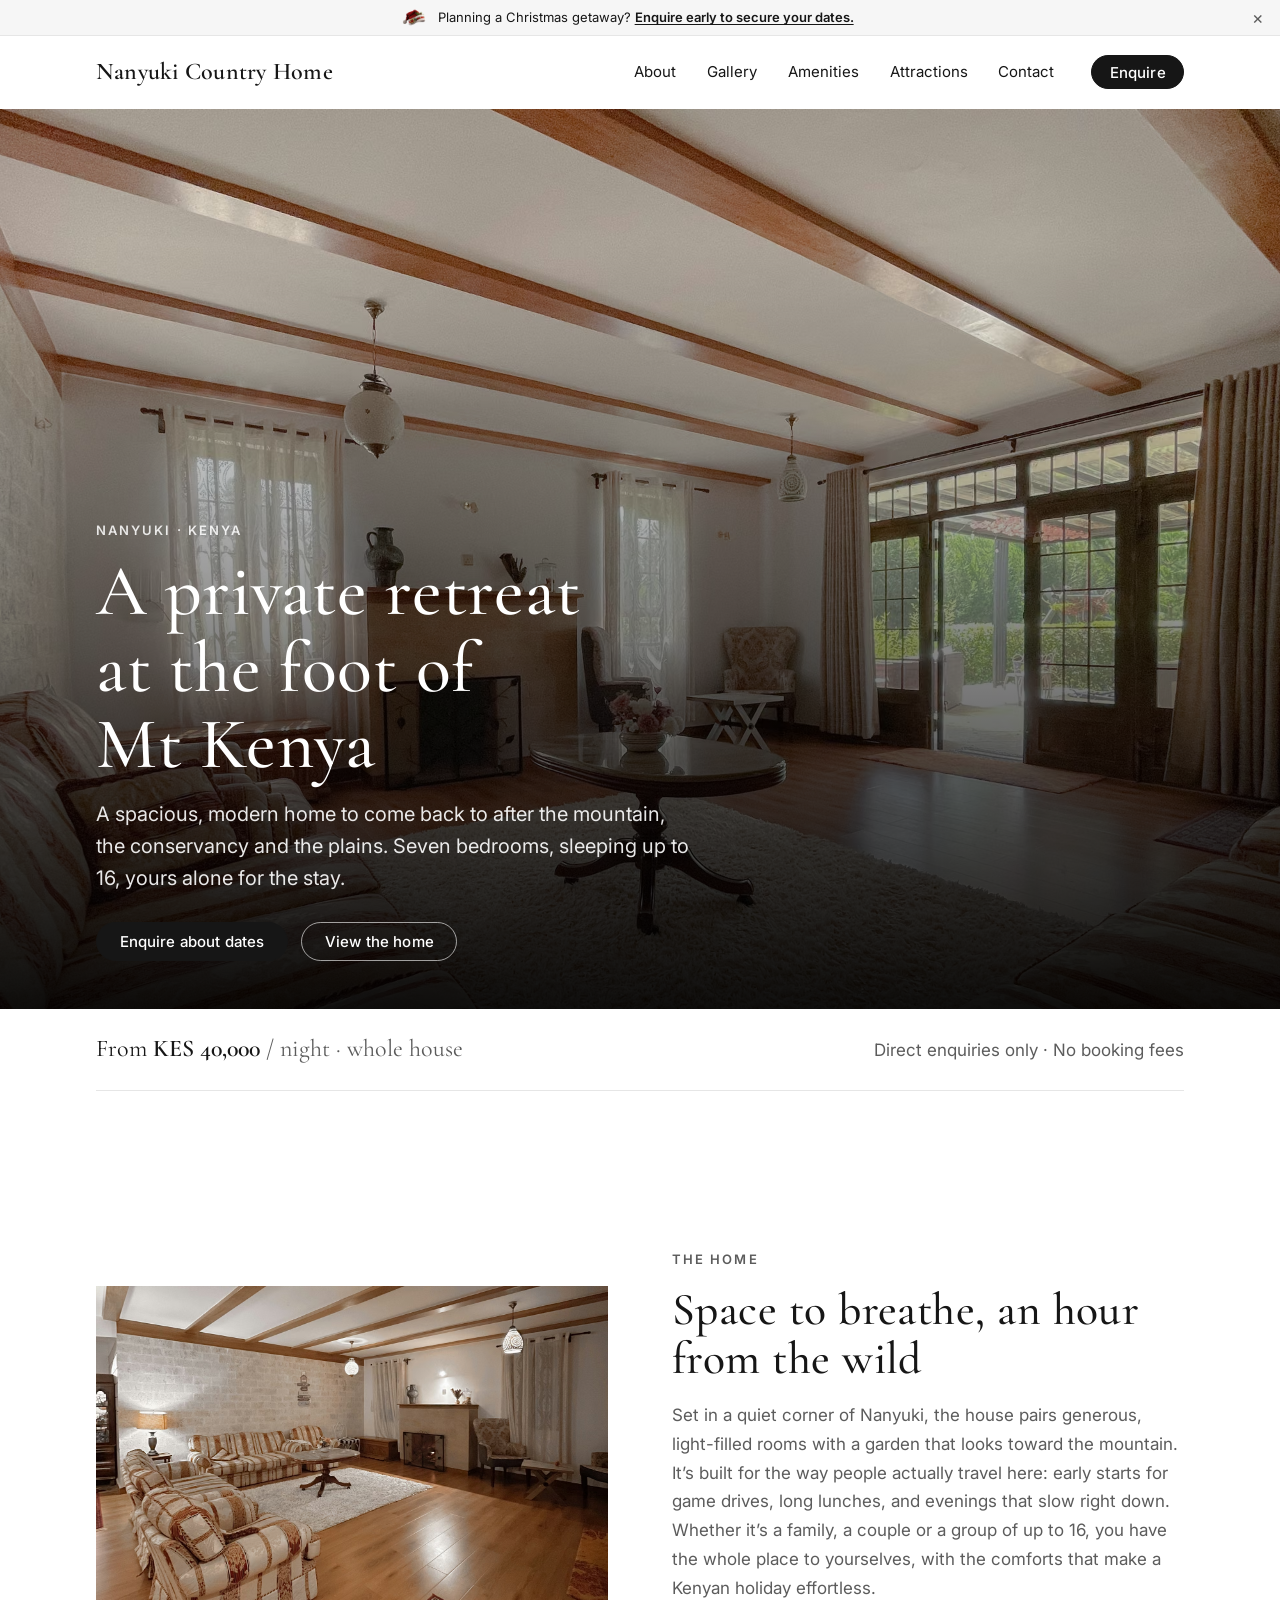
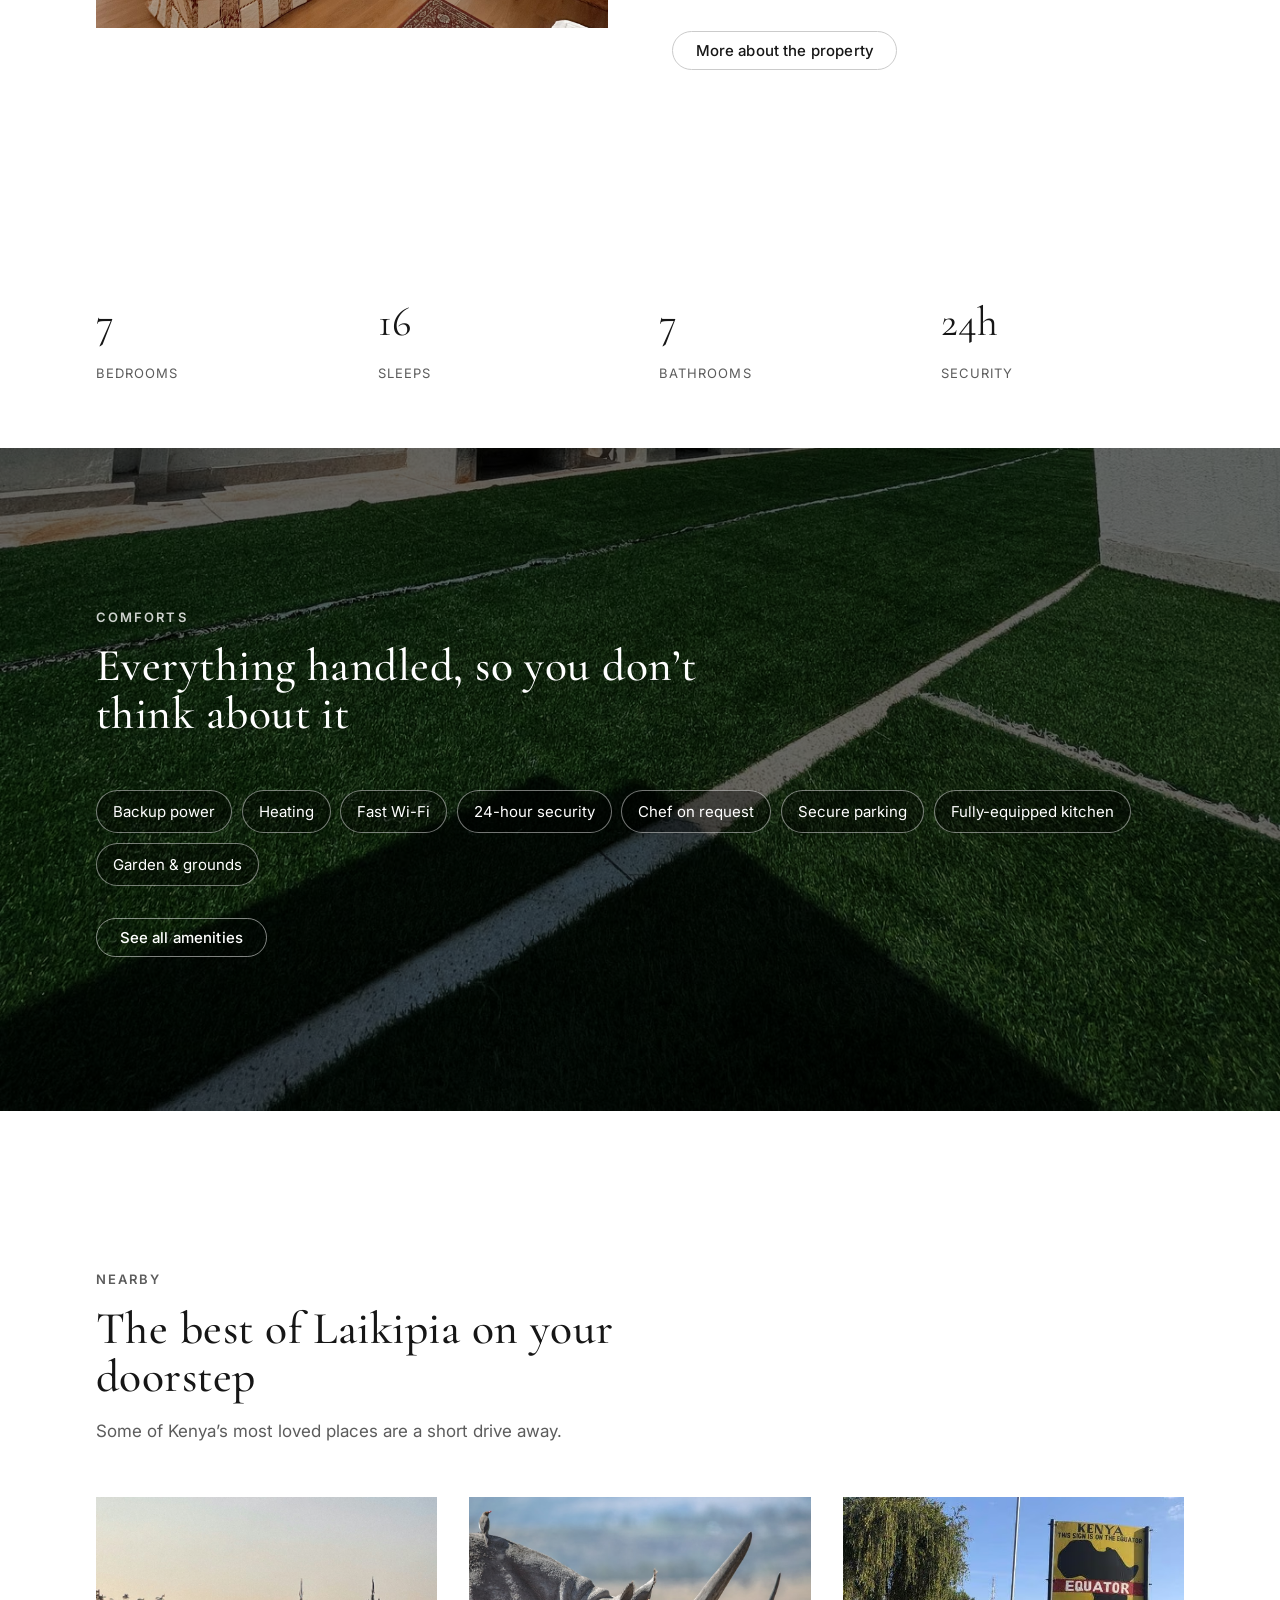
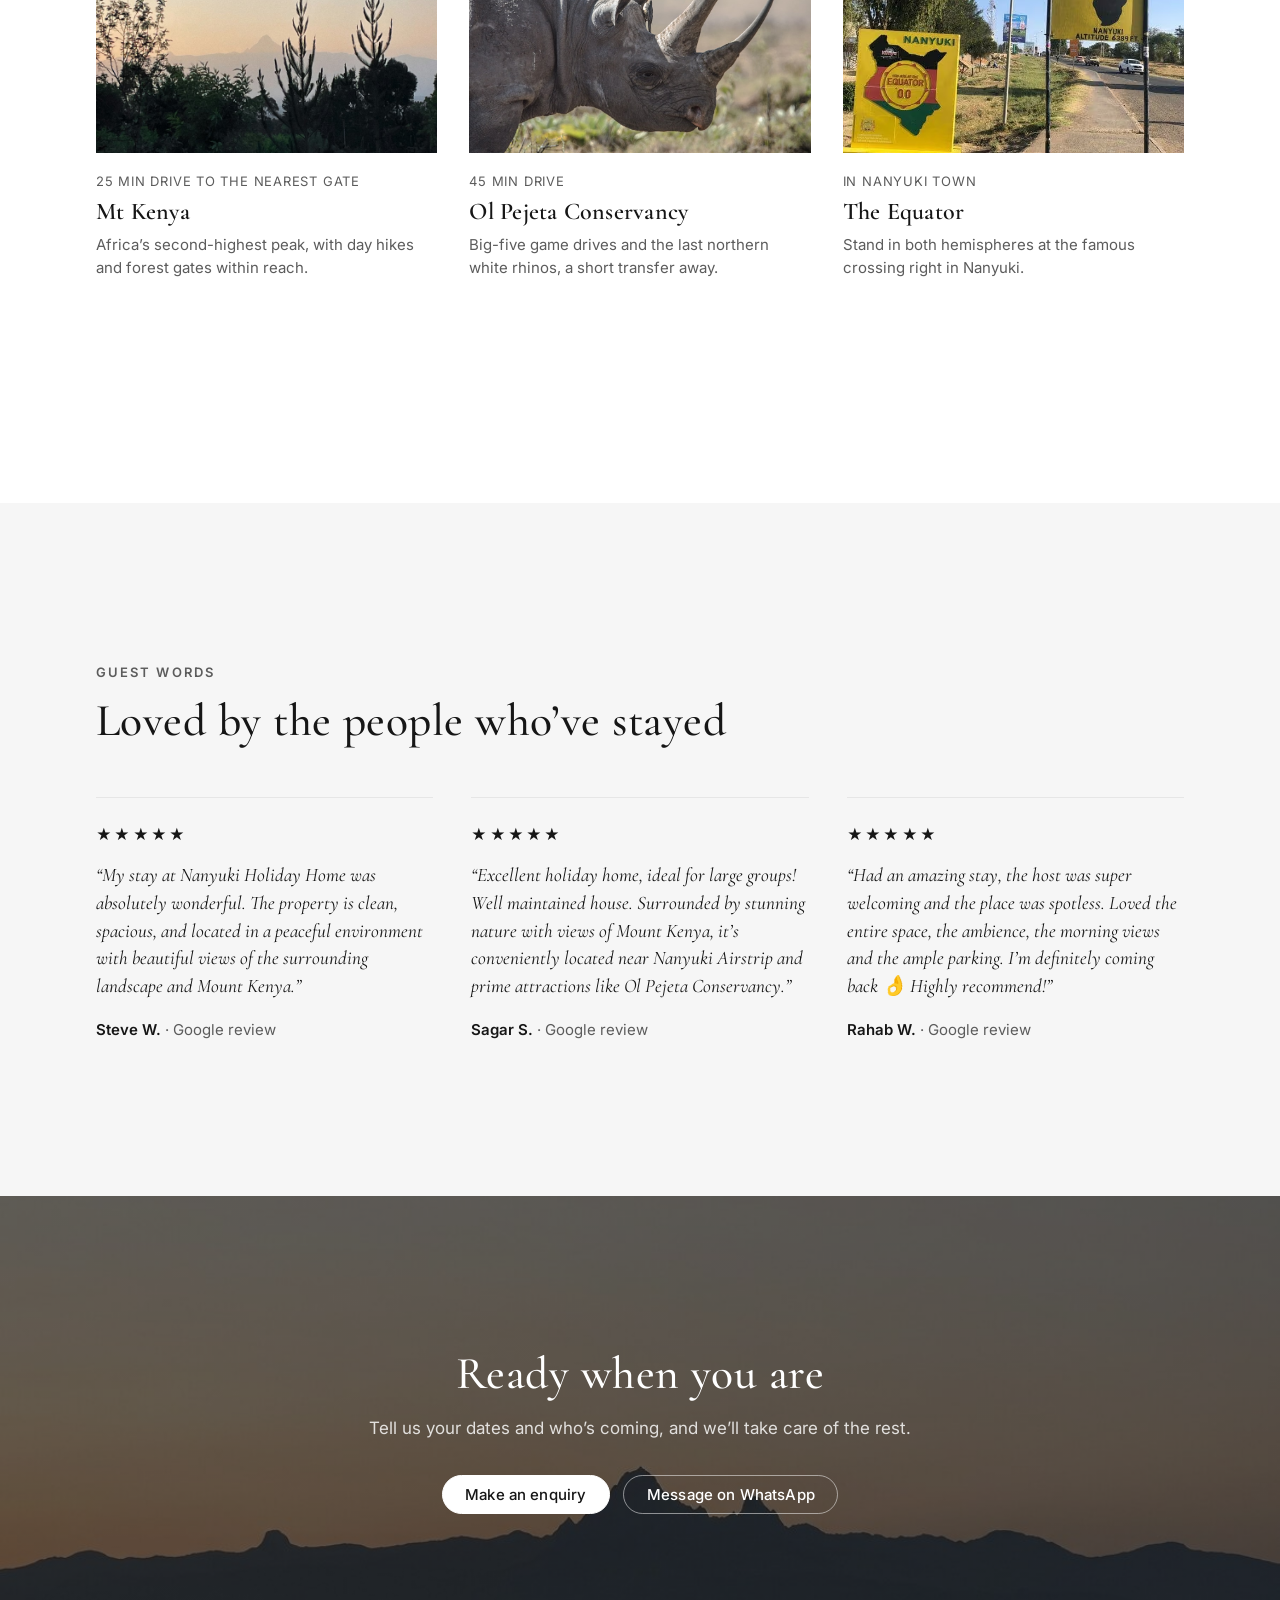
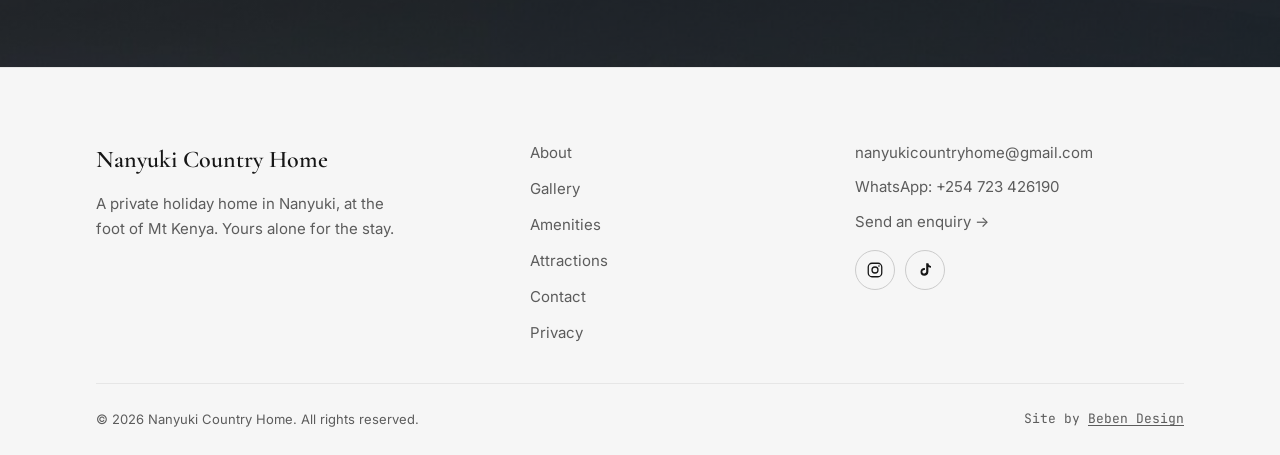
==== commit 7db2d2e6: "Seasonal banner, photo backdrops, CTA refresh - Slim sticky Christmas early-booking banner above nav" ====
--- a/docs/index.html
+++ b/docs/index.html
@@ -93,6 +93,15 @@
 <body>
   <a class="skip-link" href="#main">Skip to content</a>
 
+  <div class="top-stick">
+  <div class="xmas-banner" id="xmasBanner" role="region" aria-label="Christmas announcement">
+    <p class="xmas-banner__text">
+      <img class="xmas-banner__icon" src="assets/img/xmas-santas-hat.png" alt="" width="154" height="96">
+      <span>Planning a Christmas getaway? <a href="contact.html#enquire">Enquire early to secure your dates.</a></span>
+    </p>
+    <button class="xmas-banner__close" type="button" aria-label="Dismiss Christmas announcement">×</button>
+  </div>
+
   <header class="site-header" id="siteHeader">
     <div class="container header-inner">
       <a class="brand" href="index.html">Nanyuki Country Home</a>
@@ -109,6 +118,7 @@
       </button>
     </div>
   </header>
+  </div><!-- /.top-stick -->
 
   <main id="main">
 
@@ -169,7 +179,7 @@
     </section>
 
     <!-- AMENITIES TEASER -->
-    <section class="section section--soft">
+    <section class="section section--comforts">
       <div class="container">
         <div class="section-head">
           <span class="eyebrow reveal">Comforts</span>
@@ -262,7 +272,7 @@
     <section class="section cta-band">
       <div class="container">
         <h2 class="reveal">Ready when you are</h2>
-        <p class="reveal">Tell us your dates and who’s coming, and we’ll confirm availability within 12 hours.</p>
+        <p class="reveal">Tell us your dates and who’s coming, and we’ll take care of the rest.</p>
         <div class="btn-row reveal">
           <a class="btn btn--primary" href="contact.html#enquire">Make an enquiry</a>
           <a class="btn btn--ghost" href="https://wa.me/254723426190?text=Hi%2C%20I%27d%20like%20to%20enquire%20about%20a%20stay%20at%20Nanyuki%20Country%20Home" target="_blank" rel="noopener">Message on WhatsApp</a>
--- a/docs/assets/css/styles.css
+++ b/docs/assets/css/styles.css
@@ -107,6 +107,24 @@
 
 .section { padding-block: var(--section-y); }
 .section--soft { background: var(--bg-soft); }
+
+/* Home "Comforts" teaser: terrace photo with a flat translucent black
+   overlay so the copy stays legible. Scoped to this section only. */
+.section--comforts {
+  background:
+    linear-gradient(rgba(0,0,0,0.6), rgba(0,0,0,0.6)),
+    url("../img/gal-terrace.avif") center bottom / cover no-repeat;
+  color: #fff;
+}
+.section--comforts h2 { color: #fff; }
+.section--comforts .eyebrow { color: rgba(255,255,255,0.8); }
+.section--comforts .chip {
+  color: #fff;
+  border-color: rgba(255,255,255,0.45);
+  background: rgba(0,0,0,0.35);
+}
+.section--comforts .btn--ghost { --btn-fg: #fff; --btn-bd: rgba(255,255,255,0.5); }
+.section--comforts .btn--ghost:hover { --btn-bg: #fff; --btn-fg: var(--ink); --btn-bd: #fff; }
 .section--tight { padding-block: clamp(2.5rem, 5vw, 4rem); }
 
 .section-head { max-width: 62ch; margin-bottom: clamp(2rem, 4vw, 3.25rem); }
@@ -423,7 +441,13 @@
 .faq details p { color: var(--muted); padding: 0 2.5rem 1.35rem 0; line-height: 1.65; margin-top: -0.25rem; }
 
 /* ---- CTA band --------------------------------------------------------- */
-.cta-band { background: var(--ink); color: #fff; text-align: center; }
+.cta-band {
+  background:
+    linear-gradient(rgba(0,0,0,0.6), rgba(0,0,0,0.6)),
+    url("../img/cta-mtkenya.jpg") center / cover no-repeat,
+    var(--ink);
+  color: #fff; text-align: center;
+}
 .cta-band h2 { color: #fff; }
 .cta-band p { color: rgba(255,255,255,0.82); max-width: 52ch; margin: 1rem auto 0; }
 .cta-band .btn-row { justify-content: center; margin-top: 2rem; }
@@ -530,6 +554,83 @@
   .btn-row .btn { flex: 1 1 auto; }
 }
 
+/* ---- Christmas early-booking banner (seasonal, removable) --------------- */
+/* Slim bar pinned above the header inside .top-stick. Delete this block + the
+   .xmas-banner markup + the JS snippet to remove the campaign. */
+/* Sticky wrapper holding banner + header so both stick together.
+   Plain sticky (no transform/filter) keeps the fixed mobile nav working.
+   Delete with the campaign. */
+.top-stick {
+  position: sticky;
+  top: 0;
+  z-index: 100;
+}
+/* Anchor jumps clear the taller stuck stack while the banner is visible. */
+html:has(#xmasBanner:not([hidden])) {
+  scroll-padding-top: calc(var(--header-h) + 3rem);
+}
+.xmas-banner {
+  position: relative;
+  display: flex;
+  align-items: center;
+  justify-content: center;
+  min-height: 36px;
+  padding: 0.3rem 2.75rem 0.3rem 1rem;
+  background: var(--bg-soft);
+  border-bottom: 1px solid var(--line);
+  font-size: var(--text-xs);
+  line-height: 1.4;
+  text-align: center;
+}
+.xmas-banner[hidden] { display: none !important; }
+.xmas-banner__text {
+  display: inline-flex;
+  align-items: center;
+  justify-content: center;
+  gap: 0.5rem;
+  margin: 0;
+  min-width: 0;
+  max-width: 100%;
+}
+.xmas-banner__icon {
+  height: 1.5em;
+  width: auto;
+  flex: none;
+}
+.xmas-banner__text a {
+  font-weight: 600;
+  text-decoration: underline;
+  text-underline-offset: 2px;
+  text-decoration-thickness: 1px;
+}
+.xmas-banner__text a:hover { color: var(--ink-hover); }
+.xmas-banner__close {
+  position: absolute;
+  right: 0.35rem;
+  top: 50%;
+  transform: translateY(-50%);
+  display: inline-flex;
+  align-items: center;
+  justify-content: center;
+  width: 2rem;
+  height: 2rem;
+  border: 0;
+  background: transparent;
+  color: var(--muted);
+  font-size: 1.1rem;
+  line-height: 1;
+  border-radius: 4px;
+}
+.xmas-banner__close:hover { color: var(--ink); }
+.xmas-banner__close:focus-visible {
+  outline: 2px solid var(--ink);
+  outline-offset: 2px;
+}
+@media (max-width: 560px) {
+  .xmas-banner { font-size: 0.78rem; padding-inline: 0.75rem 2.5rem; }
+  .xmas-banner__text { gap: 0.4rem; }
+}
+
 /* ---- Reduced motion --------------------------------------------------- */
 @media (prefers-reduced-motion: reduce) {
   html { scroll-behavior: auto; }
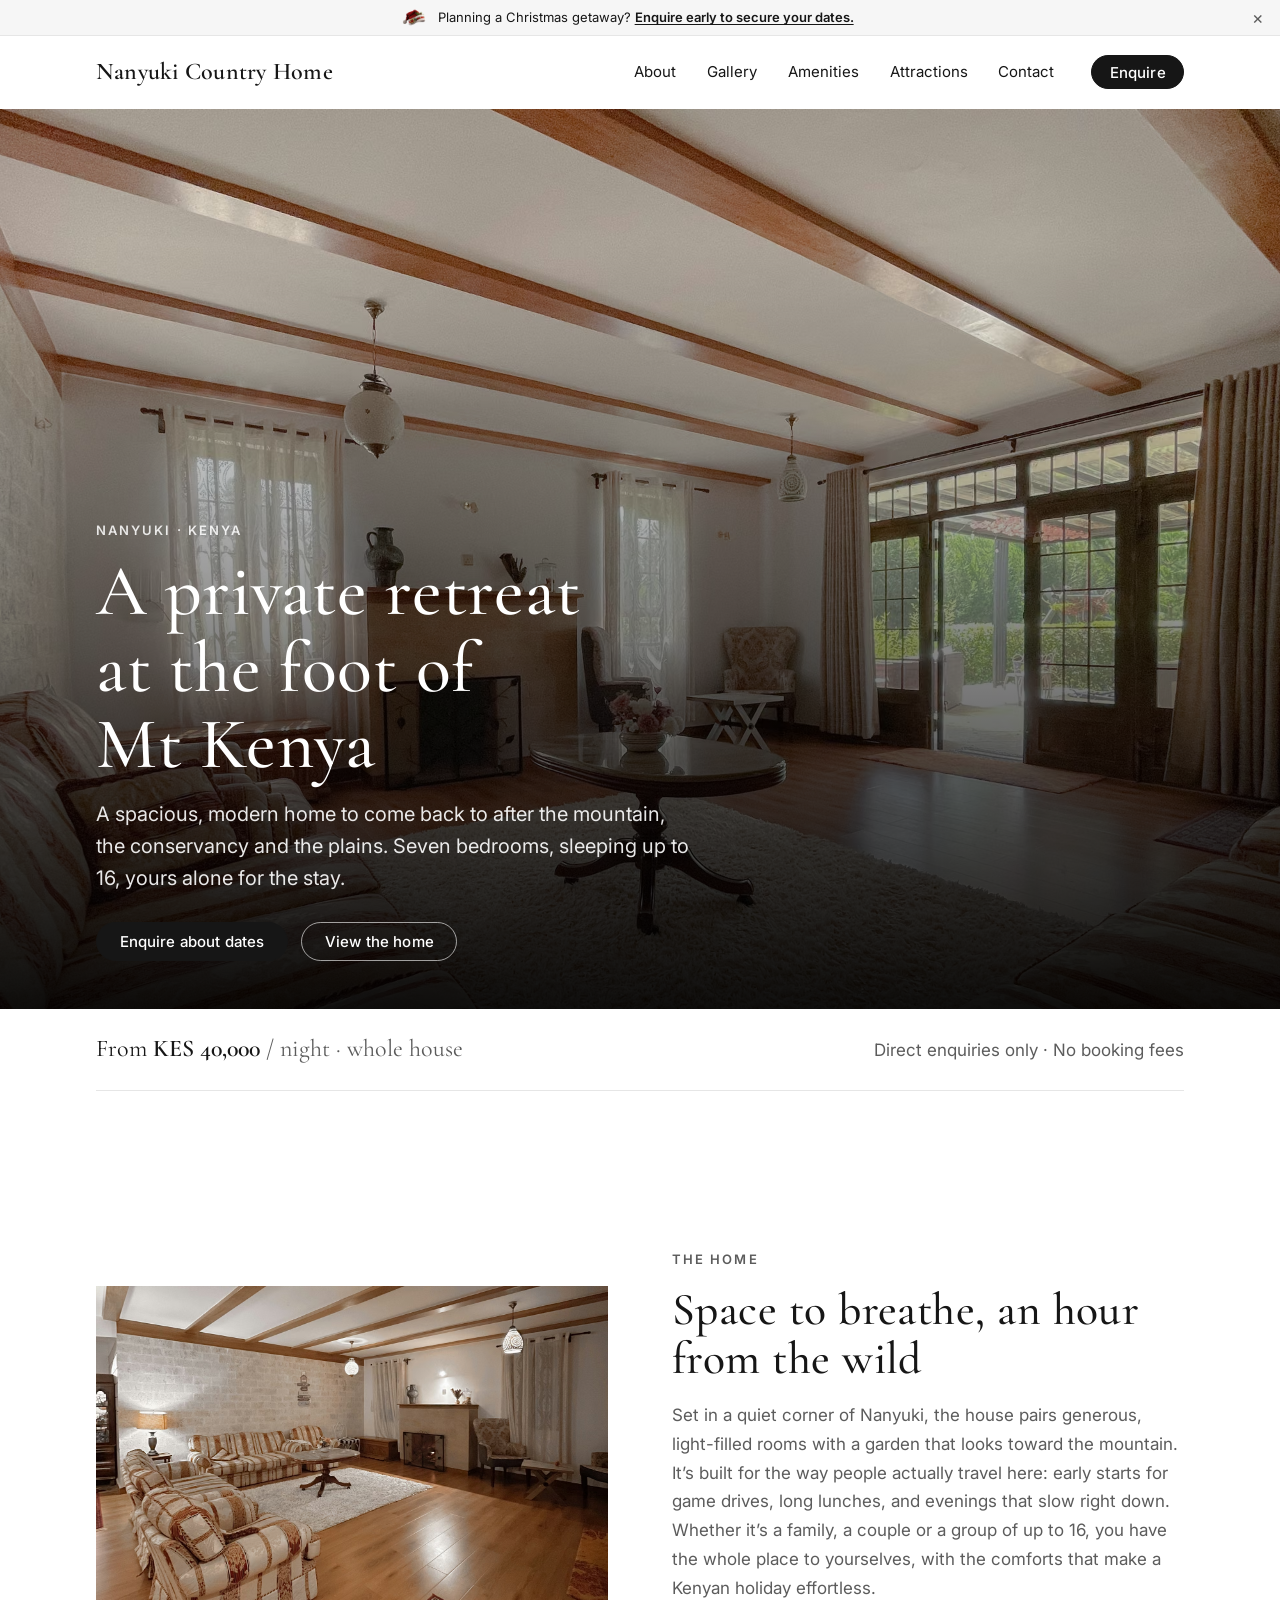
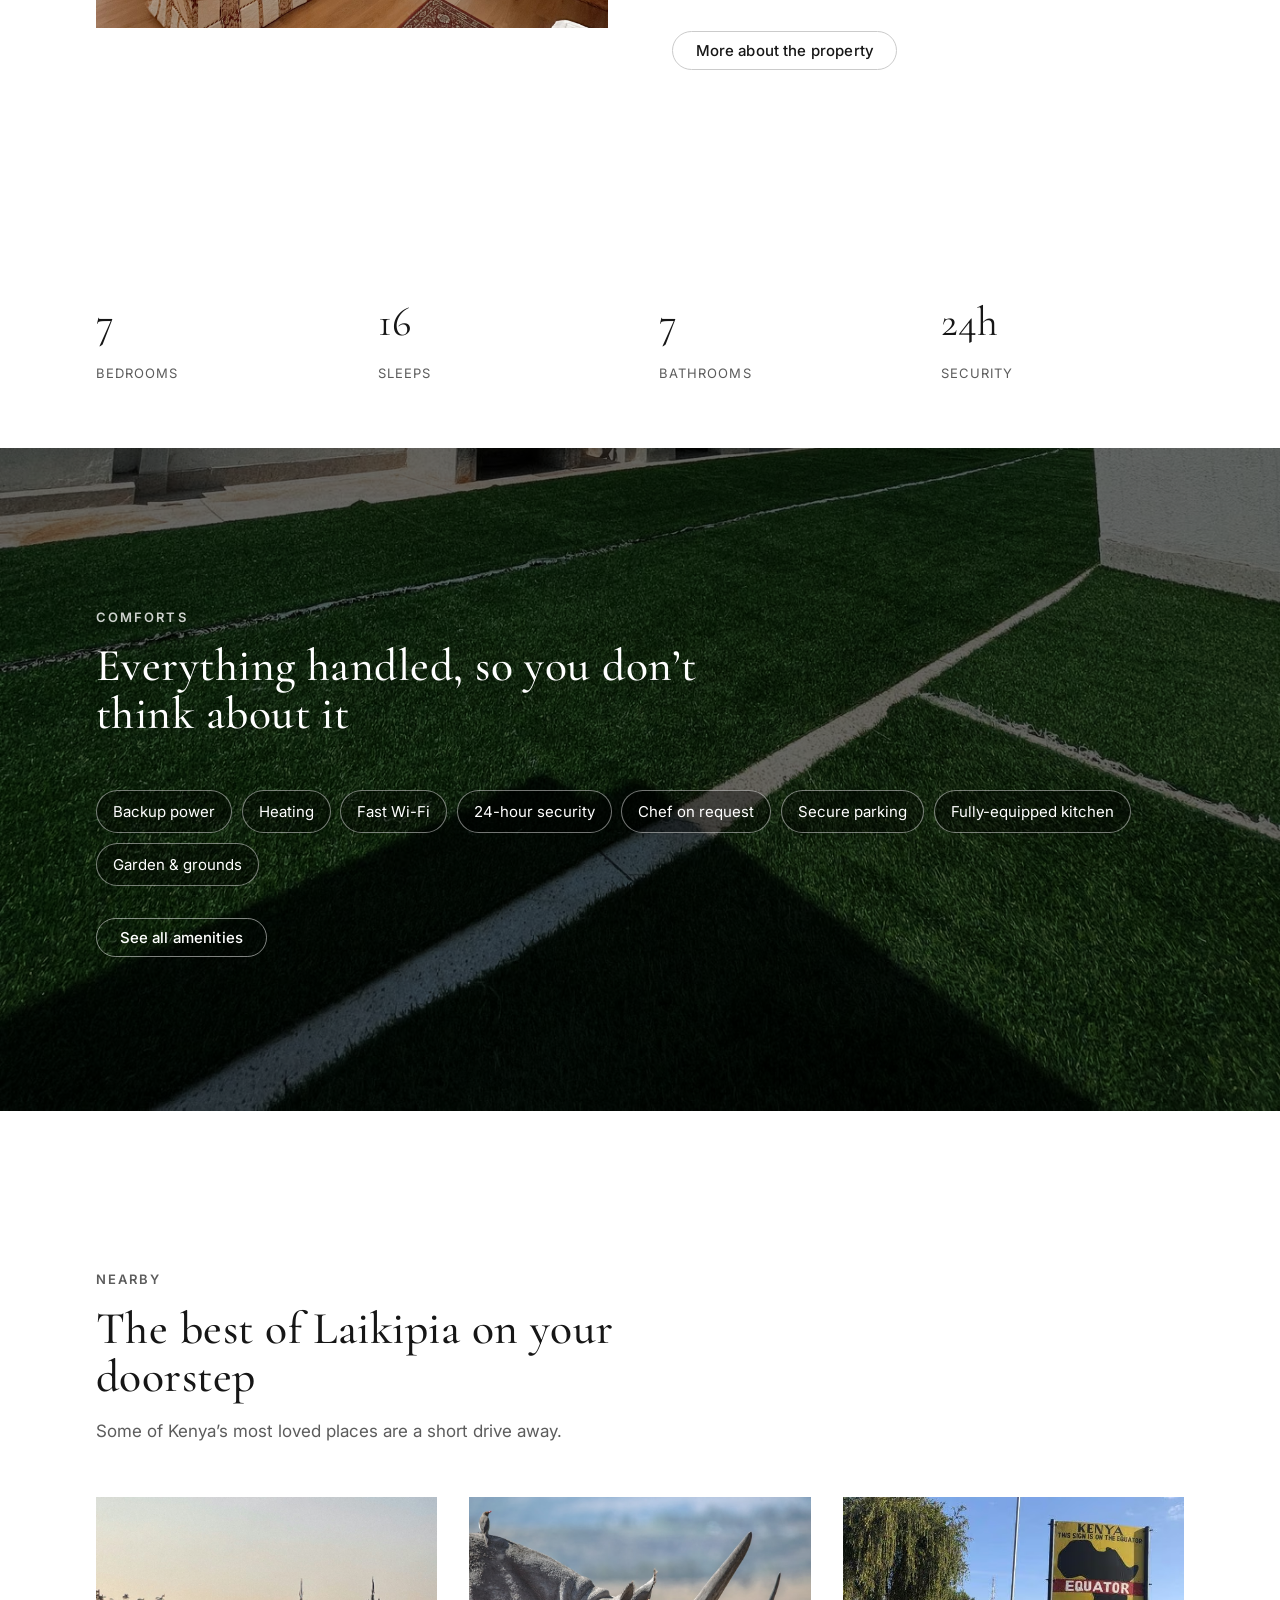
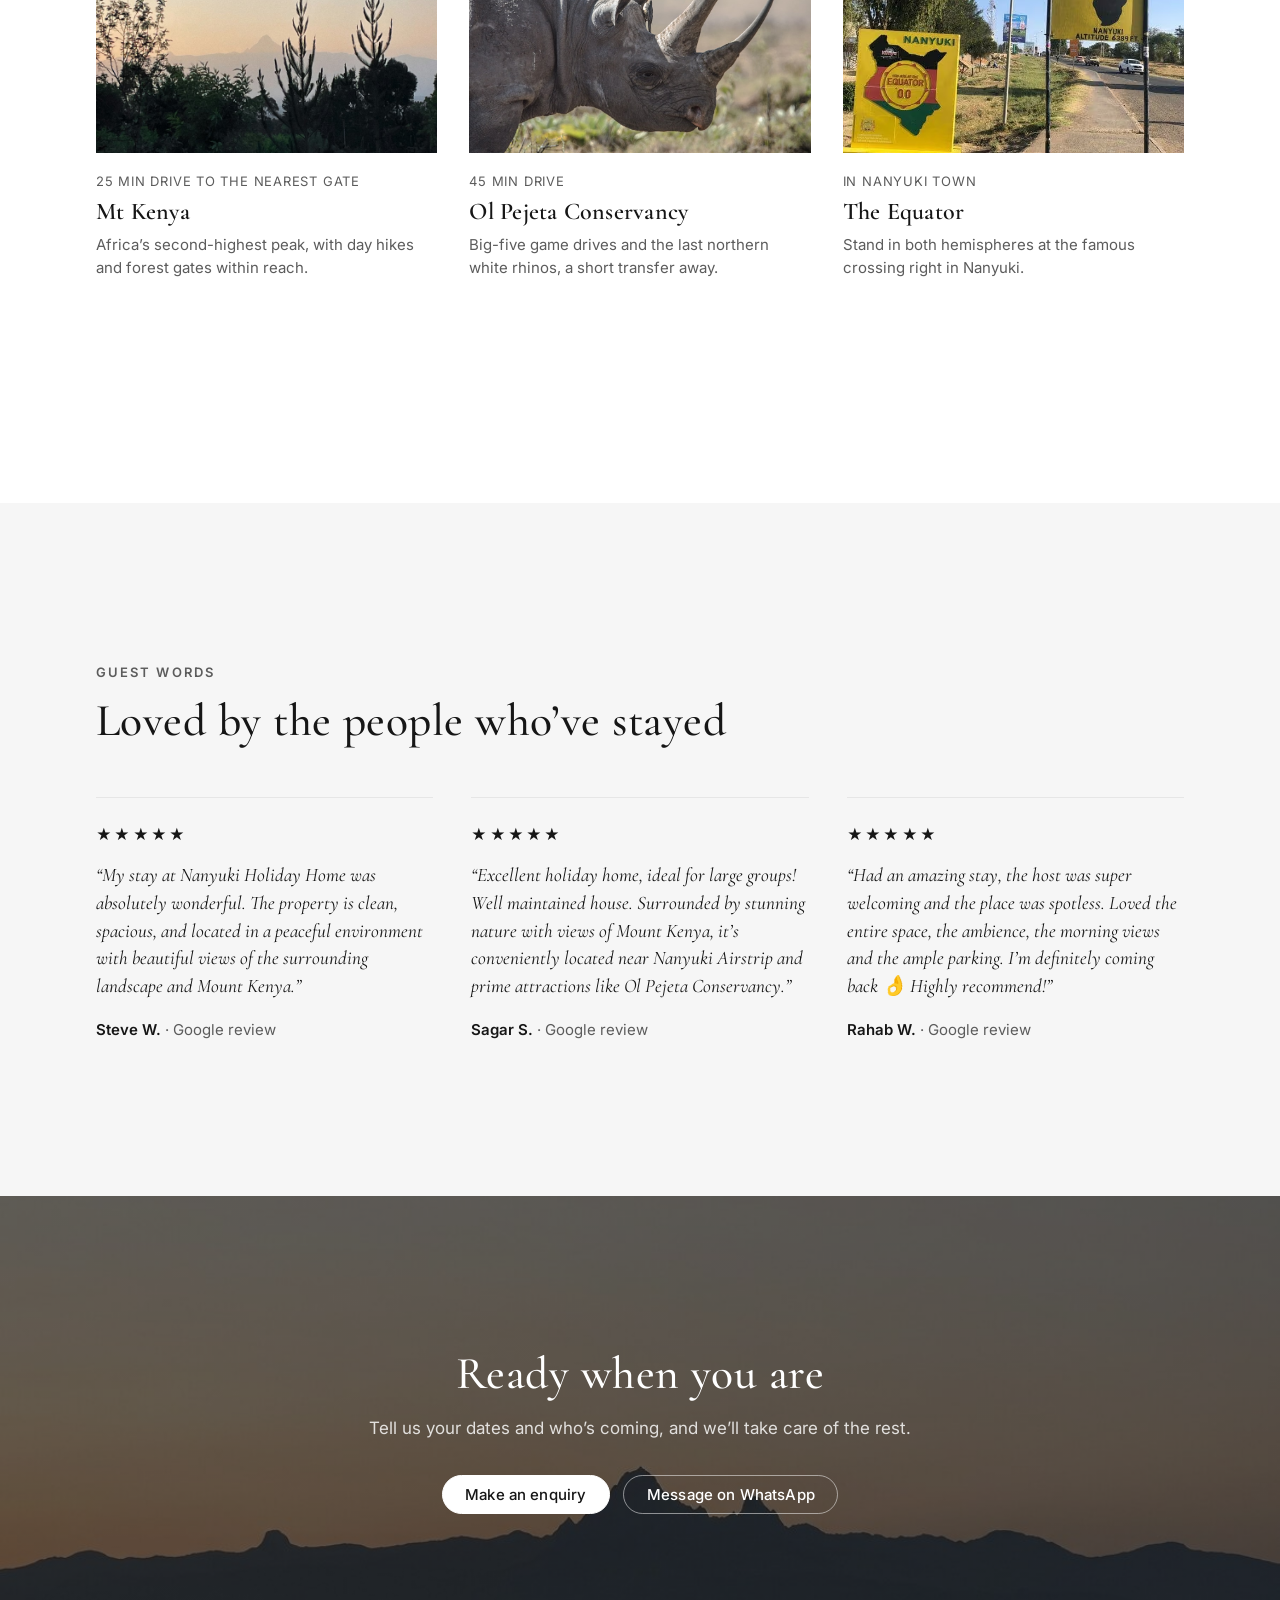
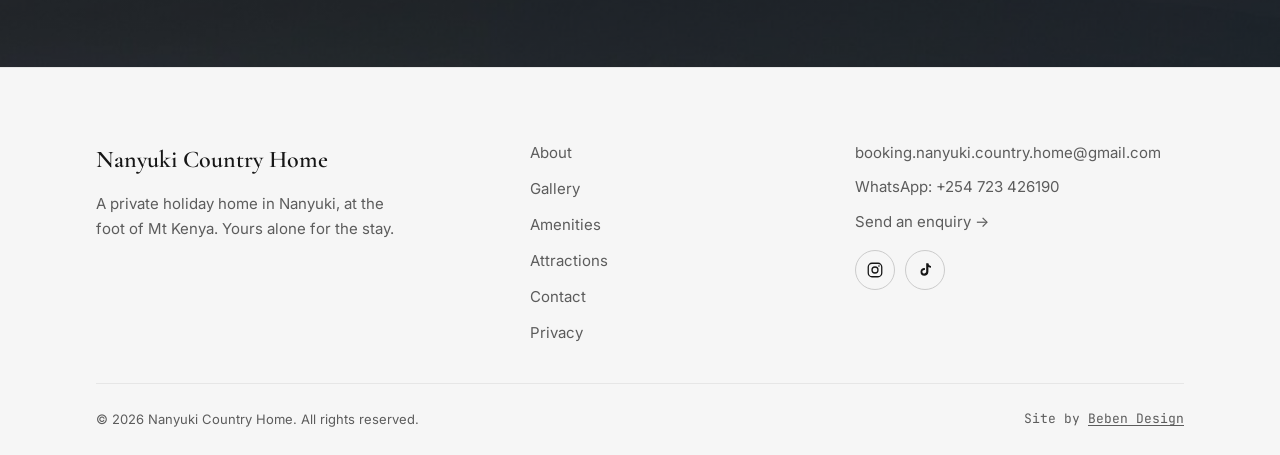
==== commit 0ade3b57: "Update contact email to booking.nanyuki.country.home@gmail.com Replaces the old address across all 7" ====
--- a/docs/index.html
+++ b/docs/index.html
@@ -49,7 +49,7 @@
       "https://nanyukicountryhome.com/assets/img/gal-terrace.avif"
     ],
     "telephone": "+254-723-426190",
-    "email": "nanyukicountryhome@gmail.com",
+    "email": "booking.nanyuki.country.home@gmail.com",
     "priceRange": "KES 40,000-60,000 per night (whole house)",
     "currenciesAccepted": "KES",
     "address": {
@@ -297,7 +297,7 @@
         <a href="privacy.html">Privacy</a>
       </nav>
       <div class="footer-contact">
-        <a href="mailto:nanyukicountryhome@gmail.com">nanyukicountryhome@gmail.com</a>
+        <a href="mailto:booking.nanyuki.country.home@gmail.com">booking.nanyuki.country.home@gmail.com</a>
         <a href="https://wa.me/254723426190" target="_blank" rel="noopener">WhatsApp: +254 723 426190</a>
         <a href="contact.html#enquire">Send an enquiry →</a>
         <div class="socials">
